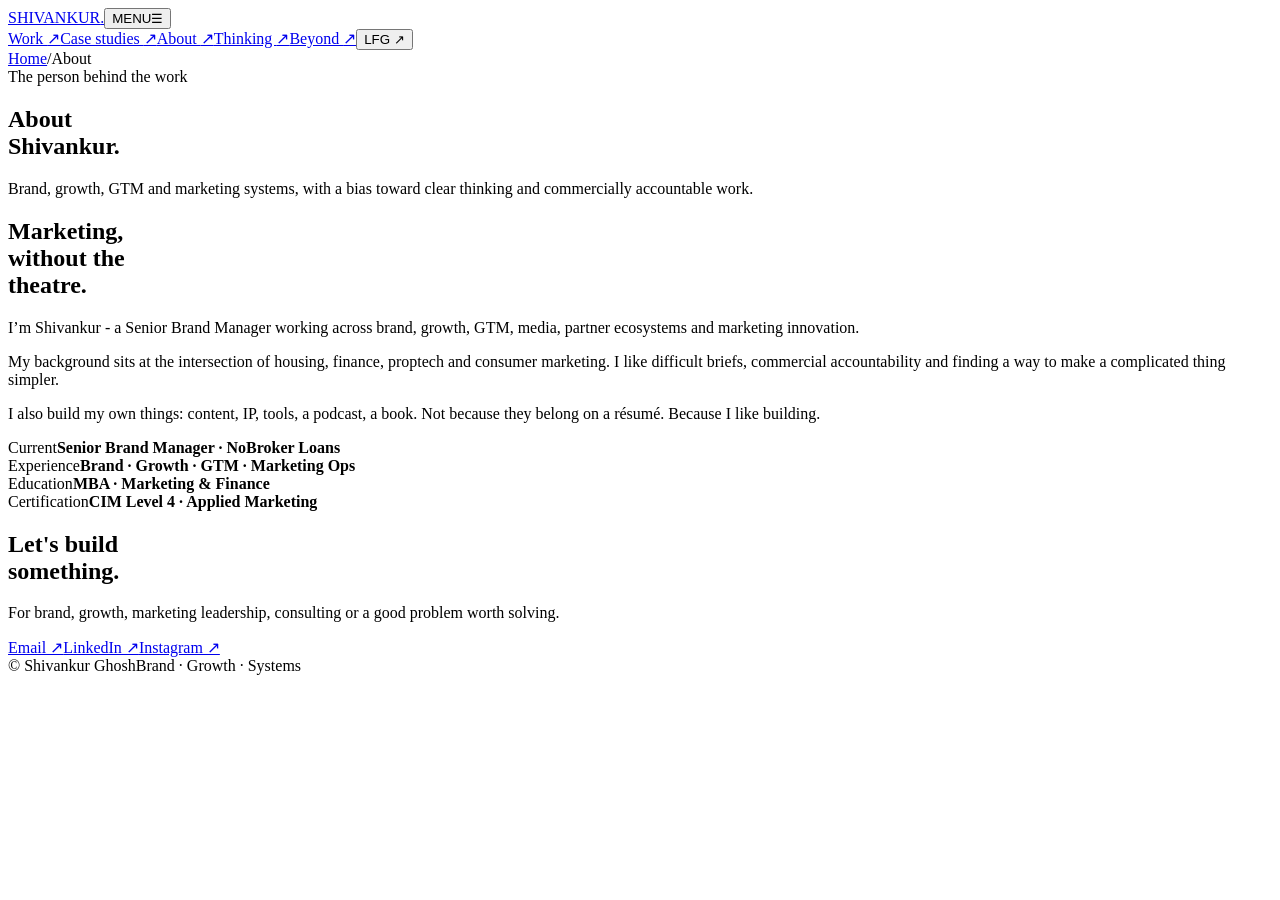
==== about/index.html @ 40798069 "Create index.html" ====
<!doctype html><html lang="en"><head><meta charset="utf-8"><meta name="viewport" content="width=device-width, initial-scale=1"><meta name="description" content="The professional context, background and principles behind the work."><meta name="theme-color" content="#f3f1eb"><link rel="icon" type="image/png" href="/assets/favicon.png"><link rel="apple-touch-icon" href="/assets/favicon.png"><link rel="stylesheet" href="/styles.css"><title>About | Shivankur Ghosh</title></head><body><nav aria-label="Main navigation"><div class="wrap nav"><a class="logo" href="/work" aria-label="Shivankur, home">SHIVANKUR<span>.</span></a><button class="menu-toggle" id="menuToggle" type="button" aria-expanded="false" aria-controls="siteLinks"><span id="menuToggleLabel">MENU</span><span aria-hidden="true">☰</span></button><div class="links" id="siteLinks"><a href="/work" data-route="work">Work <span aria-hidden="true">↗</span></a><a href="/case-studies" data-route="case-studies">Case studies <span aria-hidden="true">↗</span></a><a href="/about" data-route="about">About <span aria-hidden="true">↗</span></a><a href="/thinking" data-route="thinking">Thinking <span aria-hidden="true">↗</span></a><a href="/beyond" data-route="beyond">Beyond <span aria-hidden="true">↗</span></a><button class="print" id="lfgButton" type="button">LFG ↗</button></div></div></nav><div class="wrap breadcrumbs"><a href="/work">Home</a><span class="sep">/</span><span aria-current="page">About</span></div><main class="page-main"><section class="wrap page-intro"><div class="kicker">The person behind the work</div><h1>About<br><span class="outline">Shivankur.</span></h1><p>Brand, growth, GTM and marketing systems, with a bias toward clear thinking and commercially accountable work.</p></section>
<section id="about" class="wrap" data-tour="about">
  <div class="about"><div><h2>Marketing,<br>without the<br>theatre.</h2></div><div class="about-copy"><p>I’m Shivankur - a Senior Brand Manager working across brand, growth, GTM, media, partner ecosystems and marketing innovation.</p><p>My background sits at the intersection of housing, finance, proptech and consumer marketing. I like difficult briefs, commercial accountability and finding a way to make a complicated thing simpler.</p><p>I also build my own things: content, IP, tools, a podcast, a book. Not because they belong on a résumé. Because I like building.</p><div class="facts"><div class="fact"><span>Current</span><strong>Senior Brand Manager · NoBroker Loans</strong></div><div class="fact"><span>Experience</span><strong>Brand · Growth · GTM · Marketing Ops</strong></div><div class="fact"><span>Education</span><strong>MBA · Marketing & Finance</strong></div><div class="fact"><span>Certification</span><strong>CIM Level 4 · Applied Marketing</strong></div></div></div></div>
</section><section id="contact" class="contact" data-tour="contact"><div class="wrap"><h2>Let's build<br>something.</h2><div class="contact-row"><p>For brand, growth, marketing leadership, consulting or a good problem worth solving.</p><div class="contact-links"><a href="mailto:hello@shivankurghosh.com">Email ↗</a><a href="https://www.linkedin.com/in/shivankurghosh/" target="_blank" rel="noopener">LinkedIn ↗</a><a href="https://instagram.com/lifeofshivankur" target="_blank" rel="noopener">Instagram ↗</a></div></div></div></section>
<footer class="wrap"><span>© Shivankur Ghosh</span><span>Brand · Growth · Systems</span></footer></main><div class="print-chooser" id="printChooser" hidden role="dialog" aria-modal="true" aria-labelledby="printChooserTitle"><div class="print-chooser-card"><button class="chooser-close" id="closePrintChooser" type="button" aria-label="Close">×</button><p class="kicker">LFG / YOUR CALL</p><h2 id="printChooserTitle">Take the CV.</h2><p>Download a ready-to-share PDF or the editable Word version. Or print this page as it appears on screen.</p><a class="chooser-option" href="/Shivankur_Ghosh_CV_Updated.pdf" download><span><strong>Download CV · PDF</strong><small>Best for sharing with recruiters and opening on mobile.</small></span><b>↓</b></a><a class="chooser-option" href="/Shivankur_Ghosh_CV_Updated.docx" download><span><strong>Download CV · Word</strong><small>Editable document for tailoring applications.</small></span><b>↓</b></a><button class="chooser-option chooser-print" id="printWebsite" type="button"><span><strong>Print this page</strong><small>Open your browser’s print dialog.</small></span><b>↗</b></button></div></div><div class="print-celebration" id="printCelebration" hidden aria-live="polite"><div class="gang-card"><span>JOB DONE.</span><strong>GANG<br>GANG!</strong><i>✳ ✦ ✳</i><button id="dismissCelebration" type="button">BACK TO IT ↗</button></div></div><script>(()=>{const toggle=document.getElementById('menuToggle'),links=document.getElementById('siteLinks'),label=document.getElementById('menuToggleLabel');function closeMenu(){links.classList.remove('menu-open');toggle.setAttribute('aria-expanded','false');label.textContent='MENU'}toggle.addEventListener('click',()=>{const open=toggle.getAttribute('aria-expanded')!=='true';toggle.setAttribute('aria-expanded',String(open));links.classList.toggle('menu-open',open);label.textContent=open?'CLOSE':'MENU'});links.querySelectorAll('a').forEach(a=>a.addEventListener('click',closeMenu));window.addEventListener('resize',()=>{if(innerWidth>850)closeMenu()});document.addEventListener('keydown',e=>{if(e.key==='Escape'){closeMenu();if(!chooser.hidden)closeChooser();if(!celebration.hidden)celebration.hidden=true}});const chooser=document.getElementById('printChooser'),lfg=document.getElementById('lfgButton'),close=document.getElementById('closePrintChooser'),print=document.getElementById('printWebsite'),celebration=document.getElementById('printCelebration'),dismiss=document.getElementById('dismissCelebration');let printing=false;function closeChooser(){chooser.hidden=true;lfg.focus()}function showGang(){celebration.hidden=false}lfg.addEventListener('click',()=>{chooser.hidden=false;close.focus()});close.addEventListener('click',closeChooser);chooser.addEventListener('click',e=>{if(e.target===chooser)closeChooser()});document.querySelectorAll('a[download]').forEach(a=>a.addEventListener('click',()=>setTimeout(showGang,450)));print.addEventListener('click',()=>{printing=true;chooser.hidden=true;window.print()});window.addEventListener('afterprint',()=>{if(printing){printing=false;showGang()}});dismiss.addEventListener('click',()=>celebration.hidden=true);const replay=document.getElementById('replayIntro'),video=document.getElementById('introVideo');if(replay&&video)replay.addEventListener('click',()=>{video.currentTime=0;video.muted=false;video.play().catch(()=>{})});const path=location.pathname.split('/').filter(Boolean)[0]||'work';document.querySelectorAll('[data-route]').forEach(a=>{if(a.dataset.route===path)a.setAttribute('aria-current','page')});})();</script></body></html>
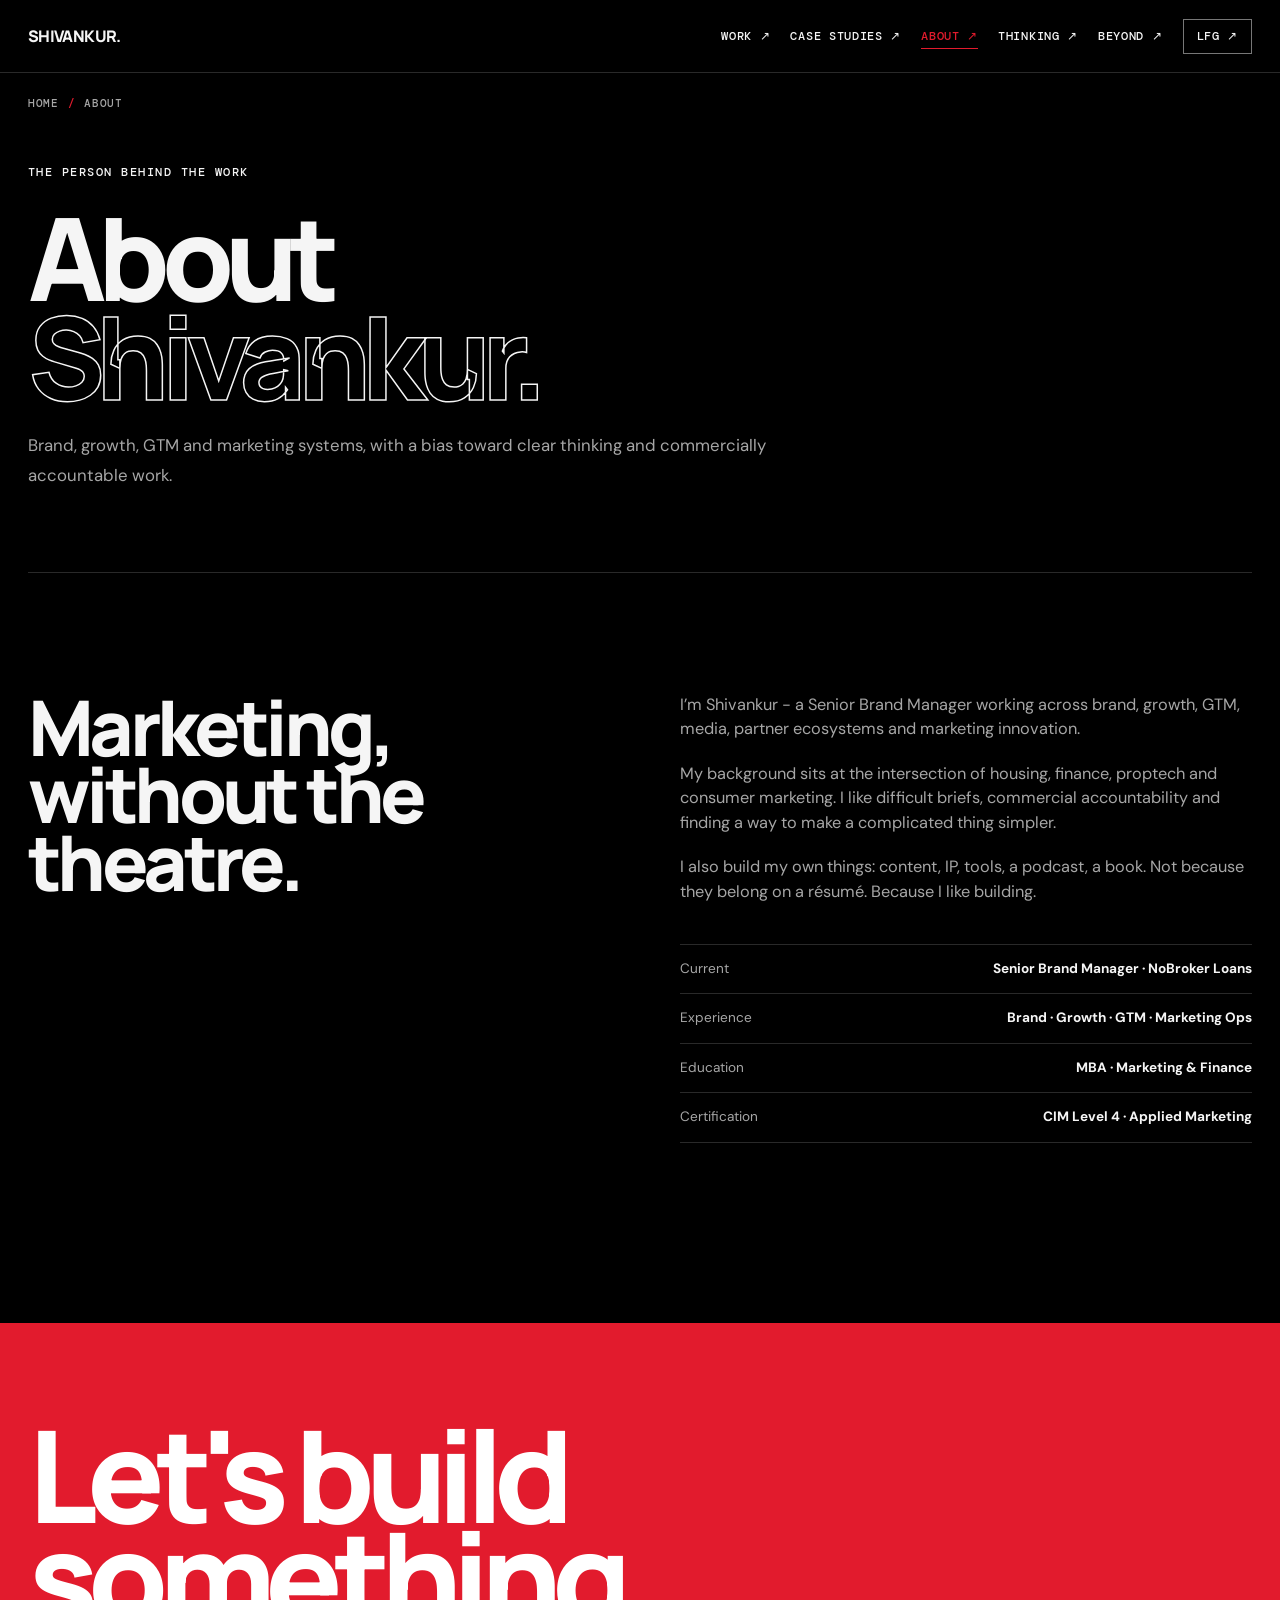
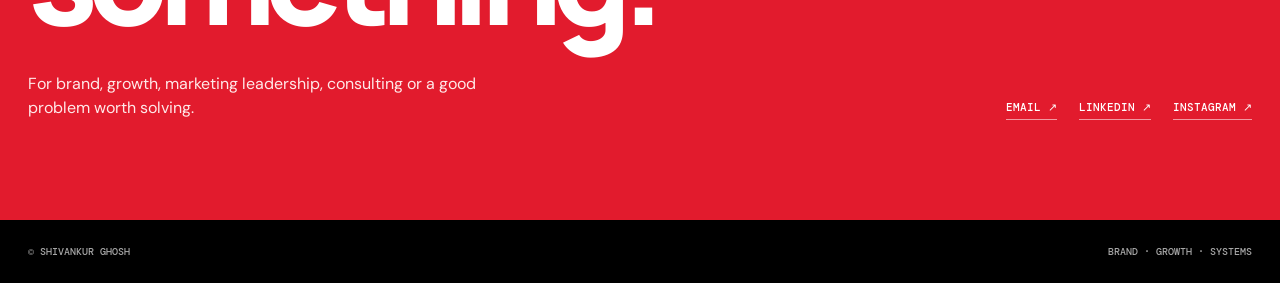
==== commit 6ffa1b8e: "Add files via upload" ====
--- a/about/index.html
+++ b/about/index.html
@@ -2,4 +2,4 @@
 <section id="about" class="wrap" data-tour="about">
   <div class="about"><div><h2>Marketing,<br>without the<br>theatre.</h2></div><div class="about-copy"><p>I’m Shivankur - a Senior Brand Manager working across brand, growth, GTM, media, partner ecosystems and marketing innovation.</p><p>My background sits at the intersection of housing, finance, proptech and consumer marketing. I like difficult briefs, commercial accountability and finding a way to make a complicated thing simpler.</p><p>I also build my own things: content, IP, tools, a podcast, a book. Not because they belong on a résumé. Because I like building.</p><div class="facts"><div class="fact"><span>Current</span><strong>Senior Brand Manager · NoBroker Loans</strong></div><div class="fact"><span>Experience</span><strong>Brand · Growth · GTM · Marketing Ops</strong></div><div class="fact"><span>Education</span><strong>MBA · Marketing & Finance</strong></div><div class="fact"><span>Certification</span><strong>CIM Level 4 · Applied Marketing</strong></div></div></div></div>
 </section><section id="contact" class="contact" data-tour="contact"><div class="wrap"><h2>Let's build<br>something.</h2><div class="contact-row"><p>For brand, growth, marketing leadership, consulting or a good problem worth solving.</p><div class="contact-links"><a href="mailto:hello@shivankurghosh.com">Email ↗</a><a href="https://www.linkedin.com/in/shivankurghosh/" target="_blank" rel="noopener">LinkedIn ↗</a><a href="https://instagram.com/lifeofshivankur" target="_blank" rel="noopener">Instagram ↗</a></div></div></div></section>
-<footer class="wrap"><span>© Shivankur Ghosh</span><span>Brand · Growth · Systems</span></footer></main><div class="print-chooser" id="printChooser" hidden role="dialog" aria-modal="true" aria-labelledby="printChooserTitle"><div class="print-chooser-card"><button class="chooser-close" id="closePrintChooser" type="button" aria-label="Close">×</button><p class="kicker">LFG / YOUR CALL</p><h2 id="printChooserTitle">Take the CV.</h2><p>Download a ready-to-share PDF or the editable Word version. Or print this page as it appears on screen.</p><a class="chooser-option" href="/Shivankur_Ghosh_CV_Updated.pdf" download><span><strong>Download CV · PDF</strong><small>Best for sharing with recruiters and opening on mobile.</small></span><b>↓</b></a><a class="chooser-option" href="/Shivankur_Ghosh_CV_Updated.docx" download><span><strong>Download CV · Word</strong><small>Editable document for tailoring applications.</small></span><b>↓</b></a><button class="chooser-option chooser-print" id="printWebsite" type="button"><span><strong>Print this page</strong><small>Open your browser’s print dialog.</small></span><b>↗</b></button></div></div><div class="print-celebration" id="printCelebration" hidden aria-live="polite"><div class="gang-card"><span>JOB DONE.</span><strong>GANG<br>GANG!</strong><i>✳ ✦ ✳</i><button id="dismissCelebration" type="button">BACK TO IT ↗</button></div></div><script>(()=>{const toggle=document.getElementById('menuToggle'),links=document.getElementById('siteLinks'),label=document.getElementById('menuToggleLabel');function closeMenu(){links.classList.remove('menu-open');toggle.setAttribute('aria-expanded','false');label.textContent='MENU'}toggle.addEventListener('click',()=>{const open=toggle.getAttribute('aria-expanded')!=='true';toggle.setAttribute('aria-expanded',String(open));links.classList.toggle('menu-open',open);label.textContent=open?'CLOSE':'MENU'});links.querySelectorAll('a').forEach(a=>a.addEventListener('click',closeMenu));window.addEventListener('resize',()=>{if(innerWidth>850)closeMenu()});document.addEventListener('keydown',e=>{if(e.key==='Escape'){closeMenu();if(!chooser.hidden)closeChooser();if(!celebration.hidden)celebration.hidden=true}});const chooser=document.getElementById('printChooser'),lfg=document.getElementById('lfgButton'),close=document.getElementById('closePrintChooser'),print=document.getElementById('printWebsite'),celebration=document.getElementById('printCelebration'),dismiss=document.getElementById('dismissCelebration');let printing=false;function closeChooser(){chooser.hidden=true;lfg.focus()}function showGang(){celebration.hidden=false}lfg.addEventListener('click',()=>{chooser.hidden=false;close.focus()});close.addEventListener('click',closeChooser);chooser.addEventListener('click',e=>{if(e.target===chooser)closeChooser()});document.querySelectorAll('a[download]').forEach(a=>a.addEventListener('click',()=>setTimeout(showGang,450)));print.addEventListener('click',()=>{printing=true;chooser.hidden=true;window.print()});window.addEventListener('afterprint',()=>{if(printing){printing=false;showGang()}});dismiss.addEventListener('click',()=>celebration.hidden=true);const replay=document.getElementById('replayIntro'),video=document.getElementById('introVideo');if(replay&&video)replay.addEventListener('click',()=>{video.currentTime=0;video.muted=false;video.play().catch(()=>{})});const path=location.pathname.split('/').filter(Boolean)[0]||'work';document.querySelectorAll('[data-route]').forEach(a=>{if(a.dataset.route===path)a.setAttribute('aria-current','page')});})();</script></body></html>
+<footer class="wrap"><span>© Shivankur Ghosh</span><span>Brand · Growth · Systems</span></footer></main><div class="print-chooser" id="printChooser" hidden role="dialog" aria-modal="true" aria-labelledby="printChooserTitle"><div class="print-chooser-card"><button class="chooser-close" id="closePrintChooser" type="button" aria-label="Close">×</button><p class="kicker">LFG / YOUR CALL</p><h2 id="printChooserTitle">Take the CV.</h2><p>Download a ready-to-share PDF or the editable Word version. Or print this page as it appears on screen.</p><a class="chooser-option" href="/Shivankur_Ghosh_CV_Updated.pdf" download><span><strong>Download CV · PDF</strong><small>Best for sharing with recruiters and opening on mobile.</small></span><b>↓</b></a><a class="chooser-option" href="/Shivankur_Ghosh_CV_Updated.docx" download><span><strong>Download CV · Word</strong><small>Editable document for tailoring applications.</small></span><b>↓</b></a><button class="chooser-option chooser-print" id="printWebsite" type="button"><span><strong>Print this page</strong><small>Open your browser’s print dialog.</small></span><b>↗</b></button></div></div><div class="print-celebration" id="printCelebration" hidden aria-live="polite"><div class="gang-card"><span>JOB DONE.</span><strong>GANG<br>GANG!</strong><i>✳ ✦ ✳</i><button id="dismissCelebration" type="button">BACK TO IT ↗</button></div></div><script>(()=>{const toggle=document.getElementById('menuToggle'),links=document.getElementById('siteLinks'),label=document.getElementById('menuToggleLabel');function closeMenu(){links.classList.remove('menu-open');toggle.setAttribute('aria-expanded','false');label.textContent='MENU'}toggle.addEventListener('click',()=>{const open=toggle.getAttribute('aria-expanded')!=='true';toggle.setAttribute('aria-expanded',String(open));links.classList.toggle('menu-open',open);label.textContent=open?'CLOSE':'MENU'});links.querySelectorAll('a').forEach(a=>a.addEventListener('click',closeMenu));window.addEventListener('resize',()=>{if(innerWidth>850)closeMenu()});document.addEventListener('keydown',e=>{if(e.key==='Escape'){closeMenu();if(!chooser.hidden)closeChooser();if(!celebration.hidden)celebration.hidden=true}});const chooser=document.getElementById('printChooser'),lfg=document.getElementById('lfgButton'),close=document.getElementById('closePrintChooser'),print=document.getElementById('printWebsite'),celebration=document.getElementById('printCelebration'),dismiss=document.getElementById('dismissCelebration');let printing=false;function closeChooser(){chooser.hidden=true;lfg.focus()}function showGang(){celebration.hidden=false}lfg.addEventListener('click',()=>{chooser.hidden=false;close.focus()});close.addEventListener('click',closeChooser);chooser.addEventListener('click',e=>{if(e.target===chooser)closeChooser()});document.querySelectorAll('a[download]').forEach(a=>a.addEventListener('click',()=>setTimeout(showGang,450)));print.addEventListener('click',()=>{printing=true;chooser.hidden=true;window.print()});window.addEventListener('afterprint',()=>{if(printing){printing=false;showGang()}});dismiss.addEventListener('click',()=>celebration.hidden=true);const replay=document.getElementById('replayIntro'),video=document.getElementById('introVideo');if(replay&&video)replay.addEventListener('click',()=>{video.currentTime=0;video.muted=false;video.play().catch(()=>{})});const path=location.pathname.split('/').filter(Boolean)[0]||'work';document.querySelectorAll('[data-route]').forEach(a=>{if(a.dataset.route===path)a.setAttribute('aria-current','page')});})();</script></body></html>
--- a/styles.css
+++ b/styles.css
@@ -0,0 +1,171 @@
+
+@import url('https://fonts.googleapis.com/css2?family=DM+Mono:wght@400;500&family=DM+Sans:wght@400;500;700&family=Manrope:wght@400;600;700;800&display=swap');
+:root{
+  --paper:#f3f1eb; --ink:#111; --muted:#686762; --line:#cfcac0;
+  --red:#d71920; --dark:#171717; --max:1320px;
+  --sans:'DM Sans',Arial,sans-serif; --display:'Manrope',Arial,sans-serif; --mono:'DM Mono',monospace;
+}
+*{box-sizing:border-box} html{scroll-behavior:smooth} body{margin:0;background:var(--paper);color:var(--ink);font-family:var(--sans);line-height:1.5} a{color:inherit;text-decoration:none} button{font:inherit} ::selection{background:var(--red);color:#fff}
+.wrap{width:min(calc(100% - 56px),var(--max));margin:auto}
+nav{position:fixed;top:0;left:0;right:0;z-index:20;background:rgba(243,241,235,.9);backdrop-filter:blur(14px);border-bottom:1px solid var(--line)}
+.nav{height:72px;display:flex;align-items:center;justify-content:space-between}.logo{font:800 1rem var(--display);letter-spacing:-.04em}.logo b{color:var(--red)}
+.links{display:flex;gap:25px;align-items:center;font:500 .72rem var(--mono);text-transform:uppercase;letter-spacing:.06em}.links a:hover{color:var(--red)}
+.print{border:1px solid var(--ink);background:transparent;padding:9px 13px;cursor:pointer}.print:hover{background:var(--ink);color:#fff}
+.hero{padding:145px 0 105px;min-height:94vh;display:grid;grid-template-columns:1.55fr .45fr;gap:70px;align-items:end;border-bottom:1px solid var(--line)}
+.kicker{font:500 .72rem var(--mono);text-transform:uppercase;letter-spacing:.13em;margin-bottom:28px}.kicker span{color:var(--red)}
+h1{font:800 clamp(4.2rem,10vw,10rem) var(--display);line-height:.82;letter-spacing:-.075em;margin:0;max-width:1050px}h1 .outline{-webkit-text-stroke:1.5px var(--ink);color:transparent}
+.hero-intro{max-width:700px;margin:38px 0 0;font-size:1.16rem;line-height:1.7}.hero-intro strong{font-weight:700}.hero-side{border-top:1px solid var(--ink);padding-top:15px;font-size:.88rem;color:var(--muted)}.hero-side strong{display:block;color:var(--ink);font-size:.98rem;margin-bottom:8px}.arrow{font-size:1.2rem;color:var(--red);display:inline-block;margin-top:30px}
+.hero-media{max-width:290px;margin-left:auto;width:100%}.hero-video-frame{position:relative;background:#111;border:1px solid var(--ink);overflow:hidden}.hero-video{display:block;width:100%;aspect-ratio:9/16;object-fit:cover;background:#111}.video-replay{display:block;width:100%;border:1px solid var(--ink);border-top:0;background:var(--paper);color:var(--ink);padding:11px 14px;text-align:left;font:500 .68rem var(--mono);text-transform:uppercase;letter-spacing:.06em;cursor:pointer;transition:background .2s,color .2s}.video-replay:hover{background:var(--ink);color:var(--paper)}.video-replay:focus-visible{outline:2px solid var(--red);outline-offset:3px}.hero-video-label{display:flex;justify-content:space-between;gap:12px;padding:10px 0;font:500 .65rem var(--mono);text-transform:uppercase;letter-spacing:.06em;color:var(--muted)}.hero-video-label strong{color:var(--red);font-weight:500}.hero-side{margin-top:20px}
+
+.statement{padding:30px 0;border-bottom:1px solid var(--line);display:flex;justify-content:space-between;gap:30px;font:500 .73rem var(--mono);text-transform:uppercase;letter-spacing:.07em}.statement b{font-weight:500;color:var(--red)}
+section{padding:120px 0}.section-top{display:grid;grid-template-columns:180px 1fr;gap:50px;margin-bottom:65px}.num{font:500 .72rem var(--mono);color:var(--red);padding-top:9px}.num:before{content:'0';}.section-title{font:800 clamp(3rem,7vw,7rem) var(--display);line-height:.88;letter-spacing:-.065em;margin:0}.lead{max-width:760px;font-size:1.05rem;color:var(--muted);margin-top:25px;line-height:1.75}
+.work{border-top:1px solid var(--ink)}.work-item{display:grid;grid-template-columns:120px 1fr 300px;gap:40px;padding:35px 0;border-bottom:1px solid var(--line);align-items:start;transition:.25s}.work-item:hover{padding-left:10px}.work-no{font:500 .72rem var(--mono);color:var(--red)}.work h3{font:700 clamp(1.8rem,3vw,3.2rem) var(--display);letter-spacing:-.045em;margin:0 0 9px}.work p{margin:0;color:var(--muted);max-width:680px}.work-meta{font:500 .68rem var(--mono);text-transform:uppercase;letter-spacing:.06em;color:var(--muted);text-align:right}.work-meta span{display:block;color:var(--ink);margin-bottom:8px}
+.case{background:var(--dark);color:#f4f2ed;padding:70px}.case-grid{display:grid;grid-template-columns:1fr 1fr;gap:70px}.case .eyebrow{font:500 .7rem var(--mono);color:#e55;text-transform:uppercase;letter-spacing:.12em}.case h3{font:800 clamp(2.7rem,5vw,5.5rem) var(--display);line-height:.88;letter-spacing:-.06em;margin:20px 0}.case p{color:#b5b2aa;max-width:620px}.case-stats{display:grid;grid-template-columns:repeat(2,1fr);border-top:1px solid #444;margin-top:45px}.stat{padding:22px 15px 0 0;border-bottom:1px solid #444;min-height:130px}.stat strong{display:block;font:800 2.5rem var(--display);letter-spacing:-.05em}.stat small{color:#999;font:500 .66rem var(--mono);text-transform:uppercase}.case-list{border-top:1px solid #444}.case-list div{padding:18px 0;border-bottom:1px solid #444;font-size:.9rem}.case-list b{color:#fff}
+.experiments{display:grid;grid-template-columns:repeat(3,1fr);gap:0;border-top:1px solid var(--ink);border-left:1px solid var(--line)}.experiment{min-height:290px;padding:28px;border-right:1px solid var(--line);border-bottom:1px solid var(--line);display:flex;flex-direction:column;justify-content:space-between}.experiment .tag{font:500 .65rem var(--mono);text-transform:uppercase;color:var(--red)}.experiment h3{font:700 2rem var(--display);letter-spacing:-.04em;margin:20px 0 10px}.experiment p{color:var(--muted);font-size:.92rem;margin:0}.experiment .go{font:500 .7rem var(--mono);text-transform:uppercase;margin-top:25px}.experiment:hover{background:#e9e6de}
+.principles{display:grid;grid-template-columns:repeat(3,1fr);gap:0;border-top:1px solid var(--ink)}.principle{padding:30px 30px 30px 0;border-bottom:1px solid var(--line)}.principle:not(:last-child){border-right:1px solid var(--line);padding-right:35px;margin-right:35px}.principle h3{font:700 1.5rem var(--display);margin:0 0 12px}.principle p{color:var(--muted);margin:0}
+.about{display:grid;grid-template-columns:1fr 1fr;gap:80px}.about h2{font:800 clamp(3.2rem,6vw,6rem) var(--display);line-height:.88;letter-spacing:-.06em;margin:0}.about-copy p{font-size:1.02rem;color:var(--muted);margin:0 0 20px}.facts{margin-top:40px;border-top:1px solid var(--line)}.fact{display:flex;justify-content:space-between;gap:20px;padding:14px 0;border-bottom:1px solid var(--line);font-size:.85rem}.fact span:first-child{color:var(--muted)}
+.contact{background:var(--red);color:#fff;padding:100px 0}.contact h2{font:800 clamp(4rem,10vw,10rem) var(--display);line-height:.8;letter-spacing:-.075em;margin:0 0 45px}.contact-row{display:flex;justify-content:space-between;align-items:end;gap:30px}.contact-row p{max-width:480px;margin:0;color:#ffe9e9}.contact-links{display:flex;gap:22px;font:500 .7rem var(--mono);text-transform:uppercase}.contact-links a{border-bottom:1px solid rgba(255,255,255,.55);padding-bottom:5px}.contact-links a:hover{border-color:#fff}
+footer{padding:25px 0;display:flex;justify-content:space-between;font:500 .65rem var(--mono);text-transform:uppercase;color:var(--muted)}
+
+.tour-trigger{border:1px solid var(--ink);background:var(--ink);color:#fff;padding:9px 13px;cursor:pointer;font:500 .68rem var(--mono);text-transform:uppercase;letter-spacing:.04em;white-space:nowrap}.tour-trigger:hover{background:var(--red);border-color:var(--red)}
+.case-cta{display:inline-flex;margin-top:28px;padding:12px 15px;border:1px solid #777;color:#fff;font:500 .7rem var(--mono);text-transform:uppercase;letter-spacing:.04em}.case-cta:hover{background:#f4f2ed;color:#111;border-color:#f4f2ed}
+.tour-scrim{position:fixed;inset:0;z-index:1000;background:rgba(10,10,10,.72);display:none}.tour-scrim.active{display:block}.tour-focus{position:relative!important;z-index:1002!important;outline:2px solid var(--red)!important;outline-offset:6px!important;box-shadow:0 0 0 9999px rgba(10,10,10,.72)!important;border-radius:2px}.tour-card{position:fixed;z-index:1004;left:50%;bottom:28px;transform:translateX(-50%);width:min(520px,calc(100vw - 32px));padding:24px;background:var(--paper);color:var(--ink);border-top:4px solid var(--red);box-shadow:0 16px 60px rgba(0,0,0,.3)}.tour-card-top{display:flex;justify-content:space-between;align-items:center;gap:16px;font:500 .65rem var(--mono);text-transform:uppercase;color:var(--muted)}.tour-card h3{font:800 1.7rem var(--display);letter-spacing:-.04em;line-height:1.05;margin:14px 0 8px}.tour-card p{font-size:.92rem;color:#555;margin:0;max-width:60ch}.tour-actions{display:flex;align-items:center;justify-content:space-between;gap:10px;margin-top:22px}.tour-actions button{padding:10px 13px;border:1px solid var(--ink);background:transparent;cursor:pointer;font:500 .68rem var(--mono);text-transform:uppercase}.tour-actions .tour-next{background:var(--ink);color:#fff}.tour-actions .tour-next:hover{background:var(--red);border-color:var(--red)}.tour-actions button:disabled{opacity:.35;cursor:default}.tour-progress{height:3px;background:#d7d2c8;margin-top:18px}.tour-progress span{display:block;height:100%;background:var(--red);width:0;transition:width .2s}.tour-close{border:0!important;padding:4px!important;text-decoration:underline;color:var(--muted)}
+@media(max-width:850px){.links .tour-trigger{display:inline-block;padding:8px;font-size:.58rem}.tour-card{bottom:12px;padding:19px}.tour-card h3{font-size:1.45rem}}
+@media print{.tour-trigger,.tour-scrim,.tour-card{display:none!important}}
+
+@media(max-width:850px){.wrap{width:min(calc(100% - 32px),var(--max))}.links a:not(.keep),.links .print{display:none}.hero{grid-template-columns:1fr;gap:55px;padding-top:125px}.hero-side{max-width:350px}.section-top{grid-template-columns:70px 1fr;gap:15px}.work-item{grid-template-columns:55px 1fr;gap:18px}.work-meta{grid-column:2;text-align:left}.case{padding:40px 25px}.case-grid,.about{grid-template-columns:1fr;gap:50px}.experiments,.principles{grid-template-columns:1fr}.principle:not(:last-child){border-right:0;margin-right:0;padding-right:0}.contact-row{align-items:start;flex-direction:column}.contact-links{flex-wrap:wrap}.statement{display:block}.statement b{display:block;margin-bottom:8px}}
+
+/* Mobile navigation: accessible, thumb-friendly dropdown */
+.menu-toggle{display:none;border:1px solid var(--ink);background:transparent;color:var(--ink);padding:9px 12px;font:500 .68rem var(--mono);text-transform:uppercase;letter-spacing:.04em;cursor:pointer;white-space:nowrap}
+.menu-toggle:hover,.menu-toggle[aria-expanded="true"]{background:var(--ink);color:var(--paper)}
+.cv-menu-link{border-bottom:1px solid var(--line);padding-bottom:3px}
+@media(max-width:850px){
+  .nav{height:66px;position:relative}
+  .menu-toggle{display:inline-flex;align-items:center;gap:9px}
+  .links{display:none;position:absolute;top:65px;left:0;right:0;padding:16px;background:var(--paper);border:1px solid var(--line);border-top:0;box-shadow:0 14px 28px rgba(0,0,0,.12);align-items:stretch;gap:0;flex-direction:column;font-size:.75rem;max-height:calc(100vh - 82px);overflow:auto}
+  .links.menu-open{display:flex}
+  .links>a,.links>button{display:flex!important;align-items:center;justify-content:space-between;text-align:left;width:100%;padding:14px 4px;border:0;border-bottom:1px solid var(--line);background:transparent;color:var(--ink);font:500 .72rem var(--mono);text-transform:uppercase;letter-spacing:.06em}
+  .links>a:last-of-type{border-bottom:1px solid var(--line)}
+  .links .tour-trigger{background:var(--ink);color:#fff;border:1px solid var(--ink);padding:13px 12px;margin-top:10px}
+  .links .print{border:1px solid var(--red);background:var(--red);color:#fff;padding:13px 12px;margin-top:10px}
+  .links .cv-menu-link{color:var(--red)}
+}
+
+@media print{nav,.print,.links,.arrow,.tour-trigger,.video-replay{display:none!important}body{background:#fff;color:#000}.hero{padding-top:40px;min-height:auto}.wrap{width:90%}section{padding:45px 0}.case{color:#000;background:#eee}.case p,.work p,.lead,.experiment p,.about-copy p{color:#333}.case-list{border-color:#aaa}.case-list div,.stat{border-color:#aaa}a{text-decoration:none}}
+
+.social-proof-links{display:flex;flex-direction:column;gap:8px;margin-top:8px}
+.social-proof-links .case-cta{display:inline-flex;align-self:flex-start}
+
+
+.print-chooser[hidden],.print-celebration[hidden]{display:none!important}.print-chooser{position:fixed;inset:0;z-index:1100;background:rgba(17,17,17,.78);display:grid;place-items:center;padding:20px}.print-chooser-card{position:relative;width:min(560px,100%);background:var(--paper);border:1px solid var(--ink);padding:clamp(24px,5vw,42px);box-shadow:12px 12px 0 var(--red)}.print-chooser-card .kicker{margin:0 0 15px}.print-chooser-card h2{font:800 clamp(2.2rem,7vw,4rem)/.9 var(--display);letter-spacing:-.06em;margin:0 0 18px}.print-chooser-card>p:not(.kicker){color:var(--muted);margin:0 0 25px}.chooser-close{position:absolute;right:16px;top:12px;border:0;background:transparent;font-size:2rem;cursor:pointer}.chooser-option{display:flex;width:100%;align-items:center;justify-content:space-between;gap:20px;text-align:left;border:1px solid var(--ink);padding:17px 18px;margin-top:10px;background:transparent;color:var(--ink);cursor:pointer}.chooser-option:hover{background:var(--ink);color:var(--paper)}.chooser-option strong,.chooser-option small{display:block}.chooser-option strong{font:700 1.05rem var(--display)}.chooser-option small{font-size:.8rem;opacity:.75;margin-top:5px;line-height:1.4}.chooser-option>b{font:500 1.3rem var(--mono)}.print-celebration{position:fixed;inset:0;z-index:1200;background:#d71920;display:grid;place-items:center;padding:20px;overflow:hidden}.gang-card{text-align:center;color:#fff;transform:rotate(-3deg);border:4px solid #111;padding:clamp(28px,6vw,65px);background:#f3f1eb;box-shadow:15px 15px 0 #111;animation:gang-pop .45s cubic-bezier(.2,1.6,.4,1) both}.gang-card span{font:500 .8rem var(--mono);letter-spacing:.2em;color:#111}.gang-card strong{display:block;font:900 clamp(4rem,15vw,9rem)/.76 var(--display);letter-spacing:-.09em;color:#d71920;text-shadow:3px 3px 0 #111;margin:25px 0}.gang-card i{font-style:normal;color:#111;font-size:2rem;letter-spacing:.5em}.gang-card button{display:block;margin:28px auto 0;background:#111;color:white;border:0;padding:12px 18px;font:500 .72rem var(--mono);cursor:pointer}@keyframes gang-pop{from{transform:scale(.45) rotate(8deg);opacity:0}to{transform:rotate(-3deg);opacity:1}}
+@media print{.print-chooser,.print-celebration{display:none!important}}
+
+
+/* Multi-page portfolio */
+.breadcrumbs{padding-top:96px;padding-bottom:0;font:500 .67rem var(--mono);letter-spacing:.06em;text-transform:uppercase;color:var(--muted)}.breadcrumbs a:hover{color:var(--red)}.breadcrumbs .sep{padding:0 9px;color:var(--red)}.page-intro{padding-top:55px;padding-bottom:65px;border-bottom:1px solid var(--line)}.page-intro h1{font-size:clamp(3.6rem,9vw,8rem);line-height:.86}.page-intro p{max-width:740px;color:var(--muted);font-size:1.05rem;line-height:1.75;margin-top:25px}.nav .links{gap:20px}.nav .links a[aria-current="page"]{color:var(--red)}.nav .links .print{font:500 .72rem var(--mono);text-transform:uppercase;letter-spacing:.06em}.page-main{padding-top:0}.case-page-section{padding:55px 0}.case-page-section + .case-page-section{padding-top:30px}.case-page-section .case{scroll-margin-top:100px}.contact{margin-top:60px}.print-chooser[hidden],.print-celebration[hidden]{display:none!important}
+
+
+/* Creator-led Travel protected-style page viewer */
+.travel-case-study{padding-top:52px;padding-bottom:40px}
+.travel-case-head{display:grid;grid-template-columns:minmax(0,1fr) auto;gap:32px;align-items:end;padding:0 0 32px;border-bottom:1px solid var(--line)}
+.travel-case-head h2{font:800 clamp(2.8rem,6.4vw,6.5rem)/.9 var(--display);letter-spacing:-.065em;margin:0;max-width:1000px}
+.travel-case-head h2 .outline{-webkit-text-stroke:1.2px var(--ink);color:transparent}
+.travel-case-summary{max-width:780px;color:var(--muted);font-size:1.02rem;line-height:1.7;margin:24px 0 10px}
+.travel-disclaimer{font:500 .68rem var(--mono);letter-spacing:.03em;text-transform:uppercase;color:var(--red);margin:0}
+.travel-contact{display:inline-flex;align-items:center;justify-content:space-between;gap:24px;white-space:nowrap;background:var(--red);color:#fff;padding:15px 18px;font:500 .7rem var(--mono);letter-spacing:.04em;text-transform:uppercase;border:1px solid var(--red)}
+.travel-contact:hover{background:var(--ink);border-color:var(--ink)}
+.travel-viewer{margin-top:30px;background:#0c121c;color:#f5f4f0;padding:clamp(12px,2.4vw,28px);border:1px solid #222c39;user-select:none;-webkit-user-select:none}
+.travel-viewer-top,.travel-viewer-controls{display:flex;align-items:center;justify-content:space-between;gap:14px;font:500 .68rem var(--mono);letter-spacing:.06em;text-transform:uppercase}
+.travel-viewer-top{color:#a9b0bd;padding:0 0 15px}
+.travel-page-stage{width:100%;display:grid;place-items:center;background:#080d14;overflow:hidden;min-height:220px}
+.travel-page-stage img{display:block;width:100%;height:auto;max-height:78vh;object-fit:contain;pointer-events:none;-webkit-user-drag:none}
+.travel-viewer-controls{padding-top:15px}
+.travel-viewer-controls button{border:1px solid #657082;background:transparent;color:#fff;padding:12px 15px;font:500 .68rem var(--mono);text-transform:uppercase;cursor:pointer;min-width:125px}
+.travel-viewer-controls button:hover:not(:disabled){background:#fff;color:#111}
+.travel-viewer-controls button:disabled{opacity:.3;cursor:default}
+.travel-page-hint{color:#9aa3b1;text-align:center}
+.travel-viewer-note{font-size:.76rem;color:#9aa3b1;margin:14px 0 0;text-align:center}
+.travel-discuss{display:grid;grid-template-columns:1fr 1fr;gap:35px;padding:50px 0 20px;border-bottom:1px solid var(--line)}
+.travel-discuss h3{font:800 clamp(2.4rem,5vw,5rem)/.9 var(--display);letter-spacing:-.06em;margin:0}
+.travel-discuss p{color:var(--muted);max-width:500px;margin:0 0 22px}
+.travel-contact-dark{background:var(--ink);border-color:var(--ink)}
+@media(max-width:850px){.travel-case-head{grid-template-columns:1fr;gap:22px}.travel-case-head h2{font-size:clamp(2.7rem,12vw,5rem)}.travel-contact{justify-self:start}.travel-viewer{margin-top:22px;padding:10px}.travel-viewer-top{font-size:.58rem}.travel-page-stage{min-height:150px}.travel-page-stage img{max-height:68vh}.travel-viewer-controls button{min-width:0;padding:11px 10px}.travel-page-hint{font-size:.56rem}.travel-discuss{grid-template-columns:1fr;gap:20px;padding-top:35px}}
+@media print{.travel-viewer,.travel-case-head,.travel-discuss{display:none!important}}
+
+/* Partner acquisition case study */
+.partner-case{border-top:1px solid var(--line);padding-top:65px!important;padding-bottom:70px!important}.partner-case .lead{max-width:780px}.partner-metrics{display:grid;grid-template-columns:repeat(3,minmax(0,1fr));gap:16px;margin:34px 0 20px}.partner-metrics>div{border:1px solid var(--line);padding:24px;display:flex;flex-direction:column;gap:10px;min-height:130px}.partner-metrics strong{font-size:clamp(2rem,4vw,3.5rem);letter-spacing:-.06em;line-height:1}.partner-metrics span,.partner-attribution{color:var(--muted);line-height:1.6}.partner-actions{display:flex;flex-wrap:wrap;gap:12px;margin-top:22px}.partner-actions .case-cta{display:inline-flex;align-items:center;gap:10px}.work-item .work-meta span{max-width:260px}@media(max-width:650px){.partner-metrics{grid-template-columns:1fr;gap:10px}.partner-metrics>div{min-height:auto;padding:18px}.partner-actions{flex-direction:column;align-items:flex-start}}
+
+/* BLACK EDITION + MOTION SYSTEM (October 2026) */
+:root{
+  --paper:#000000;
+  --ink:#f5f5f5;
+  --muted:#a6a6a6;
+  --line:#292929;
+  --dark:#050505;
+  --red:#e21b2d;
+}
+html{background:#000;scroll-padding-top:88px}
+body{background:#000;color:#f5f5f5}
+nav{background:rgba(0,0,0,.88);border-bottom-color:#292929}
+.print,.menu-toggle{border-color:#777;color:#f5f5f5}
+.print:hover,.menu-toggle:hover,.menu-toggle[aria-expanded="true"]{background:#f5f5f5;color:#000}
+.hero,.work{border-color:#292929}
+.hero h1 .outline,.travel-case-head h2 .outline{ -webkit-text-stroke-color:#f5f5f5 }
+.hero-side strong,.work-meta span{color:#f5f5f5}
+.work-item{border-bottom-color:#292929}
+.work-item:hover{background:linear-gradient(90deg,rgba(226,27,45,.08),transparent 75%)}
+.case{background:#090909;color:#f5f5f5;border:1px solid #252525}
+.experiments{border-top-color:#292929;border-left-color:#292929}
+.experiment{border-color:#292929}
+.experiment:hover{background:#101010}
+.principles{border-top-color:#292929}
+.principle,.facts,.fact{border-color:#292929}
+.contact{background:#e21b2d;color:#fff}
+.breadcrumbs{color:#a6a6a6}
+.page-intro,.travel-case-head,.partner-case{border-color:#292929}
+.travel-viewer{background:#080808;border-color:#282828}
+.travel-page-stage{background:#000}
+.travel-contact-dark{background:#f5f5f5;color:#000;border-color:#f5f5f5}
+.travel-contact-dark:hover{background:#e21b2d;color:#fff;border-color:#e21b2d}
+.partner-metrics>div{border-color:#292929;background:#080808}
+.tour-card,.print-chooser-card{background:#080808;color:#f5f5f5;border-color:#333;box-shadow:12px 12px 0 #e21b2d}
+.tour-card p,.print-chooser-card>p:not(.kicker){color:#b5b5b5}
+.tour-actions button,.chooser-option{border-color:#777;color:#f5f5f5}
+.tour-actions .tour-next,.chooser-option:hover{background:#f5f5f5;color:#000}
+.tour-progress{background:#292929}
+.links{color:#f5f5f5}
+@media(max-width:850px){
+ .links{background:#050505;border-color:#292929;box-shadow:0 14px 28px rgba(0,0,0,.55)}
+ .links>a,.links>button{color:#f5f5f5;border-bottom-color:#292929}
+ .links .tour-trigger{background:#f5f5f5;color:#000;border-color:#f5f5f5}
+ .links .print{background:#e21b2d;color:#fff;border-color:#e21b2d}
+}
+
+/* Motion: page entry, content reveals, tactile hover and navigation feedback */
+@keyframes page-enter{from{opacity:0;transform:translateY(16px)}to{opacity:1;transform:translateY(0)}}
+@keyframes soft-rise{from{opacity:0;transform:translateY(18px)}to{opacity:1;transform:translateY(0)}}
+@keyframes line-grow{from{transform:scaleX(0);transform-origin:left}to{transform:scaleX(1);transform-origin:left}}
+body{animation:page-enter .55s ease-out both}
+.hero .kicker,.page-intro .kicker{animation:soft-rise .6s .05s both}
+.hero h1,.page-intro h1{animation:soft-rise .72s .12s both}
+.hero-intro,.page-intro>p,.hero-media{animation:soft-rise .72s .22s both}
+.breadcrumbs{animation:soft-rise .4s ease-out both}
+.section-top,.work-item,.experiment,.principle,.fact,.partner-metrics>div,.case-grid>*,.travel-discuss>*{animation:soft-rise .65s ease-out both}
+.work-item:nth-child(2),.experiment:nth-child(2),.principle:nth-child(2),.partner-metrics>div:nth-child(2){animation-delay:.07s}
+.work-item:nth-child(3),.experiment:nth-child(3),.principle:nth-child(3),.partner-metrics>div:nth-child(3){animation-delay:.14s}
+.work-item:nth-child(4),.experiment:nth-child(4){animation-delay:.21s}
+.work-item,.experiment,.principle,.partner-metrics>div,.case-cta,.travel-contact,.print,.tour-trigger,.menu-toggle,.chooser-option,.contact-links a{transition:transform .25s ease,background-color .25s ease,color .25s ease,border-color .25s ease,box-shadow .25s ease}
+.work-item:hover,.experiment:hover,.partner-metrics>div:hover{transform:translateY(-3px)}
+.case-cta:hover,.travel-contact:hover,.print:hover,.tour-trigger:hover,.chooser-option:hover{transform:translateY(-2px)}
+.links a{position:relative}
+.links a:not(.cv-menu-link)::after{content:"";position:absolute;left:0;right:0;bottom:-5px;height:1px;background:var(--red);transform:scaleX(0);transform-origin:left;transition:transform .22s ease}
+.links a:hover::after,.links a[aria-current="page"]::after{transform:scaleX(1)}
+.contact-links a:hover{transform:translateY(-2px);color:#fff}
+.travel-page-stage img{animation:soft-rise .3s ease-out both}
+.travel-viewer-controls button{transition:background-color .2s ease,color .2s ease,transform .2s ease}
+.travel-viewer-controls button:hover:not(:disabled){transform:translateY(-2px)}
+:focus-visible{outline:2px solid var(--red);outline-offset:4px}
+@media(prefers-reduced-motion:reduce){
+ *,*::before,*::after{scroll-behavior:auto!important;animation-duration:.01ms!important;animation-iteration-count:1!important;transition-duration:.01ms!important}
+}
+@media print{body{animation:none!important}}
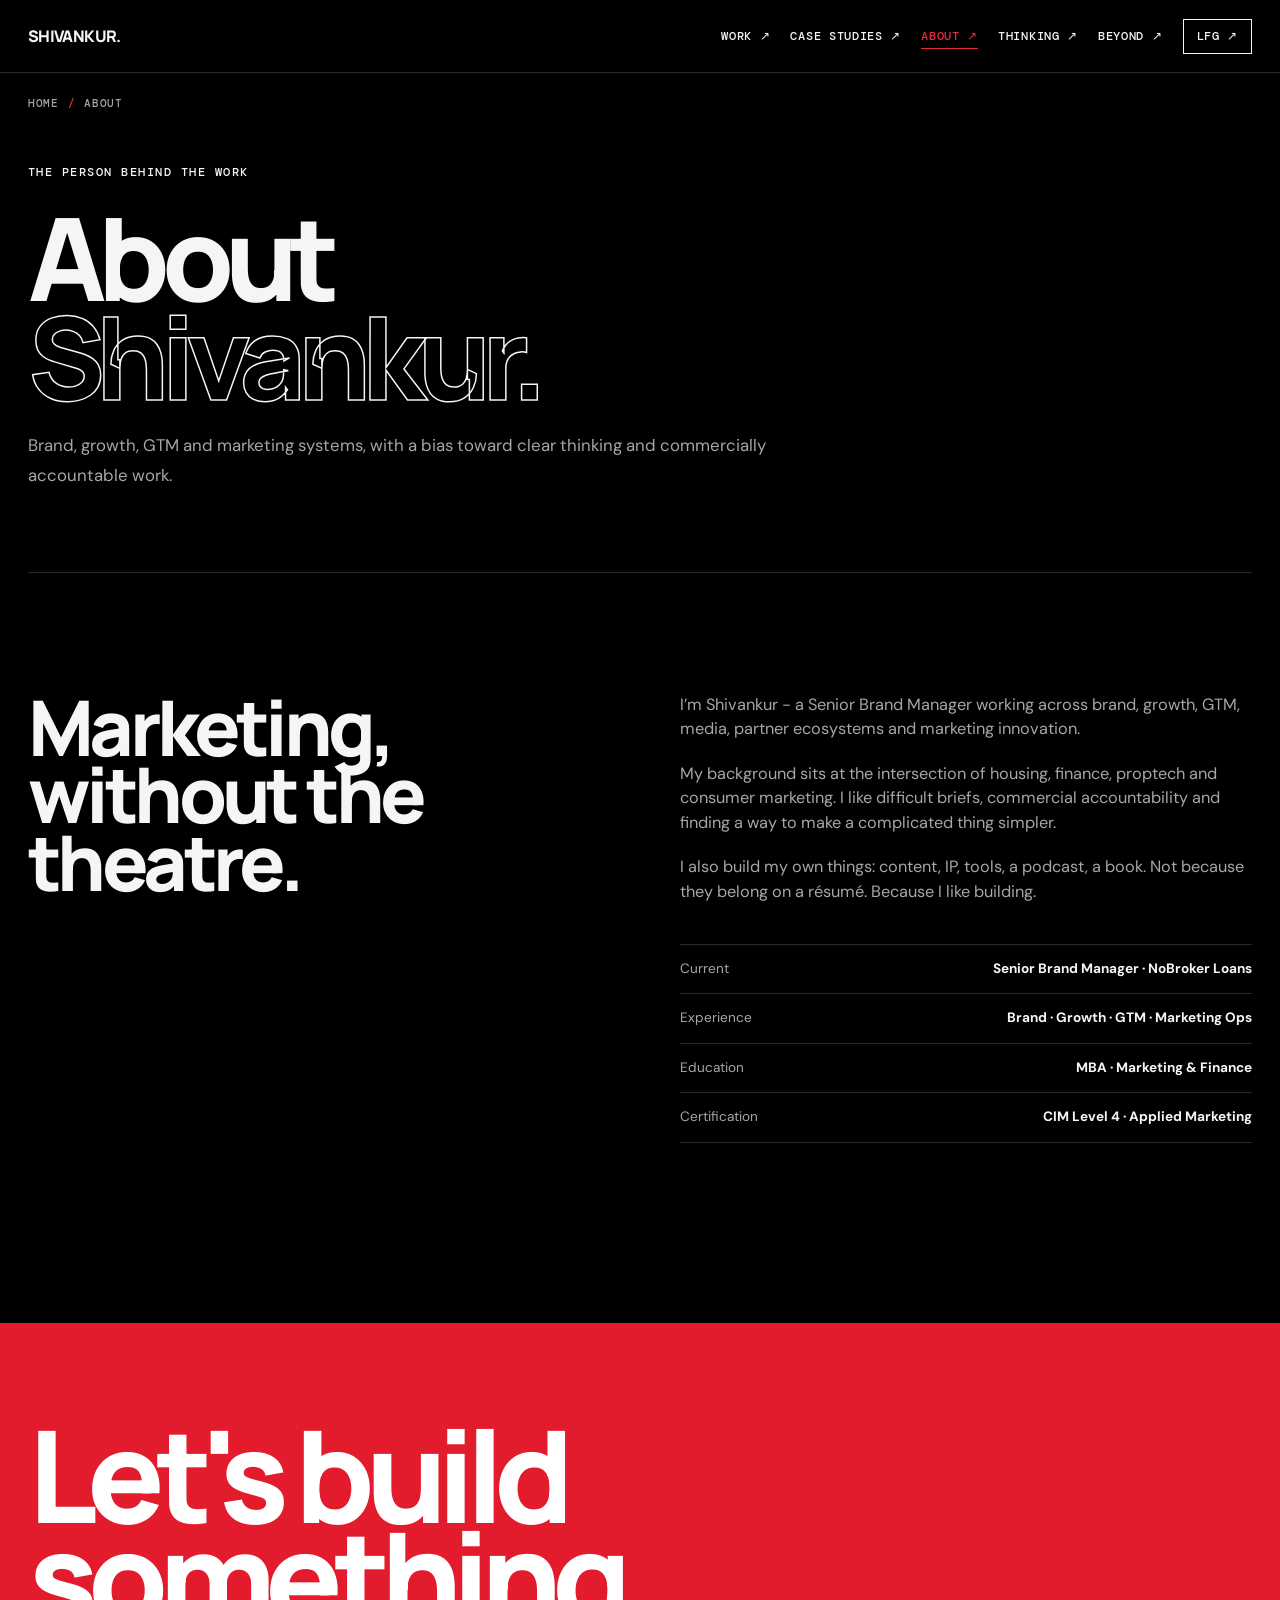
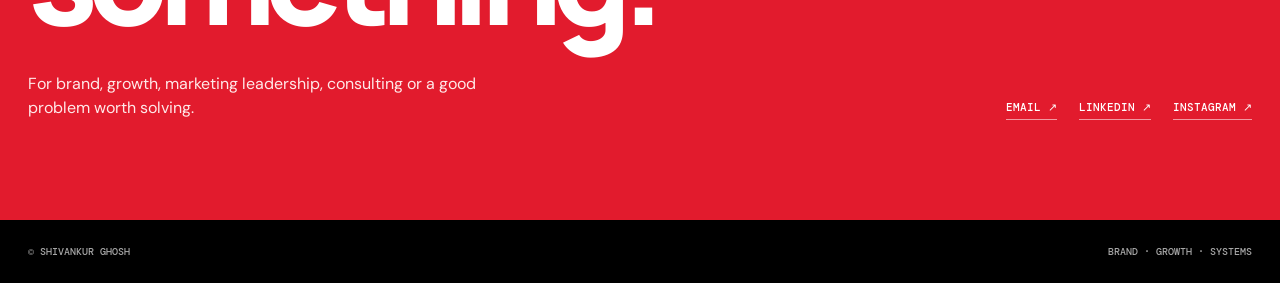
==== commit 3a8c9b0e: "Update index.html" ====
--- a/about/index.html
+++ b/about/index.html
@@ -2,4 +2,4 @@
 <section id="about" class="wrap" data-tour="about">
   <div class="about"><div><h2>Marketing,<br>without the<br>theatre.</h2></div><div class="about-copy"><p>I’m Shivankur - a Senior Brand Manager working across brand, growth, GTM, media, partner ecosystems and marketing innovation.</p><p>My background sits at the intersection of housing, finance, proptech and consumer marketing. I like difficult briefs, commercial accountability and finding a way to make a complicated thing simpler.</p><p>I also build my own things: content, IP, tools, a podcast, a book. Not because they belong on a résumé. Because I like building.</p><div class="facts"><div class="fact"><span>Current</span><strong>Senior Brand Manager · NoBroker Loans</strong></div><div class="fact"><span>Experience</span><strong>Brand · Growth · GTM · Marketing Ops</strong></div><div class="fact"><span>Education</span><strong>MBA · Marketing & Finance</strong></div><div class="fact"><span>Certification</span><strong>CIM Level 4 · Applied Marketing</strong></div></div></div></div>
 </section><section id="contact" class="contact" data-tour="contact"><div class="wrap"><h2>Let's build<br>something.</h2><div class="contact-row"><p>For brand, growth, marketing leadership, consulting or a good problem worth solving.</p><div class="contact-links"><a href="mailto:hello@shivankurghosh.com">Email ↗</a><a href="https://www.linkedin.com/in/shivankurghosh/" target="_blank" rel="noopener">LinkedIn ↗</a><a href="https://instagram.com/lifeofshivankur" target="_blank" rel="noopener">Instagram ↗</a></div></div></div></section>
-<footer class="wrap"><span>© Shivankur Ghosh</span><span>Brand · Growth · Systems</span></footer></main><div class="print-chooser" id="printChooser" hidden role="dialog" aria-modal="true" aria-labelledby="printChooserTitle"><div class="print-chooser-card"><button class="chooser-close" id="closePrintChooser" type="button" aria-label="Close">×</button><p class="kicker">LFG / YOUR CALL</p><h2 id="printChooserTitle">Take the CV.</h2><p>Download a ready-to-share PDF or the editable Word version. Or print this page as it appears on screen.</p><a class="chooser-option" href="/Shivankur_Ghosh_CV_Updated.pdf" download><span><strong>Download CV · PDF</strong><small>Best for sharing with recruiters and opening on mobile.</small></span><b>↓</b></a><a class="chooser-option" href="/Shivankur_Ghosh_CV_Updated.docx" download><span><strong>Download CV · Word</strong><small>Editable document for tailoring applications.</small></span><b>↓</b></a><button class="chooser-option chooser-print" id="printWebsite" type="button"><span><strong>Print this page</strong><small>Open your browser’s print dialog.</small></span><b>↗</b></button></div></div><div class="print-celebration" id="printCelebration" hidden aria-live="polite"><div class="gang-card"><span>JOB DONE.</span><strong>GANG<br>GANG!</strong><i>✳ ✦ ✳</i><button id="dismissCelebration" type="button">BACK TO IT ↗</button></div></div><script>(()=>{const toggle=document.getElementById('menuToggle'),links=document.getElementById('siteLinks'),label=document.getElementById('menuToggleLabel');function closeMenu(){links.classList.remove('menu-open');toggle.setAttribute('aria-expanded','false');label.textContent='MENU'}toggle.addEventListener('click',()=>{const open=toggle.getAttribute('aria-expanded')!=='true';toggle.setAttribute('aria-expanded',String(open));links.classList.toggle('menu-open',open);label.textContent=open?'CLOSE':'MENU'});links.querySelectorAll('a').forEach(a=>a.addEventListener('click',closeMenu));window.addEventListener('resize',()=>{if(innerWidth>850)closeMenu()});document.addEventListener('keydown',e=>{if(e.key==='Escape'){closeMenu();if(!chooser.hidden)closeChooser();if(!celebration.hidden)celebration.hidden=true}});const chooser=document.getElementById('printChooser'),lfg=document.getElementById('lfgButton'),close=document.getElementById('closePrintChooser'),print=document.getElementById('printWebsite'),celebration=document.getElementById('printCelebration'),dismiss=document.getElementById('dismissCelebration');let printing=false;function closeChooser(){chooser.hidden=true;lfg.focus()}function showGang(){celebration.hidden=false}lfg.addEventListener('click',()=>{chooser.hidden=false;close.focus()});close.addEventListener('click',closeChooser);chooser.addEventListener('click',e=>{if(e.target===chooser)closeChooser()});document.querySelectorAll('a[download]').forEach(a=>a.addEventListener('click',()=>setTimeout(showGang,450)));print.addEventListener('click',()=>{printing=true;chooser.hidden=true;window.print()});window.addEventListener('afterprint',()=>{if(printing){printing=false;showGang()}});dismiss.addEventListener('click',()=>celebration.hidden=true);const replay=document.getElementById('replayIntro'),video=document.getElementById('introVideo');if(replay&&video)replay.addEventListener('click',()=>{video.currentTime=0;video.muted=false;video.play().catch(()=>{})});const path=location.pathname.split('/').filter(Boolean)[0]||'work';document.querySelectorAll('[data-route]').forEach(a=>{if(a.dataset.route===path)a.setAttribute('aria-current','page')});})();</script></body></html>+<footer class="wrap"><span>© Shivankur Ghosh</span><span>Brand · Growth · Systems</span></footer></main><div class="print-chooser" id="printChooser" hidden role="dialog" aria-modal="true" aria-labelledby="printChooserTitle"><div class="print-chooser-card"><button class="chooser-close" id="closePrintChooser" type="button" aria-label="Close">×</button><p class="kicker">LFG / YOUR CALL</p><h2 id="printChooserTitle">Take the CV.</h2><p>Download a ready-to-share PDF or print this page as it appears on screen.</p><a class="chooser-option" href="/Shivankur_Ghosh_CV_Updated.pdf" download><span><strong>Download CV · PDF</strong><small>Best for sharing with recruiters and opening on mobile.</small></span><b>↓</b></a><button class="chooser-option chooser-print" id="printWebsite" type="button"><span><strong>Print this page</strong><small>Open your browser’s print dialog.</small></span><b>↗</b></button></div></div><div class="print-celebration" id="printCelebration" hidden aria-live="polite"><div class="gang-card"><span>JOB DONE.</span><strong>GANG<br>GANG!</strong><i>✳ ✦ ✳</i><button id="dismissCelebration" type="button">BACK TO IT ↗</button></div></div><script>(()=>{const toggle=document.getElementById('menuToggle'),links=document.getElementById('siteLinks'),label=document.getElementById('menuToggleLabel');function closeMenu(){links.classList.remove('menu-open');toggle.setAttribute('aria-expanded','false');label.textContent='MENU'}toggle.addEventListener('click',()=>{const open=toggle.getAttribute('aria-expanded')!=='true';toggle.setAttribute('aria-expanded',String(open));links.classList.toggle('menu-open',open);label.textContent=open?'CLOSE':'MENU'});links.querySelectorAll('a').forEach(a=>a.addEventListener('click',closeMenu));window.addEventListener('resize',()=>{if(innerWidth>850)closeMenu()});document.addEventListener('keydown',e=>{if(e.key==='Escape'){closeMenu();if(!chooser.hidden)closeChooser();if(!celebration.hidden)celebration.hidden=true}});const chooser=document.getElementById('printChooser'),lfg=document.getElementById('lfgButton'),close=document.getElementById('closePrintChooser'),print=document.getElementById('printWebsite'),celebration=document.getElementById('printCelebration'),dismiss=document.getElementById('dismissCelebration');let printing=false;function closeChooser(){chooser.hidden=true;lfg.focus()}function showGang(){celebration.hidden=false}lfg.addEventListener('click',()=>{chooser.hidden=false;close.focus();setTimeout(showGang,180)});close.addEventListener('click',closeChooser);chooser.addEventListener('click',e=>{if(e.target===chooser)closeChooser()});document.querySelectorAll('a[download]').forEach(a=>a.addEventListener('click',()=>setTimeout(showGang,450)));print.addEventListener('click',()=>{printing=true;chooser.hidden=true;window.print()});window.addEventListener('afterprint',()=>{if(printing){printing=false;showGang()}});dismiss.addEventListener('click',()=>celebration.hidden=true);const replay=document.getElementById('replayIntro'),video=document.getElementById('introVideo');if(replay&&video)replay.addEventListener('click',()=>{video.currentTime=0;video.muted=false;video.play().catch(()=>{})});const path=location.pathname.split('/').filter(Boolean)[0]||'work';document.querySelectorAll('[data-route]').forEach(a=>{if(a.dataset.route===path)a.setAttribute('aria-current','page')});})();</script></body></html>
--- a/styles.css
+++ b/styles.css
@@ -169,3 +169,52 @@
  *,*::before,*::after{scroll-behavior:auto!important;animation-duration:.01ms!important;animation-iteration-count:1!important;transition-duration:.01ms!important}
 }
 @media print{body{animation:none!important}}
+
+/* Embedded PDF viewer: black portfolio theme, no fullscreen/download UI authored by the site */
+.travel-pdf-viewer{background:#080808;border-color:#282828}
+.travel-pdf-stage{width:100%;height:min(78vh,1050px);min-height:520px;overflow:hidden;background:#000;border:1px solid #242424}
+.travel-pdf-stage iframe{display:block;width:100%;height:100%;border:0;background:#000}
+@media(max-width:850px){.travel-pdf-stage{height:72vh;min-height:420px}}
+@media(max-width:480px){.travel-pdf-stage{height:68vh;min-height:360px}}
+@media print{.travel-pdf-viewer{display:none!important}}
+
+/* Case-study playlist + drag-to-viewer experience */
+.case-player-layout{display:grid;grid-template-columns:minmax(230px,300px) minmax(0,1fr);gap:18px;align-items:start;margin-top:30px}
+.case-playlist{background:#080808;border:1px solid var(--line);padding:18px;min-width:0}
+.case-playlist-head{display:flex;justify-content:space-between;align-items:center;gap:10px}.playlist-count{font:500 .58rem var(--mono);color:var(--muted);letter-spacing:.05em}.playlist-help{font-size:.78rem;color:var(--muted);line-height:1.5;margin:12px 0 18px}
+.case-playlist-item{width:100%;display:grid;grid-template-columns:72px minmax(0,1fr) 18px;gap:12px;align-items:center;text-align:left;padding:10px;border:1px solid #292929;background:#0b0b0b;color:var(--ink);cursor:grab;transition:border-color .2s ease,background .2s ease,transform .2s ease;}
+.case-playlist-item:hover,.case-playlist-item.is-active{border-color:var(--red);background:#141010}.case-playlist-item:active{cursor:grabbing}.case-playlist-item.is-dragging{opacity:.55;transform:scale(.98)}.playlist-thumb{height:76px;background:#101b2b;border-left:3px solid #52d6b8;display:flex;flex-direction:column;justify-content:space-between;padding:8px;color:#f5f5f5;font:500 .55rem var(--mono)}.playlist-thumb b{font-size:.64rem;line-height:1.3}.playlist-item-copy{display:flex;flex-direction:column;gap:6px;min-width:0}.playlist-item-copy strong{font-size:.85rem;line-height:1.2}.playlist-item-copy small,.playlist-status{font-size:.64rem;color:var(--muted);line-height:1.4}.playlist-status{color:#52d6b8;font-family:var(--mono);letter-spacing:.04em}.playlist-play{font-size:.75rem;color:var(--red)}.playlist-coming{display:flex;gap:10px;align-items:center;padding:16px 4px 2px;color:var(--muted)}.playlist-coming>span{font-size:1.2rem}.playlist-coming div{display:flex;flex-direction:column;gap:4px}.playlist-coming strong{font-size:.75rem;color:#ddd}.playlist-coming small{font-size:.65rem;line-height:1.4}.case-player-drop{min-width:0;position:relative;outline:none;border:1px dashed transparent;transition:border-color .2s ease,background .2s ease}.case-player-drop:focus-visible{border-color:var(--red)}.case-player-drop.is-dragover{border-color:var(--red);background:#13090a}.case-player-drop.is-playing .travel-viewer{border-color:var(--red)}.travel-pdf-stage{width:100%;height:min(78vh,850px);min-height:420px;background:#080808;overflow:hidden}.travel-pdf-stage iframe{display:block;width:100%;height:100%;border:0;background:#080808}.drop-hint{font:500 .62rem var(--mono);letter-spacing:.05em;text-transform:uppercase;color:var(--muted);text-align:center;margin:10px 0 0}.drop-hint span{color:var(--red);font-size:1rem;padding-right:7px}.case-recommendation{margin:28px 0 0;padding:20px 22px;border-left:2px solid var(--red);background:#080808;color:var(--muted);line-height:1.65}.case-recommendation strong{color:var(--ink)}
+@media(max-width:850px){.case-player-layout{grid-template-columns:1fr;gap:14px}.case-playlist{padding:14px}.travel-pdf-stage{height:68vh;min-height:340px}.case-playlist-item{grid-template-columns:64px minmax(0,1fr) 18px}.playlist-thumb{height:68px}}
+@media(prefers-reduced-motion:reduce){.case-playlist-item,.case-player-drop{transition:none!important}}
+
+/* Multi-case PDF library */
+.case-library{padding-top:40px}.case-library .case-player-layout{margin-top:0}.case-playlist{display:flex;flex-direction:column;gap:10px}.case-playlist .playlist-help{margin:0 0 6px}.case-playlist-item{min-height:98px}.playlist-footnote{font-size:.68rem;line-height:1.55;color:var(--muted);margin:6px 0 0}.travel-thumb{border-left-color:#52d6b8}.tgls-thumb{border-left-color:#e21b2d;background:#171010}.mall-thumb{border-left-color:#d8b25c;background:#19160e}.case-detail{display:grid;grid-template-columns:minmax(0,1fr) minmax(220px,340px);gap:28px;align-items:center;padding:30px 0;border-bottom:1px solid var(--line)}.case-detail h2{font:800 clamp(1.8rem,4vw,3.4rem)/.98 var(--display);letter-spacing:-.045em;margin:10px 0 14px}.case-detail p{color:var(--muted);line-height:1.7;max-width:800px;margin:0}.case-detail-actions{display:flex;flex-wrap:wrap;gap:9px;justify-content:flex-end}.case-detail-actions .case-cta{display:inline-flex;align-items:center;justify-content:center;text-align:center}.case-recommendation{margin-top:24px}.case-library .travel-discuss{margin-top:20px}@media(max-width:850px){.case-detail{grid-template-columns:1fr;gap:18px}.case-detail-actions{justify-content:flex-start}.case-playlist-item{min-height:84px}}
+
+
+/* Case study library: black base, responsive tile grid and recommendation engine */
+:root{--paper:#000;--ink:#f5f5f5;--muted:#a6a6a6;--line:#292929;--red:#ed2939;--dark:#090909}
+body{background:#000;color:#f5f5f5}nav{background:rgba(0,0,0,.88);border-bottom-color:#292929}.hero,.statement,.work,.section-top,.principles,.facts{border-color:#292929}.breadcrumbs{color:#a6a6a6}.links a[aria-current="page"]{color:#ed2939}.print{border-color:#f5f5f5;color:#f5f5f5}.print:hover{background:#f5f5f5;color:#000}.page-intro.case-grid-intro{padding-top:110px;padding-bottom:42px}.case-grid-intro h1{margin-bottom:25px}.case-grid-intro>p{color:#aaa;max-width:690px;font-size:1.05rem}.case-grid-controls{margin-top:38px;max-width:800px}.case-search-label{display:block;font:500 .68rem var(--mono);text-transform:uppercase;letter-spacing:.1em;color:#ed2939;margin-bottom:10px}.case-grid-controls input{width:100%;background:#0a0a0a;border:1px solid #333;color:#f5f5f5;padding:14px 16px;border-radius:4px;font:inherit;outline:none}.case-grid-controls input:focus{border-color:#ed2939;box-shadow:0 0 0 2px #ed293933}.case-filter-row{display:flex;flex-wrap:wrap;gap:8px;margin-top:14px}.case-filter{border:1px solid #333;background:#090909;color:#aaa;border-radius:999px;padding:8px 12px;font:500 .64rem var(--mono);text-transform:uppercase;cursor:pointer;transition:.2s}.case-filter:hover,.case-filter.is-active{border-color:#ed2939;background:#1b080a;color:#fff}.case-results-count{font:500 .65rem var(--mono);color:#888;text-transform:uppercase;margin-top:12px}.case-grid-section{padding-top:20px;padding-bottom:55px}.case-grid-tiles{display:grid;grid-template-columns:repeat(4,minmax(0,1fr));gap:18px;align-items:stretch}.case-grid-tile{display:flex;flex-direction:column;text-align:left;min-width:0;padding:14px;background:#080808;border:1px solid #292929;color:#f5f5f5;cursor:pointer;transition:transform .22s,border-color .22s,background .22s;animation:tile-in .45s both}.case-grid-tile:hover{transform:translateY(-4px);border-color:#ed2939;background:#0d0d0d}.case-grid-tile:focus-visible{outline:2px solid #ed2939;outline-offset:3px}.case-grid-tile.is-selected{border-color:#ed2939;box-shadow:inset 0 0 0 1px #ed2939}.tile-topline{display:flex;justify-content:space-between;gap:8px;color:#888;font:500 .59rem var(--mono);letter-spacing:.06em;margin-bottom:12px}.tile-art{height:155px;display:flex;flex-direction:column;justify-content:space-between;position:relative;overflow:hidden;padding:16px;background:radial-gradient(ellipse at 80% 10%,#381015 0,transparent 50%),linear-gradient(135deg,#171717,#050505);border:1px solid #252525}.tile-art:after{content:'';position:absolute;width:150px;height:150px;border:1px solid #ed293955;border-radius:50%;right:-38px;bottom:-60px;box-shadow:0 0 0 16px #ed293910,0 0 0 34px #ed293908}.tile-art-2,.tile-art-5{background:radial-gradient(ellipse at 10% 100%,#2a1a08 0,transparent 55%),#080808}.tile-art-3,.tile-art-0{background:radial-gradient(ellipse at 80% 0,#1c1c1c 0,transparent 50%),#080808}.tile-art-mark{color:#ed2939;font:500 .7rem var(--mono)}.tile-art-title{font:800 clamp(1.05rem,2vw,1.55rem) var(--display);letter-spacing:-.05em;line-height:.98;max-width:85%;position:relative;z-index:1}.tile-art-category{font:500 .56rem var(--mono);text-transform:uppercase;color:#aaa;position:relative;z-index:1}.tile-copy{display:flex;flex-direction:column;gap:7px;padding:16px 2px 12px;flex:1}.tile-copy strong{font:700 1.2rem var(--display);letter-spacing:-.035em}.tile-copy small{font:500 .62rem var(--mono);text-transform:uppercase;color:#ed2939}.tile-copy>span{font-size:.82rem;color:#aaa;line-height:1.6}.tile-open{border-top:1px solid #292929;padding-top:12px;margin-top:8px;color:#f5f5f5;font:500 .62rem var(--mono);letter-spacing:.06em}.is-selected .tile-open{color:#ff6672}.case-recommendation-grid{padding:20px 0 0;color:#999;font-size:.9rem}.case-recommendation-grid strong{color:#f5f5f5}.case-viewer-section{padding-top:55px;padding-bottom:100px;border-top:1px solid #292929;scroll-margin-top:90px}.case-viewer-heading{display:grid;grid-template-columns:minmax(0,1fr) auto;gap:28px;align-items:end;margin-bottom:24px}.case-viewer-heading h2{font:800 clamp(2.6rem,6vw,5rem) var(--display);line-height:.9;letter-spacing:-.065em;margin:10px 0 16px}.case-viewer-heading p{color:#aaa;max-width:760px;line-height:1.7;margin:0}.case-viewer-heading .kicker{color:#ed2939}.viewer-note{font-size:.78rem;margin-top:8px!important;color:#777!important}.viewer-actions{display:flex;flex-wrap:wrap;gap:8px;justify-content:flex-end}.case-cta{display:inline-flex;align-items:center;justify-content:center;margin-top:0;padding:11px 13px;border:1px solid #444;color:#f5f5f5;background:#080808;font:500 .63rem var(--mono);text-transform:uppercase;letter-spacing:.035em}.case-cta:hover{background:#ed2939;color:#fff;border-color:#ed2939}.case-pdf-frame-wrap{position:relative;border:1px solid #333;background:#080808;min-height:400px;scroll-margin-top:82px}.case-pdf-frame-wrap.is-dragover{outline:2px solid #ed2939;outline-offset:3px}.case-pdf-frame-top{display:flex;justify-content:space-between;gap:12px;padding:12px 15px;border-bottom:1px solid #292929;color:#aaa;font:500 .63rem var(--mono);text-transform:uppercase}.case-pdf-frame-wrap iframe{display:block;width:100%;height:min(82vh,980px);min-height:600px;border:0;background:#111}.case-drop-hint{position:absolute;right:14px;bottom:14px;background:#000c;border:1px solid #444;color:#aaa;padding:8px 10px;font:500 .58rem var(--mono);pointer-events:none}.recommendation-engine{padding-top:54px}.recommendation-heading{display:flex;justify-content:space-between;gap:24px;align-items:end;margin-bottom:18px}.recommendation-heading h3{font:800 clamp(1.8rem,4vw,3rem) var(--display);letter-spacing:-.05em;margin:8px 0 0}.recommendation-heading p{color:#888;max-width:340px;font-size:.82rem}.recommendation-tiles{display:grid;grid-template-columns:repeat(3,minmax(0,1fr));gap:14px}.case-grid-tile.is-recommended .tile-art{height:110px}.case-grid-tile.is-recommended .tile-copy>span{display:none}.case-contact-strip{display:flex;justify-content:space-between;align-items:center;gap:20px;margin-top:55px;padding:28px;border:1px solid #333;background:#080808}.case-contact-strip h3{font:800 clamp(1.6rem,3vw,2.8rem) var(--display);letter-spacing:-.05em;margin:8px 0 0}.case-contact-button{background:#ed2939;color:#fff;padding:13px 16px;font:500 .65rem var(--mono);text-transform:uppercase;white-space:nowrap}.case-contact-button:hover{background:#fff;color:#000}.case-grid-tiles:empty:after{content:'No case studies match this search. Try another keyword or clear the filters.';color:#aaa;padding:30px;border:1px solid #292929;grid-column:1/-1}.case-grid-tile.is-dragging{opacity:.45}@keyframes tile-in{from{opacity:0;transform:translateY(10px)}to{opacity:1;transform:translateY(0)}}@media(max-width:1100px){.case-grid-tiles{grid-template-columns:repeat(3,minmax(0,1fr))}}@media(max-width:900px){.case-grid-tiles{grid-template-columns:repeat(2,minmax(0,1fr))}.case-viewer-heading{grid-template-columns:1fr}.viewer-actions{justify-content:flex-start}.case-pdf-frame-wrap iframe{height:70vh;min-height:500px}}@media(max-width:600px){.page-intro.case-grid-intro{padding-top:90px}.case-grid-tiles,.recommendation-tiles{grid-template-columns:repeat(2,minmax(0,1fr))}.tile-art{height:135px}.case-viewer-heading h2{font-size:2.7rem}.case-pdf-frame-wrap iframe{height:68vh;min-height:420px}.case-drop-hint{position:static;border-width:1px 0 0;text-align:center}.recommendation-heading,.case-contact-strip{align-items:flex-start;flex-direction:column}.case-contact-strip{padding:20px}.case-contact-button{white-space:normal}.case-filter-row{gap:6px}.case-filter{font-size:.57rem;padding:7px 9px}}@media(prefers-reduced-motion:reduce){.case-grid-tile,.case-filter{animation:none;transition:none;scroll-behavior:auto}}
+
+/* Uniform case study grid: equal-height cards with consistent internal alignment */
+.case-grid-tiles{grid-auto-rows:1fr;align-items:stretch}
+.case-grid-tile{height:100%;min-height:100%;box-sizing:border-box}
+.case-grid-tile .tile-copy{min-height:150px}
+.case-grid-tile .tile-copy>span{flex:1}
+@media(max-width:600px){.case-grid-tile .tile-copy{min-height:0}}
+
+/* Guided tours: animated spotlight, kinetic card and clear skip controls */
+.hero-ctas{display:flex;align-items:center;flex-wrap:wrap;gap:12px;margin-top:28px}.hero-case-cta,.hero-secondary-cta{display:inline-flex;align-items:center;gap:18px;padding:14px 17px;font:500 .68rem var(--mono);letter-spacing:.045em;text-transform:uppercase;transition:transform .25s,background .25s,color .25s,border-color .25s}.hero-case-cta{background:#ed2939;border:1px solid #ed2939;color:#fff}.hero-case-cta:hover{background:#fff;border-color:#fff;color:#000;transform:translateY(-3px)}.hero-secondary-cta{border:1px solid #444;color:#ddd}.hero-secondary-cta:hover{border-color:#ed2939;color:#fff;transform:translateY(-3px)}
+.site-tour[hidden]{display:none!important}.site-tour{position:fixed;inset:0;z-index:10000;pointer-events:none}.tour-scrim{position:absolute;inset:0;background:rgba(0,0,0,.76);backdrop-filter:blur(2px);animation:tour-scrim-in .35s ease both}.tour-spotlight{position:fixed;left:0;top:0;width:0;height:0;opacity:0;border:1px solid #ff4c5b;background:rgba(237,41,57,.055);box-shadow:0 0 0 9999px rgba(0,0,0,.68),0 0 0 5px rgba(237,41,57,.15),0 0 34px rgba(237,41,57,.42);z-index:2;pointer-events:none;transition:top .45s cubic-bezier(.2,.8,.2,1),left .45s cubic-bezier(.2,.8,.2,1),width .45s cubic-bezier(.2,.8,.2,1),height .45s cubic-bezier(.2,.8,.2,1),opacity .2s;animation:spotlight-pulse 2.2s ease-in-out infinite}.tour-card{position:fixed;z-index:3;pointer-events:auto;width:min(350px,calc(100vw - 36px));padding:23px 23px 20px;border:1px solid #464646;background:linear-gradient(145deg,#151515,#050505 72%);color:#f5f5f5;box-shadow:0 28px 90px #000b;overflow:hidden;animation:tour-card-in .48s cubic-bezier(.16,1,.3,1) both}.tour-card:before{content:'';position:absolute;top:0;left:0;width:100%;height:2px;background:linear-gradient(90deg,transparent,#ed2939,#ff8790,transparent);transform-origin:left;animation:tour-line-in .7s ease both}.tour-card-top,.tour-actions{display:flex;align-items:center;justify-content:space-between;gap:12px}.tour-eyebrow,.tour-hint{font:500 .59rem var(--mono);letter-spacing:.1em;color:#ed2939}.tour-close{border:0;background:transparent;color:#888;font:500 .57rem var(--mono);letter-spacing:.06em;cursor:pointer;padding:5px}.tour-close span{font-size:1rem;margin-left:5px}.tour-orbit{position:absolute;right:-24px;top:36px;width:100px;height:100px;border:1px solid #ed293933;border-radius:50%;animation:tour-spin 18s linear infinite}.tour-orbit:before,.tour-orbit:after{content:'';position:absolute;inset:12px;border:1px solid #ed293922;border-radius:50%}.tour-orbit:after{inset:26px;border-style:dashed}.tour-orbit i{position:absolute;left:50%;top:-4px;width:7px;height:7px;background:#ed2939;border-radius:50%;box-shadow:0 0 14px #ed2939}.tour-orbit i:nth-child(2){left:10%;top:70%;width:4px;height:4px}.tour-orbit i:nth-child(3){left:76%;top:78%;width:5px;height:5px}.tour-card h2{position:relative;margin:28px 0 10px;font:800 clamp(1.75rem,5vw,2.2rem)/.95 var(--display);letter-spacing:-.06em;max-width:270px;animation:tour-text-in .4s .06s both}.tour-card p{position:relative;min-height:60px;margin:0 0 22px;color:#bcbcbc;font-size:.88rem;line-height:1.65;animation:tour-text-in .4s .12s both}.tour-progress{display:flex;gap:5px;margin-bottom:19px}.tour-progress i{display:block;height:3px;flex:1;background:#333;transition:background .3s,transform .3s}.tour-progress i.is-current{background:#ed2939;transform:scaleY(1.8)}.tour-progress i.is-done{background:#8d2931}.tour-next{display:inline-flex;align-items:center;gap:18px;padding:12px 14px;background:#ed2939;border:1px solid #ed2939;color:#fff;font:500 .65rem var(--mono);letter-spacing:.06em;cursor:pointer;transition:transform .2s,background .2s}.tour-next:hover{background:#fff;border-color:#fff;color:#000;transform:translateY(-2px)}.tour-next span{font-size:.9rem}.tour-active nav,.tour-active .hero-ctas,.tour-active .case-grid-tiles,.tour-active .case-viewer-section{position:relative;z-index:1}.tour-active .nav{z-index:1}.tour-active .tour-card{isolation:isolate}
+@keyframes tour-scrim-in{from{opacity:0}to{opacity:1}}@keyframes tour-card-in{from{opacity:0;transform:translateY(14px) scale(.97)}to{opacity:1}}@keyframes tour-text-in{from{opacity:0;transform:translateY(7px)}to{opacity:1;transform:translateY(0)}}@keyframes tour-line-in{from{transform:scaleX(0)}to{transform:scaleX(1)}}@keyframes tour-spin{to{transform:rotate(360deg)}}@keyframes spotlight-pulse{0%,100%{box-shadow:0 0 0 9999px rgba(0,0,0,.68),0 0 0 4px rgba(237,41,57,.12),0 0 22px rgba(237,41,57,.25)}50%{box-shadow:0 0 0 9999px rgba(0,0,0,.68),0 0 0 7px rgba(237,41,57,.18),0 0 38px rgba(237,41,57,.5)}}
+@media(max-width:600px){.tour-card{width:calc(100vw - 28px);left:14px!important;top:auto!important;bottom:14px;padding:20px 19px 17px}.tour-card h2{margin-top:22px}.tour-card p{min-height:0;margin-bottom:18px}.tour-orbit{width:76px;height:76px;right:-18px;top:40px}.hero-ctas{align-items:stretch}.hero-case-cta,.hero-secondary-cta{justify-content:space-between;flex:1 1 100%}}
+@media(prefers-reduced-motion:reduce){.tour-scrim,.tour-card,.tour-card:before,.tour-card h2,.tour-card p,.tour-orbit,.tour-spotlight{animation:none!important;transition:none!important}.hero-case-cta,.hero-secondary-cta{transition:none}}
+
+/* Ambient motion across the portfolio */
+.motion-ready .motion-reveal{opacity:0;transform:translateY(22px);transition:opacity .7s cubic-bezier(.2,.8,.2,1) var(--reveal-delay,0ms),transform .7s cubic-bezier(.2,.8,.2,1) var(--reveal-delay,0ms)}.motion-ready .motion-reveal.is-in-view{opacity:1;transform:translateY(0)}.hero h1{animation:hero-title-arrive .85s cubic-bezier(.16,1,.3,1) both}.hero .hero-intro{animation:tour-text-in .7s .12s both}.hero-media{animation:hero-media-arrive .9s .12s cubic-bezier(.16,1,.3,1) both}.links a:not([aria-current="page"]):hover{transform:translateY(-2px)}.links a{transition:color .22s,transform .22s}.work-item{transition:padding .25s,border-color .25s,background .25s}.work-item:hover{padding-left:12px;padding-right:12px;background:linear-gradient(90deg,#ed29390a,transparent)}.hero-video-frame{transition:transform .4s cubic-bezier(.2,.8,.2,1),border-color .3s}.hero-video-frame:hover{transform:translateY(-4px);border-color:#ed2939}
+@keyframes hero-title-arrive{from{opacity:0;transform:translateY(18px);clip-path:inset(0 0 100% 0)}to{opacity:1;transform:translateY(0);clip-path:inset(0 0 0 0)}}@keyframes hero-media-arrive{from{opacity:0;transform:translateY(18px) scale(.985)}to{opacity:1;transform:translateY(0) scale(1)}}
+@media(prefers-reduced-motion:reduce){.motion-ready .motion-reveal,.hero h1,.hero .hero-intro,.hero-media{opacity:1!important;transform:none!important;animation:none!important;transition:none!important}.links a,.work-item,.hero-video-frame{transition:none!important}}
+
+/* Keep tutorial and LFG overlays anchored to the website shell, not the current scroll position. */
+.site-tour .tour-card{left:50%!important;top:94px!important;bottom:auto!important;transform:translateX(-50%)!important;width:min(430px,calc(100vw - 32px));}
+.print-chooser{place-items:start center;padding-top:94px;}
+@media(max-width:600px){.site-tour .tour-card{left:14px!important;top:82px!important;bottom:auto!important;width:calc(100vw - 28px);transform:none!important;padding:20px 19px 17px}.print-chooser{padding:82px 14px 20px;}}
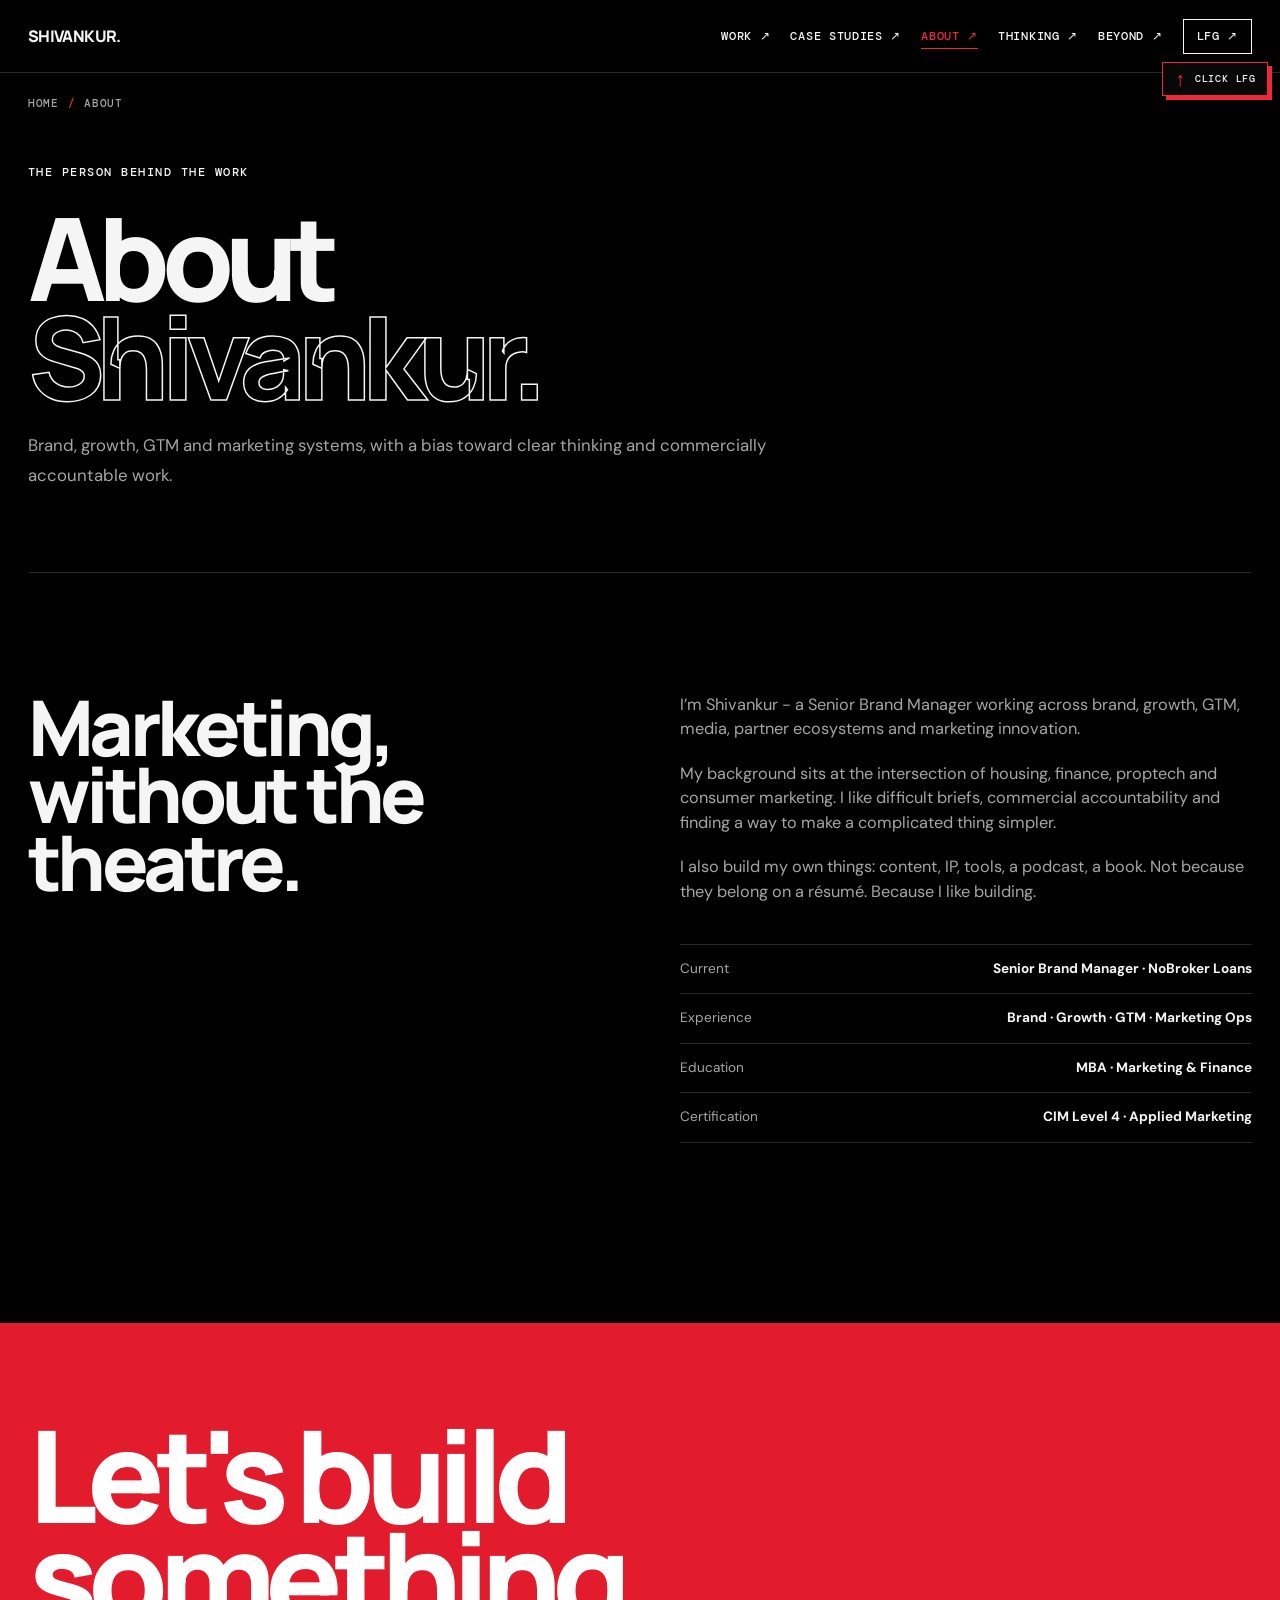
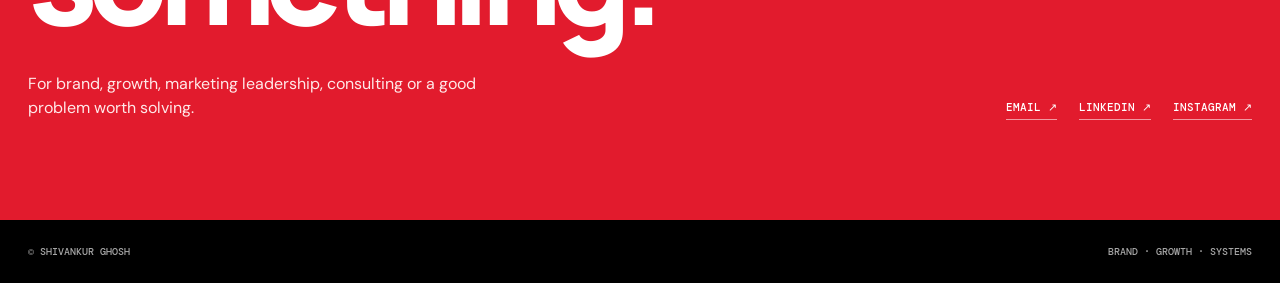
==== commit 45079caa: "Add files via upload" ====
--- a/about/index.html
+++ b/about/index.html
@@ -1,5 +1,5 @@
 <!doctype html><html lang="en"><head><meta charset="utf-8"><meta name="viewport" content="width=device-width, initial-scale=1"><meta name="description" content="The professional context, background and principles behind the work."><meta name="theme-color" content="#f3f1eb"><link rel="icon" type="image/png" href="/assets/favicon.png"><link rel="apple-touch-icon" href="/assets/favicon.png"><link rel="stylesheet" href="/styles.css"><title>About | Shivankur Ghosh</title></head><body><nav aria-label="Main navigation"><div class="wrap nav"><a class="logo" href="/work" aria-label="Shivankur, home">SHIVANKUR<span>.</span></a><button class="menu-toggle" id="menuToggle" type="button" aria-expanded="false" aria-controls="siteLinks"><span id="menuToggleLabel">MENU</span><span aria-hidden="true">☰</span></button><div class="links" id="siteLinks"><a href="/work" data-route="work">Work <span aria-hidden="true">↗</span></a><a href="/case-studies" data-route="case-studies">Case studies <span aria-hidden="true">↗</span></a><a href="/about" data-route="about">About <span aria-hidden="true">↗</span></a><a href="/thinking" data-route="thinking">Thinking <span aria-hidden="true">↗</span></a><a href="/beyond" data-route="beyond">Beyond <span aria-hidden="true">↗</span></a><button class="print" id="lfgButton" type="button">LFG ↗</button></div></div></nav><div class="wrap breadcrumbs"><a href="/work">Home</a><span class="sep">/</span><span aria-current="page">About</span></div><main class="page-main"><section class="wrap page-intro"><div class="kicker">The person behind the work</div><h1>About<br><span class="outline">Shivankur.</span></h1><p>Brand, growth, GTM and marketing systems, with a bias toward clear thinking and commercially accountable work.</p></section>
-<section id="about" class="wrap" data-tour="about">
+<section id="about" class="wrap">
   <div class="about"><div><h2>Marketing,<br>without the<br>theatre.</h2></div><div class="about-copy"><p>I’m Shivankur - a Senior Brand Manager working across brand, growth, GTM, media, partner ecosystems and marketing innovation.</p><p>My background sits at the intersection of housing, finance, proptech and consumer marketing. I like difficult briefs, commercial accountability and finding a way to make a complicated thing simpler.</p><p>I also build my own things: content, IP, tools, a podcast, a book. Not because they belong on a résumé. Because I like building.</p><div class="facts"><div class="fact"><span>Current</span><strong>Senior Brand Manager · NoBroker Loans</strong></div><div class="fact"><span>Experience</span><strong>Brand · Growth · GTM · Marketing Ops</strong></div><div class="fact"><span>Education</span><strong>MBA · Marketing & Finance</strong></div><div class="fact"><span>Certification</span><strong>CIM Level 4 · Applied Marketing</strong></div></div></div></div>
-</section><section id="contact" class="contact" data-tour="contact"><div class="wrap"><h2>Let's build<br>something.</h2><div class="contact-row"><p>For brand, growth, marketing leadership, consulting or a good problem worth solving.</p><div class="contact-links"><a href="mailto:hello@shivankurghosh.com">Email ↗</a><a href="https://www.linkedin.com/in/shivankurghosh/" target="_blank" rel="noopener">LinkedIn ↗</a><a href="https://instagram.com/lifeofshivankur" target="_blank" rel="noopener">Instagram ↗</a></div></div></div></section>
-<footer class="wrap"><span>© Shivankur Ghosh</span><span>Brand · Growth · Systems</span></footer></main><div class="print-chooser" id="printChooser" hidden role="dialog" aria-modal="true" aria-labelledby="printChooserTitle"><div class="print-chooser-card"><button class="chooser-close" id="closePrintChooser" type="button" aria-label="Close">×</button><p class="kicker">LFG / YOUR CALL</p><h2 id="printChooserTitle">Take the CV.</h2><p>Download a ready-to-share PDF or print this page as it appears on screen.</p><a class="chooser-option" href="/Shivankur_Ghosh_CV_Updated.pdf" download><span><strong>Download CV · PDF</strong><small>Best for sharing with recruiters and opening on mobile.</small></span><b>↓</b></a><button class="chooser-option chooser-print" id="printWebsite" type="button"><span><strong>Print this page</strong><small>Open your browser’s print dialog.</small></span><b>↗</b></button></div></div><div class="print-celebration" id="printCelebration" hidden aria-live="polite"><div class="gang-card"><span>JOB DONE.</span><strong>GANG<br>GANG!</strong><i>✳ ✦ ✳</i><button id="dismissCelebration" type="button">BACK TO IT ↗</button></div></div><script>(()=>{const toggle=document.getElementById('menuToggle'),links=document.getElementById('siteLinks'),label=document.getElementById('menuToggleLabel');function closeMenu(){links.classList.remove('menu-open');toggle.setAttribute('aria-expanded','false');label.textContent='MENU'}toggle.addEventListener('click',()=>{const open=toggle.getAttribute('aria-expanded')!=='true';toggle.setAttribute('aria-expanded',String(open));links.classList.toggle('menu-open',open);label.textContent=open?'CLOSE':'MENU'});links.querySelectorAll('a').forEach(a=>a.addEventListener('click',closeMenu));window.addEventListener('resize',()=>{if(innerWidth>850)closeMenu()});document.addEventListener('keydown',e=>{if(e.key==='Escape'){closeMenu();if(!chooser.hidden)closeChooser();if(!celebration.hidden)celebration.hidden=true}});const chooser=document.getElementById('printChooser'),lfg=document.getElementById('lfgButton'),close=document.getElementById('closePrintChooser'),print=document.getElementById('printWebsite'),celebration=document.getElementById('printCelebration'),dismiss=document.getElementById('dismissCelebration');let printing=false;function closeChooser(){chooser.hidden=true;lfg.focus()}function showGang(){celebration.hidden=false}lfg.addEventListener('click',()=>{chooser.hidden=false;close.focus();setTimeout(showGang,180)});close.addEventListener('click',closeChooser);chooser.addEventListener('click',e=>{if(e.target===chooser)closeChooser()});document.querySelectorAll('a[download]').forEach(a=>a.addEventListener('click',()=>setTimeout(showGang,450)));print.addEventListener('click',()=>{printing=true;chooser.hidden=true;window.print()});window.addEventListener('afterprint',()=>{if(printing){printing=false;showGang()}});dismiss.addEventListener('click',()=>celebration.hidden=true);const replay=document.getElementById('replayIntro'),video=document.getElementById('introVideo');if(replay&&video)replay.addEventListener('click',()=>{video.currentTime=0;video.muted=false;video.play().catch(()=>{})});const path=location.pathname.split('/').filter(Boolean)[0]||'work';document.querySelectorAll('[data-route]').forEach(a=>{if(a.dataset.route===path)a.setAttribute('aria-current','page')});})();</script></body></html>
+</section><section id="contact" class="contact"><div class="wrap"><h2>Let's build<br>something.</h2><div class="contact-row"><p>For brand, growth, marketing leadership, consulting or a good problem worth solving.</p><div class="contact-links"><a href="mailto:hello@shivankurghosh.com">Email ↗</a><a href="https://www.linkedin.com/in/shivankurghosh/" target="_blank" rel="noopener">LinkedIn ↗</a><a href="https://instagram.com/lifeofshivankur" target="_blank" rel="noopener">Instagram ↗</a></div></div></div></section>
+<footer class="wrap"><span>© Shivankur Ghosh</span><span>Brand · Growth · Systems</span></footer></main><div class="print-chooser" id="printChooser" hidden role="dialog" aria-modal="true" aria-labelledby="printChooserTitle"><div class="print-chooser-card"><button class="chooser-close" id="closePrintChooser" type="button" aria-label="Close">×</button><p class="kicker">LFG / YOUR CALL</p><h2 id="printChooserTitle">Take the CV.</h2><p>Download a ready-to-share PDF or the editable Word version. Or print this page as it appears on screen.</p><a class="chooser-option" href="/Shivankur_Ghosh_CV_Updated.pdf" download><span><strong>Download CV · PDF</strong><small>Best for sharing with recruiters and opening on mobile.</small></span><b>↓</b></a><a class="chooser-option" href="/Shivankur_Ghosh_CV_Updated.docx" download><span><strong>Download CV · Word</strong><small>Editable document for tailoring applications.</small></span><b>↓</b></a><button class="chooser-option chooser-print" id="printWebsite" type="button"><span><strong>Print this page</strong><small>Open your browser’s print dialog.</small></span><b>↗</b></button></div></div><div class="print-celebration" id="printCelebration" hidden aria-live="polite"><div class="gang-card"><span>JOB DONE.</span><strong>GANG<br>GANG!</strong><i>✳ ✦ ✳</i><button id="dismissCelebration" type="button">BACK TO IT ↗</button></div></div><script>(()=>{const toggle=document.getElementById('menuToggle'),links=document.getElementById('siteLinks'),label=document.getElementById('menuToggleLabel');function closeMenu(){links.classList.remove('menu-open');toggle.setAttribute('aria-expanded','false');label.textContent='MENU'}toggle.addEventListener('click',()=>{const open=toggle.getAttribute('aria-expanded')!=='true';toggle.setAttribute('aria-expanded',String(open));links.classList.toggle('menu-open',open);label.textContent=open?'CLOSE':'MENU'});links.querySelectorAll('a').forEach(a=>a.addEventListener('click',closeMenu));window.addEventListener('resize',()=>{if(innerWidth>850)closeMenu()});document.addEventListener('keydown',e=>{if(e.key==='Escape'){closeMenu();if(!chooser.hidden)closeChooser();if(!celebration.hidden)celebration.hidden=true}});const chooser=document.getElementById('printChooser'),lfg=document.getElementById('lfgButton'),close=document.getElementById('closePrintChooser'),print=document.getElementById('printWebsite'),celebration=document.getElementById('printCelebration'),dismiss=document.getElementById('dismissCelebration');let printing=false;function closeChooser(){chooser.hidden=true;lfg.focus()}function showGang(){celebration.hidden=false}lfg.addEventListener('click',()=>{chooser.hidden=false;close.focus()});close.addEventListener('click',closeChooser);chooser.addEventListener('click',e=>{if(e.target===chooser)closeChooser()});document.querySelectorAll('a[download]').forEach(a=>a.addEventListener('click',()=>setTimeout(showGang,450)));print.addEventListener('click',()=>{printing=true;chooser.hidden=true;window.print()});window.addEventListener('afterprint',()=>{if(printing){printing=false;showGang()}});dismiss.addEventListener('click',()=>celebration.hidden=true);const replay=document.getElementById('replayIntro'),video=document.getElementById('introVideo');if(replay&&video)replay.addEventListener('click',()=>{video.currentTime=0;video.muted=false;video.play().catch(()=>{})});const path=location.pathname.split('/').filter(Boolean)[0]||'work';document.querySelectorAll('[data-route]').forEach(a=>{if(a.dataset.route===path)a.setAttribute('aria-current','page')});})();</script><script src="/lfg-pointer.js" defer></script></body></html>
--- a/styles.css
+++ b/styles.css
@@ -1,101 +1,24 @@
-
 @import url('https://fonts.googleapis.com/css2?family=DM+Mono:wght@400;500&family=DM+Sans:wght@400;500;700&family=Manrope:wght@400;600;700;800&display=swap');
 :root{
   --paper:#f3f1eb; --ink:#111; --muted:#686762; --line:#cfcac0;
   --red:#d71920; --dark:#171717; --max:1320px;
   --sans:'DM Sans',Arial,sans-serif; --display:'Manrope',Arial,sans-serif; --mono:'DM Mono',monospace;
-}
-*{box-sizing:border-box} html{scroll-behavior:smooth} body{margin:0;background:var(--paper);color:var(--ink);font-family:var(--sans);line-height:1.5} a{color:inherit;text-decoration:none} button{font:inherit} ::selection{background:var(--red);color:#fff}
-.wrap{width:min(calc(100% - 56px),var(--max));margin:auto}
-nav{position:fixed;top:0;left:0;right:0;z-index:20;background:rgba(243,241,235,.9);backdrop-filter:blur(14px);border-bottom:1px solid var(--line)}
-.nav{height:72px;display:flex;align-items:center;justify-content:space-between}.logo{font:800 1rem var(--display);letter-spacing:-.04em}.logo b{color:var(--red)}
-.links{display:flex;gap:25px;align-items:center;font:500 .72rem var(--mono);text-transform:uppercase;letter-spacing:.06em}.links a:hover{color:var(--red)}
-.print{border:1px solid var(--ink);background:transparent;padding:9px 13px;cursor:pointer}.print:hover{background:var(--ink);color:#fff}
-.hero{padding:145px 0 105px;min-height:94vh;display:grid;grid-template-columns:1.55fr .45fr;gap:70px;align-items:end;border-bottom:1px solid var(--line)}
-.kicker{font:500 .72rem var(--mono);text-transform:uppercase;letter-spacing:.13em;margin-bottom:28px}.kicker span{color:var(--red)}
-h1{font:800 clamp(4.2rem,10vw,10rem) var(--display);line-height:.82;letter-spacing:-.075em;margin:0;max-width:1050px}h1 .outline{-webkit-text-stroke:1.5px var(--ink);color:transparent}
-.hero-intro{max-width:700px;margin:38px 0 0;font-size:1.16rem;line-height:1.7}.hero-intro strong{font-weight:700}.hero-side{border-top:1px solid var(--ink);padding-top:15px;font-size:.88rem;color:var(--muted)}.hero-side strong{display:block;color:var(--ink);font-size:.98rem;margin-bottom:8px}.arrow{font-size:1.2rem;color:var(--red);display:inline-block;margin-top:30px}
-.hero-media{max-width:290px;margin-left:auto;width:100%}.hero-video-frame{position:relative;background:#111;border:1px solid var(--ink);overflow:hidden}.hero-video{display:block;width:100%;aspect-ratio:9/16;object-fit:cover;background:#111}.video-replay{display:block;width:100%;border:1px solid var(--ink);border-top:0;background:var(--paper);color:var(--ink);padding:11px 14px;text-align:left;font:500 .68rem var(--mono);text-transform:uppercase;letter-spacing:.06em;cursor:pointer;transition:background .2s,color .2s}.video-replay:hover{background:var(--ink);color:var(--paper)}.video-replay:focus-visible{outline:2px solid var(--red);outline-offset:3px}.hero-video-label{display:flex;justify-content:space-between;gap:12px;padding:10px 0;font:500 .65rem var(--mono);text-transform:uppercase;letter-spacing:.06em;color:var(--muted)}.hero-video-label strong{color:var(--red);font-weight:500}.hero-side{margin-top:20px}
+}*{box-sizing:border-box}html{scroll-behavior:smooth}body{margin:0;background:var(--paper);color:var(--ink);font-family:var(--sans);line-height:1.5}a{color:inherit;text-decoration:none}button{font:inherit}::selection{background:var(--red);color:#fff}.wrap{width:min(calc(100% - 56px),var(--max));margin:auto}nav{position:fixed;top:0;left:0;right:0;z-index:20;background:rgba(243,241,235,.9);backdrop-filter:blur(14px);border-bottom:1px solid var(--line)}.nav{height:72px;display:flex;align-items:center;justify-content:space-between}.logo{font:800 1rem var(--display);letter-spacing:-.04em}.logo b{color:var(--red)}.links{display:flex;gap:25px;align-items:center;font:500 .72rem var(--mono);text-transform:uppercase;letter-spacing:.06em}.links a:hover{color:var(--red)}.print{border:1px solid var(--ink);background:transparent;padding:9px 13px;cursor:pointer}.print:hover{background:var(--ink);color:#fff}.hero{padding:145px 0 105px;min-height:94vh;display:grid;grid-template-columns:1.55fr .45fr;gap:70px;align-items:end;border-bottom:1px solid var(--line)}.kicker{font:500 .72rem var(--mono);text-transform:uppercase;letter-spacing:.13em;margin-bottom:28px}.kicker span{color:var(--red)}h1{font:800 clamp(4.2rem,10vw,10rem) var(--display);line-height:.82;letter-spacing:-.075em;margin:0;max-width:1050px}h1 .outline{-webkit-text-stroke:1.5px var(--ink);color:transparent}.hero-intro{max-width:700px;margin:38px 0 0;font-size:1.16rem;line-height:1.7}.hero-intro strong{font-weight:700}.hero-side{border-top:1px solid var(--ink);padding-top:15px;font-size:.88rem;color:var(--muted)}.hero-side strong{display:block;color:var(--ink);font-size:.98rem;margin-bottom:8px}.arrow{font-size:1.2rem;color:var(--red);display:inline-block;margin-top:30px}.hero-media{max-width:290px;margin-left:auto;width:100%}.hero-video-frame{position:relative;background:#111;border:1px solid var(--ink);overflow:hidden}.hero-video{display:block;width:100%;aspect-ratio:9/16;object-fit:cover;background:#111}.video-replay{display:block;width:100%;border:1px solid var(--ink);border-top:0;background:var(--paper);color:var(--ink);padding:11px 14px;text-align:left;font:500 .68rem var(--mono);text-transform:uppercase;letter-spacing:.06em;cursor:pointer;transition:background .2s,color .2s}.video-replay:hover{background:var(--ink);color:var(--paper)}.video-replay:focus-visible{outline:2px solid var(--red);outline-offset:3px}.hero-video-label{display:flex;justify-content:space-between;gap:12px;padding:10px 0;font:500 .65rem var(--mono);text-transform:uppercase;letter-spacing:.06em;color:var(--muted)}.hero-video-label strong{color:var(--red);font-weight:500}.hero-side{margin-top:20px}.statement{padding:30px 0;border-bottom:1px solid var(--line);display:flex;justify-content:space-between;gap:30px;font:500 .73rem var(--mono);text-transform:uppercase;letter-spacing:.07em}.statement b{font-weight:500;color:var(--red)}section{padding:120px 0}.section-top{display:grid;grid-template-columns:180px 1fr;gap:50px;margin-bottom:65px}.num{font:500 .72rem var(--mono);color:var(--red);padding-top:9px}.num:before{content:'0';}.section-title{font:800 clamp(3rem,7vw,7rem) var(--display);line-height:.88;letter-spacing:-.065em;margin:0}.lead{max-width:760px;font-size:1.05rem;color:var(--muted);margin-top:25px;line-height:1.75}.work{border-top:1px solid var(--ink)}.work-item{display:grid;grid-template-columns:120px 1fr 300px;gap:40px;padding:35px 0;border-bottom:1px solid var(--line);align-items:start;transition:.25s}.work-item:hover{padding-left:10px}.work-no{font:500 .72rem var(--mono);color:var(--red)}.work h3{font:700 clamp(1.8rem,3vw,3.2rem) var(--display);letter-spacing:-.045em;margin:0 0 9px}.work p{margin:0;color:var(--muted);max-width:680px}.work-meta{font:500 .68rem var(--mono);text-transform:uppercase;letter-spacing:.06em;color:var(--muted);text-align:right}.work-meta span{display:block;color:var(--ink);margin-bottom:8px}.case{background:var(--dark);color:#f4f2ed;padding:70px}.case-grid{display:grid;grid-template-columns:1fr 1fr;gap:70px}.case .eyebrow{font:500 .7rem var(--mono);color:#e55;text-transform:uppercase;letter-spacing:.12em}.case h3{font:800 clamp(2.7rem,5vw,5.5rem) var(--display);line-height:.88;letter-spacing:-.06em;margin:20px 0}.case p{color:#b5b2aa;max-width:620px}.case-stats{display:grid;grid-template-columns:repeat(2,1fr);border-top:1px solid #444;margin-top:45px}.stat{padding:22px 15px 0 0;border-bottom:1px solid #444;min-height:130px}.stat strong{display:block;font:800 2.5rem var(--display);letter-spacing:-.05em}.stat small{color:#999;font:500 .66rem var(--mono);text-transform:uppercase}.case-list{border-top:1px solid #444}.case-list div{padding:18px 0;border-bottom:1px solid #444;font-size:.9rem}.case-list b{color:#fff}.experiments{display:grid;grid-template-columns:repeat(3,1fr);gap:0;border-top:1px solid var(--ink);border-left:1px solid var(--line)}.experiment{min-height:290px;padding:28px;border-right:1px solid var(--line);border-bottom:1px solid var(--line);display:flex;flex-direction:column;justify-content:space-between}.experiment .tag{font:500 .65rem var(--mono);text-transform:uppercase;color:var(--red)}.experiment h3{font:700 2rem var(--display);letter-spacing:-.04em;margin:20px 0 10px}.experiment p{color:var(--muted);font-size:.92rem;margin:0}.experiment .go{font:500 .7rem var(--mono);text-transform:uppercase;margin-top:25px}.experiment:hover{background:#e9e6de}.principles{display:grid;grid-template-columns:repeat(3,1fr);gap:0;border-top:1px solid var(--ink)}.principle{padding:30px 30px 30px 0;border-bottom:1px solid var(--line)}.principle:not(:last-child){border-right:1px solid var(--line);padding-right:35px;margin-right:35px}.principle h3{font:700 1.5rem var(--display);margin:0 0 12px}.principle p{color:var(--muted);margin:0}.about{display:grid;grid-template-columns:1fr 1fr;gap:80px}.about h2{font:800 clamp(3.2rem,6vw,6rem) var(--display);line-height:.88;letter-spacing:-.06em;margin:0}.about-copy p{font-size:1.02rem;color:var(--muted);margin:0 0 20px}.facts{margin-top:40px;border-top:1px solid var(--line)}.fact{display:flex;justify-content:space-between;gap:20px;padding:14px 0;border-bottom:1px solid var(--line);font-size:.85rem}.fact span:first-child{color:var(--muted)}.contact{background:var(--red);color:#fff;padding:100px 0}.contact h2{font:800 clamp(4rem,10vw,10rem) var(--display);line-height:.8;letter-spacing:-.075em;margin:0 0 45px}.contact-row{display:flex;justify-content:space-between;align-items:end;gap:30px}.contact-row p{max-width:480px;margin:0;color:#ffe9e9}.contact-links{display:flex;gap:22px;font:500 .7rem var(--mono);text-transform:uppercase}.contact-links a{border-bottom:1px solid rgba(255,255,255,.55);padding-bottom:5px}.contact-links a:hover{border-color:#fff}footer{padding:25px 0;display:flex;justify-content:space-between;font:500 .65rem var(--mono);text-transform:uppercase;color:var(--muted)}.case-cta{display:inline-flex;margin-top:28px;padding:12px 15px;border:1px solid #777;color:#fff;font:500 .7rem var(--mono);text-transform:uppercase;letter-spacing:.04em}.case-cta:hover{background:#f4f2ed;color:#111;border-color:#f4f2ed}
 
-.statement{padding:30px 0;border-bottom:1px solid var(--line);display:flex;justify-content:space-between;gap:30px;font:500 .73rem var(--mono);text-transform:uppercase;letter-spacing:.07em}.statement b{font-weight:500;color:var(--red)}
-section{padding:120px 0}.section-top{display:grid;grid-template-columns:180px 1fr;gap:50px;margin-bottom:65px}.num{font:500 .72rem var(--mono);color:var(--red);padding-top:9px}.num:before{content:'0';}.section-title{font:800 clamp(3rem,7vw,7rem) var(--display);line-height:.88;letter-spacing:-.065em;margin:0}.lead{max-width:760px;font-size:1.05rem;color:var(--muted);margin-top:25px;line-height:1.75}
-.work{border-top:1px solid var(--ink)}.work-item{display:grid;grid-template-columns:120px 1fr 300px;gap:40px;padding:35px 0;border-bottom:1px solid var(--line);align-items:start;transition:.25s}.work-item:hover{padding-left:10px}.work-no{font:500 .72rem var(--mono);color:var(--red)}.work h3{font:700 clamp(1.8rem,3vw,3.2rem) var(--display);letter-spacing:-.045em;margin:0 0 9px}.work p{margin:0;color:var(--muted);max-width:680px}.work-meta{font:500 .68rem var(--mono);text-transform:uppercase;letter-spacing:.06em;color:var(--muted);text-align:right}.work-meta span{display:block;color:var(--ink);margin-bottom:8px}
-.case{background:var(--dark);color:#f4f2ed;padding:70px}.case-grid{display:grid;grid-template-columns:1fr 1fr;gap:70px}.case .eyebrow{font:500 .7rem var(--mono);color:#e55;text-transform:uppercase;letter-spacing:.12em}.case h3{font:800 clamp(2.7rem,5vw,5.5rem) var(--display);line-height:.88;letter-spacing:-.06em;margin:20px 0}.case p{color:#b5b2aa;max-width:620px}.case-stats{display:grid;grid-template-columns:repeat(2,1fr);border-top:1px solid #444;margin-top:45px}.stat{padding:22px 15px 0 0;border-bottom:1px solid #444;min-height:130px}.stat strong{display:block;font:800 2.5rem var(--display);letter-spacing:-.05em}.stat small{color:#999;font:500 .66rem var(--mono);text-transform:uppercase}.case-list{border-top:1px solid #444}.case-list div{padding:18px 0;border-bottom:1px solid #444;font-size:.9rem}.case-list b{color:#fff}
-.experiments{display:grid;grid-template-columns:repeat(3,1fr);gap:0;border-top:1px solid var(--ink);border-left:1px solid var(--line)}.experiment{min-height:290px;padding:28px;border-right:1px solid var(--line);border-bottom:1px solid var(--line);display:flex;flex-direction:column;justify-content:space-between}.experiment .tag{font:500 .65rem var(--mono);text-transform:uppercase;color:var(--red)}.experiment h3{font:700 2rem var(--display);letter-spacing:-.04em;margin:20px 0 10px}.experiment p{color:var(--muted);font-size:.92rem;margin:0}.experiment .go{font:500 .7rem var(--mono);text-transform:uppercase;margin-top:25px}.experiment:hover{background:#e9e6de}
-.principles{display:grid;grid-template-columns:repeat(3,1fr);gap:0;border-top:1px solid var(--ink)}.principle{padding:30px 30px 30px 0;border-bottom:1px solid var(--line)}.principle:not(:last-child){border-right:1px solid var(--line);padding-right:35px;margin-right:35px}.principle h3{font:700 1.5rem var(--display);margin:0 0 12px}.principle p{color:var(--muted);margin:0}
-.about{display:grid;grid-template-columns:1fr 1fr;gap:80px}.about h2{font:800 clamp(3.2rem,6vw,6rem) var(--display);line-height:.88;letter-spacing:-.06em;margin:0}.about-copy p{font-size:1.02rem;color:var(--muted);margin:0 0 20px}.facts{margin-top:40px;border-top:1px solid var(--line)}.fact{display:flex;justify-content:space-between;gap:20px;padding:14px 0;border-bottom:1px solid var(--line);font-size:.85rem}.fact span:first-child{color:var(--muted)}
-.contact{background:var(--red);color:#fff;padding:100px 0}.contact h2{font:800 clamp(4rem,10vw,10rem) var(--display);line-height:.8;letter-spacing:-.075em;margin:0 0 45px}.contact-row{display:flex;justify-content:space-between;align-items:end;gap:30px}.contact-row p{max-width:480px;margin:0;color:#ffe9e9}.contact-links{display:flex;gap:22px;font:500 .7rem var(--mono);text-transform:uppercase}.contact-links a{border-bottom:1px solid rgba(255,255,255,.55);padding-bottom:5px}.contact-links a:hover{border-color:#fff}
-footer{padding:25px 0;display:flex;justify-content:space-between;font:500 .65rem var(--mono);text-transform:uppercase;color:var(--muted)}
 
-.tour-trigger{border:1px solid var(--ink);background:var(--ink);color:#fff;padding:9px 13px;cursor:pointer;font:500 .68rem var(--mono);text-transform:uppercase;letter-spacing:.04em;white-space:nowrap}.tour-trigger:hover{background:var(--red);border-color:var(--red)}
-.case-cta{display:inline-flex;margin-top:28px;padding:12px 15px;border:1px solid #777;color:#fff;font:500 .7rem var(--mono);text-transform:uppercase;letter-spacing:.04em}.case-cta:hover{background:#f4f2ed;color:#111;border-color:#f4f2ed}
-.tour-scrim{position:fixed;inset:0;z-index:1000;background:rgba(10,10,10,.72);display:none}.tour-scrim.active{display:block}.tour-focus{position:relative!important;z-index:1002!important;outline:2px solid var(--red)!important;outline-offset:6px!important;box-shadow:0 0 0 9999px rgba(10,10,10,.72)!important;border-radius:2px}.tour-card{position:fixed;z-index:1004;left:50%;bottom:28px;transform:translateX(-50%);width:min(520px,calc(100vw - 32px));padding:24px;background:var(--paper);color:var(--ink);border-top:4px solid var(--red);box-shadow:0 16px 60px rgba(0,0,0,.3)}.tour-card-top{display:flex;justify-content:space-between;align-items:center;gap:16px;font:500 .65rem var(--mono);text-transform:uppercase;color:var(--muted)}.tour-card h3{font:800 1.7rem var(--display);letter-spacing:-.04em;line-height:1.05;margin:14px 0 8px}.tour-card p{font-size:.92rem;color:#555;margin:0;max-width:60ch}.tour-actions{display:flex;align-items:center;justify-content:space-between;gap:10px;margin-top:22px}.tour-actions button{padding:10px 13px;border:1px solid var(--ink);background:transparent;cursor:pointer;font:500 .68rem var(--mono);text-transform:uppercase}.tour-actions .tour-next{background:var(--ink);color:#fff}.tour-actions .tour-next:hover{background:var(--red);border-color:var(--red)}.tour-actions button:disabled{opacity:.35;cursor:default}.tour-progress{height:3px;background:#d7d2c8;margin-top:18px}.tour-progress span{display:block;height:100%;background:var(--red);width:0;transition:width .2s}.tour-close{border:0!important;padding:4px!important;text-decoration:underline;color:var(--muted)}
-@media(max-width:850px){.links .tour-trigger{display:inline-block;padding:8px;font-size:.58rem}.tour-card{bottom:12px;padding:19px}.tour-card h3{font-size:1.45rem}}
-@media print{.tour-trigger,.tour-scrim,.tour-card{display:none!important}}
 
-@media(max-width:850px){.wrap{width:min(calc(100% - 32px),var(--max))}.links a:not(.keep),.links .print{display:none}.hero{grid-template-columns:1fr;gap:55px;padding-top:125px}.hero-side{max-width:350px}.section-top{grid-template-columns:70px 1fr;gap:15px}.work-item{grid-template-columns:55px 1fr;gap:18px}.work-meta{grid-column:2;text-align:left}.case{padding:40px 25px}.case-grid,.about{grid-template-columns:1fr;gap:50px}.experiments,.principles{grid-template-columns:1fr}.principle:not(:last-child){border-right:0;margin-right:0;padding-right:0}.contact-row{align-items:start;flex-direction:column}.contact-links{flex-wrap:wrap}.statement{display:block}.statement b{display:block;margin-bottom:8px}}
-
-/* Mobile navigation: accessible, thumb-friendly dropdown */
-.menu-toggle{display:none;border:1px solid var(--ink);background:transparent;color:var(--ink);padding:9px 12px;font:500 .68rem var(--mono);text-transform:uppercase;letter-spacing:.04em;cursor:pointer;white-space:nowrap}
-.menu-toggle:hover,.menu-toggle[aria-expanded="true"]{background:var(--ink);color:var(--paper)}
-.cv-menu-link{border-bottom:1px solid var(--line);padding-bottom:3px}
-@media(max-width:850px){
-  .nav{height:66px;position:relative}
-  .menu-toggle{display:inline-flex;align-items:center;gap:9px}
-  .links{display:none;position:absolute;top:65px;left:0;right:0;padding:16px;background:var(--paper);border:1px solid var(--line);border-top:0;box-shadow:0 14px 28px rgba(0,0,0,.12);align-items:stretch;gap:0;flex-direction:column;font-size:.75rem;max-height:calc(100vh - 82px);overflow:auto}
-  .links.menu-open{display:flex}
-  .links>a,.links>button{display:flex!important;align-items:center;justify-content:space-between;text-align:left;width:100%;padding:14px 4px;border:0;border-bottom:1px solid var(--line);background:transparent;color:var(--ink);font:500 .72rem var(--mono);text-transform:uppercase;letter-spacing:.06em}
-  .links>a:last-of-type{border-bottom:1px solid var(--line)}
-  .links .tour-trigger{background:var(--ink);color:#fff;border:1px solid var(--ink);padding:13px 12px;margin-top:10px}
-  .links .print{border:1px solid var(--red);background:var(--red);color:#fff;padding:13px 12px;margin-top:10px}
-  .links .cv-menu-link{color:var(--red)}
+@media(max-width:850px){.wrap{width:min(calc(100% - 32px),var(--max))}.links a:not(.keep),.links .print{display:none}.hero{grid-template-columns:1fr;gap:55px;padding-top:125px}.hero-side{max-width:350px}.section-top{grid-template-columns:70px 1fr;gap:15px}.work-item{grid-template-columns:55px 1fr;gap:18px}.work-meta{grid-column:2;text-align:left}.case{padding:40px 25px}.case-grid,.about{grid-template-columns:1fr;gap:50px}.experiments,.principles{grid-template-columns:1fr}.principle:not(:last-child){border-right:0;margin-right:0;padding-right:0}.contact-row{align-items:start;flex-direction:column}.contact-links{flex-wrap:wrap}.statement{display:block}.statement b{display:block;margin-bottom:8px}}/* Mobile navigation: accessible,thumb-friendly dropdown */
+.menu-toggle{display:none;border:1px solid var(--ink);background:transparent;color:var(--ink);padding:9px 12px;font:500 .68rem var(--mono);text-transform:uppercase;letter-spacing:.04em;cursor:pointer;white-space:nowrap}.menu-toggle:hover,.menu-toggle[aria-expanded="true"]{background:var(--ink);color:var(--paper)}.cv-menu-link{border-bottom:1px solid var(--line);padding-bottom:3px}
+@media(max-width:850px){.nav{height:66px;position:relative}.menu-toggle{display:inline-flex;align-items:center;gap:9px}.links{display:none;position:absolute;top:65px;left:0;right:0;padding:16px;background:var(--paper);border:1px solid var(--line);border-top:0;box-shadow:0 14px 28px rgba(0,0,0,.12);align-items:stretch;gap:0;flex-direction:column;font-size:.75rem;max-height:calc(100vh - 82px);overflow:auto}.links.menu-open{display:flex}.links>a,.links>button{display:flex!important;align-items:center;justify-content:space-between;text-align:left;width:100%;padding:14px 4px;border:0;border-bottom:1px solid var(--line);background:transparent;color:var(--ink);font:500 .72rem var(--mono);text-transform:uppercase;letter-spacing:.06em}.links>a:last-of-type{border-bottom:1px solid var(--line)}.links .print{border:1px solid var(--red);background:var(--red);color:#fff;padding:13px 12px;margin-top:10px}.links .cv-menu-link{color:var(--red)}
 }
 
-@media print{nav,.print,.links,.arrow,.tour-trigger,.video-replay{display:none!important}body{background:#fff;color:#000}.hero{padding-top:40px;min-height:auto}.wrap{width:90%}section{padding:45px 0}.case{color:#000;background:#eee}.case p,.work p,.lead,.experiment p,.about-copy p{color:#333}.case-list{border-color:#aaa}.case-list div,.stat{border-color:#aaa}a{text-decoration:none}}
-
-.social-proof-links{display:flex;flex-direction:column;gap:8px;margin-top:8px}
-.social-proof-links .case-cta{display:inline-flex;align-self:flex-start}
-
-
-.print-chooser[hidden],.print-celebration[hidden]{display:none!important}.print-chooser{position:fixed;inset:0;z-index:1100;background:rgba(17,17,17,.78);display:grid;place-items:center;padding:20px}.print-chooser-card{position:relative;width:min(560px,100%);background:var(--paper);border:1px solid var(--ink);padding:clamp(24px,5vw,42px);box-shadow:12px 12px 0 var(--red)}.print-chooser-card .kicker{margin:0 0 15px}.print-chooser-card h2{font:800 clamp(2.2rem,7vw,4rem)/.9 var(--display);letter-spacing:-.06em;margin:0 0 18px}.print-chooser-card>p:not(.kicker){color:var(--muted);margin:0 0 25px}.chooser-close{position:absolute;right:16px;top:12px;border:0;background:transparent;font-size:2rem;cursor:pointer}.chooser-option{display:flex;width:100%;align-items:center;justify-content:space-between;gap:20px;text-align:left;border:1px solid var(--ink);padding:17px 18px;margin-top:10px;background:transparent;color:var(--ink);cursor:pointer}.chooser-option:hover{background:var(--ink);color:var(--paper)}.chooser-option strong,.chooser-option small{display:block}.chooser-option strong{font:700 1.05rem var(--display)}.chooser-option small{font-size:.8rem;opacity:.75;margin-top:5px;line-height:1.4}.chooser-option>b{font:500 1.3rem var(--mono)}.print-celebration{position:fixed;inset:0;z-index:1200;background:#d71920;display:grid;place-items:center;padding:20px;overflow:hidden}.gang-card{text-align:center;color:#fff;transform:rotate(-3deg);border:4px solid #111;padding:clamp(28px,6vw,65px);background:#f3f1eb;box-shadow:15px 15px 0 #111;animation:gang-pop .45s cubic-bezier(.2,1.6,.4,1) both}.gang-card span{font:500 .8rem var(--mono);letter-spacing:.2em;color:#111}.gang-card strong{display:block;font:900 clamp(4rem,15vw,9rem)/.76 var(--display);letter-spacing:-.09em;color:#d71920;text-shadow:3px 3px 0 #111;margin:25px 0}.gang-card i{font-style:normal;color:#111;font-size:2rem;letter-spacing:.5em}.gang-card button{display:block;margin:28px auto 0;background:#111;color:white;border:0;padding:12px 18px;font:500 .72rem var(--mono);cursor:pointer}@keyframes gang-pop{from{transform:scale(.45) rotate(8deg);opacity:0}to{transform:rotate(-3deg);opacity:1}}
-@media print{.print-chooser,.print-celebration{display:none!important}}
-
-
-/* Multi-page portfolio */
-.breadcrumbs{padding-top:96px;padding-bottom:0;font:500 .67rem var(--mono);letter-spacing:.06em;text-transform:uppercase;color:var(--muted)}.breadcrumbs a:hover{color:var(--red)}.breadcrumbs .sep{padding:0 9px;color:var(--red)}.page-intro{padding-top:55px;padding-bottom:65px;border-bottom:1px solid var(--line)}.page-intro h1{font-size:clamp(3.6rem,9vw,8rem);line-height:.86}.page-intro p{max-width:740px;color:var(--muted);font-size:1.05rem;line-height:1.75;margin-top:25px}.nav .links{gap:20px}.nav .links a[aria-current="page"]{color:var(--red)}.nav .links .print{font:500 .72rem var(--mono);text-transform:uppercase;letter-spacing:.06em}.page-main{padding-top:0}.case-page-section{padding:55px 0}.case-page-section + .case-page-section{padding-top:30px}.case-page-section .case{scroll-margin-top:100px}.contact{margin-top:60px}.print-chooser[hidden],.print-celebration[hidden]{display:none!important}
-
-
-/* Creator-led Travel protected-style page viewer */
-.travel-case-study{padding-top:52px;padding-bottom:40px}
-.travel-case-head{display:grid;grid-template-columns:minmax(0,1fr) auto;gap:32px;align-items:end;padding:0 0 32px;border-bottom:1px solid var(--line)}
-.travel-case-head h2{font:800 clamp(2.8rem,6.4vw,6.5rem)/.9 var(--display);letter-spacing:-.065em;margin:0;max-width:1000px}
-.travel-case-head h2 .outline{-webkit-text-stroke:1.2px var(--ink);color:transparent}
-.travel-case-summary{max-width:780px;color:var(--muted);font-size:1.02rem;line-height:1.7;margin:24px 0 10px}
-.travel-disclaimer{font:500 .68rem var(--mono);letter-spacing:.03em;text-transform:uppercase;color:var(--red);margin:0}
-.travel-contact{display:inline-flex;align-items:center;justify-content:space-between;gap:24px;white-space:nowrap;background:var(--red);color:#fff;padding:15px 18px;font:500 .7rem var(--mono);letter-spacing:.04em;text-transform:uppercase;border:1px solid var(--red)}
-.travel-contact:hover{background:var(--ink);border-color:var(--ink)}
-.travel-viewer{margin-top:30px;background:#0c121c;color:#f5f4f0;padding:clamp(12px,2.4vw,28px);border:1px solid #222c39;user-select:none;-webkit-user-select:none}
-.travel-viewer-top,.travel-viewer-controls{display:flex;align-items:center;justify-content:space-between;gap:14px;font:500 .68rem var(--mono);letter-spacing:.06em;text-transform:uppercase}
-.travel-viewer-top{color:#a9b0bd;padding:0 0 15px}
-.travel-page-stage{width:100%;display:grid;place-items:center;background:#080d14;overflow:hidden;min-height:220px}
-.travel-page-stage img{display:block;width:100%;height:auto;max-height:78vh;object-fit:contain;pointer-events:none;-webkit-user-drag:none}
-.travel-viewer-controls{padding-top:15px}
-.travel-viewer-controls button{border:1px solid #657082;background:transparent;color:#fff;padding:12px 15px;font:500 .68rem var(--mono);text-transform:uppercase;cursor:pointer;min-width:125px}
-.travel-viewer-controls button:hover:not(:disabled){background:#fff;color:#111}
-.travel-viewer-controls button:disabled{opacity:.3;cursor:default}
-.travel-page-hint{color:#9aa3b1;text-align:center}
-.travel-viewer-note{font-size:.76rem;color:#9aa3b1;margin:14px 0 0;text-align:center}
-.travel-discuss{display:grid;grid-template-columns:1fr 1fr;gap:35px;padding:50px 0 20px;border-bottom:1px solid var(--line)}
-.travel-discuss h3{font:800 clamp(2.4rem,5vw,5rem)/.9 var(--display);letter-spacing:-.06em;margin:0}
-.travel-discuss p{color:var(--muted);max-width:500px;margin:0 0 22px}
-.travel-contact-dark{background:var(--ink);border-color:var(--ink)}
+@media print{nav,.print,.links,.arrow,.video-replay{display:none!important}body{background:#fff;color:#000}.hero{padding-top:40px;min-height:auto}.wrap{width:90%}section{padding:45px 0}.case{color:#000;background:#eee}.case p,.work p,.lead,.experiment p,.about-copy p{color:#333}.case-list{border-color:#aaa}.case-list div,.stat{border-color:#aaa}a{text-decoration:none}}.social-proof-links{display:flex;flex-direction:column;gap:8px;margin-top:8px}.social-proof-links .case-cta{display:inline-flex;align-self:flex-start}.print-chooser[hidden],.print-celebration[hidden]{display:none!important}.print-chooser{position:fixed;inset:0;z-index:1100;background:rgba(17,17,17,.82);display:grid;place-items:start center;padding:clamp(14px,3vh,30px) 16px 20px;overflow:auto}.print-chooser-card{position:relative;width:min(560px,100%);max-height:calc(100vh - 40px);overflow:auto;background:var(--paper);border:1px solid var(--ink);padding:clamp(24px,5vw,42px);box-shadow:12px 12px 0 var(--red)}.print-chooser-card .kicker{margin:0 0 15px}.print-chooser-card h2{font:800 clamp(2.2rem,7vw,4rem)/.9 var(--display);letter-spacing:-.06em;margin:0 0 18px}.print-chooser-card>p:not(.kicker){color:var(--muted);margin:0 0 25px}.chooser-close{position:absolute;right:16px;top:12px;border:0;background:transparent;font-size:2rem;cursor:pointer}.chooser-option{display:flex;width:100%;align-items:center;justify-content:space-between;gap:20px;text-align:left;border:1px solid var(--ink);padding:17px 18px;margin-top:10px;background:transparent;color:var(--ink);cursor:pointer}.chooser-option:hover{background:var(--ink);color:var(--paper)}.chooser-option strong,.chooser-option small{display:block}.chooser-option strong{font:700 1.05rem var(--display)}.chooser-option small{font-size:.8rem;opacity:.75;margin-top:5px;line-height:1.4}.chooser-option>b{font:500 1.3rem var(--mono)}.print-celebration{position:fixed;inset:0;z-index:1200;background:#d71920;display:grid;place-items:start center;padding:clamp(14px,3vh,30px) 16px 20px;overflow:auto}.gang-card{max-width:min(760px,100%);text-align:center;color:#fff;transform:rotate(-3deg);border:4px solid #111;padding:clamp(28px,6vw,65px);background:#f3f1eb;box-shadow:15px 15px 0 #111;animation:gang-pop .45s cubic-bezier(.2,1.6,.4,1) both}.gang-card span{font:500 .8rem var(--mono);letter-spacing:.2em;color:#111}.gang-card strong{display:block;font:900 clamp(4rem,15vw,9rem)/.76 var(--display);letter-spacing:-.09em;color:#d71920;text-shadow:3px 3px 0 #111;margin:25px 0}.gang-card i{font-style:normal;color:#111;font-size:2rem;letter-spacing:.5em}.gang-card button{display:block;margin:28px auto 0;background:#111;color:white;border:0;padding:12px 18px;font:500 .72rem var(--mono);cursor:pointer}@keyframes gang-pop{from{transform:scale(.45) rotate(8deg);opacity:0}to{transform:rotate(-3deg);opacity:1}}
+@media print{.print-chooser,.print-celebration{display:none!important}}/* Multi-page portfolio */
+.breadcrumbs{padding-top:96px;padding-bottom:0;font:500 .67rem var(--mono);letter-spacing:.06em;text-transform:uppercase;color:var(--muted)}.breadcrumbs a:hover{color:var(--red)}.breadcrumbs .sep{padding:0 9px;color:var(--red)}.page-intro{padding-top:55px;padding-bottom:65px;border-bottom:1px solid var(--line)}.page-intro h1{font-size:clamp(3.6rem,9vw,8rem);line-height:.86}.page-intro p{max-width:740px;color:var(--muted);font-size:1.05rem;line-height:1.75;margin-top:25px}.nav .links{gap:20px}.nav .links a[aria-current="page"]{color:var(--red)}.nav .links .print{font:500 .72rem var(--mono);text-transform:uppercase;letter-spacing:.06em}.page-main{padding-top:0}.case-page-section{padding:55px 0}.case-page-section + .case-page-section{padding-top:30px}.case-page-section .case{scroll-margin-top:100px}.contact{margin-top:60px}.print-chooser[hidden],.print-celebration[hidden]{display:none!important}/* Creator-led Travel protected-style page viewer */
+.travel-case-study{padding-top:52px;padding-bottom:40px}.travel-case-head{display:grid;grid-template-columns:minmax(0,1fr) auto;gap:32px;align-items:end;padding:0 0 32px;border-bottom:1px solid var(--line)}.travel-case-head h2{font:800 clamp(2.8rem,6.4vw,6.5rem)/.9 var(--display);letter-spacing:-.065em;margin:0;max-width:1000px}.travel-case-head h2 .outline{-webkit-text-stroke:1.2px var(--ink);color:transparent}.travel-case-summary{max-width:780px;color:var(--muted);font-size:1.02rem;line-height:1.7;margin:24px 0 10px}.travel-disclaimer{font:500 .68rem var(--mono);letter-spacing:.03em;text-transform:uppercase;color:var(--red);margin:0}.travel-contact{display:inline-flex;align-items:center;justify-content:space-between;gap:24px;white-space:nowrap;background:var(--red);color:#fff;padding:15px 18px;font:500 .7rem var(--mono);letter-spacing:.04em;text-transform:uppercase;border:1px solid var(--red)}.travel-contact:hover{background:var(--ink);border-color:var(--ink)}.travel-viewer{margin-top:30px;background:#0c121c;color:#f5f4f0;padding:clamp(12px,2.4vw,28px);border:1px solid #222c39;user-select:none;-webkit-user-select:none}.travel-viewer-top,.travel-viewer-controls{display:flex;align-items:center;justify-content:space-between;gap:14px;font:500 .68rem var(--mono);letter-spacing:.06em;text-transform:uppercase}.travel-viewer-top{color:#a9b0bd;padding:0 0 15px}.travel-page-stage{width:100%;display:grid;place-items:center;background:#080d14;overflow:hidden;min-height:220px}.travel-page-stage img{display:block;width:100%;height:auto;max-height:78vh;object-fit:contain;pointer-events:none;-webkit-user-drag:none}.travel-viewer-controls{padding-top:15px}.travel-viewer-controls button{border:1px solid #657082;background:transparent;color:#fff;padding:12px 15px;font:500 .68rem var(--mono);text-transform:uppercase;cursor:pointer;min-width:125px}.travel-viewer-controls button:hover:not(:disabled){background:#fff;color:#111}.travel-viewer-controls button:disabled{opacity:.3;cursor:default}.travel-page-hint{color:#9aa3b1;text-align:center}.travel-viewer-note{font-size:.76rem;color:#9aa3b1;margin:14px 0 0;text-align:center}.travel-discuss{display:grid;grid-template-columns:1fr 1fr;gap:35px;padding:50px 0 20px;border-bottom:1px solid var(--line)}.travel-discuss h3{font:800 clamp(2.4rem,5vw,5rem)/.9 var(--display);letter-spacing:-.06em;margin:0}.travel-discuss p{color:var(--muted);max-width:500px;margin:0 0 22px}.travel-contact-dark{background:var(--ink);border-color:var(--ink)}
 @media(max-width:850px){.travel-case-head{grid-template-columns:1fr;gap:22px}.travel-case-head h2{font-size:clamp(2.7rem,12vw,5rem)}.travel-contact{justify-self:start}.travel-viewer{margin-top:22px;padding:10px}.travel-viewer-top{font-size:.58rem}.travel-page-stage{min-height:150px}.travel-page-stage img{max-height:68vh}.travel-viewer-controls button{min-width:0;padding:11px 10px}.travel-page-hint{font-size:.56rem}.travel-discuss{grid-template-columns:1fr;gap:20px;padding-top:35px}}
-@media print{.travel-viewer,.travel-case-head,.travel-discuss{display:none!important}}
-
-/* Partner acquisition case study */
-.partner-case{border-top:1px solid var(--line);padding-top:65px!important;padding-bottom:70px!important}.partner-case .lead{max-width:780px}.partner-metrics{display:grid;grid-template-columns:repeat(3,minmax(0,1fr));gap:16px;margin:34px 0 20px}.partner-metrics>div{border:1px solid var(--line);padding:24px;display:flex;flex-direction:column;gap:10px;min-height:130px}.partner-metrics strong{font-size:clamp(2rem,4vw,3.5rem);letter-spacing:-.06em;line-height:1}.partner-metrics span,.partner-attribution{color:var(--muted);line-height:1.6}.partner-actions{display:flex;flex-wrap:wrap;gap:12px;margin-top:22px}.partner-actions .case-cta{display:inline-flex;align-items:center;gap:10px}.work-item .work-meta span{max-width:260px}@media(max-width:650px){.partner-metrics{grid-template-columns:1fr;gap:10px}.partner-metrics>div{min-height:auto;padding:18px}.partner-actions{flex-direction:column;align-items:flex-start}}
-
-/* BLACK EDITION + MOTION SYSTEM (October 2026) */
+@media print{.travel-viewer,.travel-case-head,.travel-discuss{display:none!important}}/* Partner acquisition case study */
+.partner-case{border-top:1px solid var(--line);padding-top:65px!important;padding-bottom:70px!important}.partner-case .lead{max-width:780px}.partner-metrics{display:grid;grid-template-columns:repeat(3,minmax(0,1fr));gap:16px;margin:34px 0 20px}.partner-metrics>div{border:1px solid var(--line);padding:24px;display:flex;flex-direction:column;gap:10px;min-height:130px}.partner-metrics strong{font-size:clamp(2rem,4vw,3.5rem);letter-spacing:-.06em;line-height:1}.partner-metrics span,.partner-attribution{color:var(--muted);line-height:1.6}.partner-actions{display:flex;flex-wrap:wrap;gap:12px;margin-top:22px}.partner-actions .case-cta{display:inline-flex;align-items:center;gap:10px}.work-item .work-meta span{max-width:260px}@media(max-width:650px){.partner-metrics{grid-template-columns:1fr;gap:10px}.partner-metrics>div{min-height:auto;padding:18px}.partner-actions{flex-direction:column;align-items:flex-start}}/* BLACK EDITION + MOTION SYSTEM (October 2026) */
 :root{
   --paper:#000000;
   --ink:#f5f5f5;
@@ -103,118 +26,40 @@
   --line:#292929;
   --dark:#050505;
   --red:#e21b2d;
-}
-html{background:#000;scroll-padding-top:88px}
-body{background:#000;color:#f5f5f5}
-nav{background:rgba(0,0,0,.88);border-bottom-color:#292929}
-.print,.menu-toggle{border-color:#777;color:#f5f5f5}
-.print:hover,.menu-toggle:hover,.menu-toggle[aria-expanded="true"]{background:#f5f5f5;color:#000}
-.hero,.work{border-color:#292929}
-.hero h1 .outline,.travel-case-head h2 .outline{ -webkit-text-stroke-color:#f5f5f5 }
-.hero-side strong,.work-meta span{color:#f5f5f5}
-.work-item{border-bottom-color:#292929}
-.work-item:hover{background:linear-gradient(90deg,rgba(226,27,45,.08),transparent 75%)}
-.case{background:#090909;color:#f5f5f5;border:1px solid #252525}
-.experiments{border-top-color:#292929;border-left-color:#292929}
-.experiment{border-color:#292929}
-.experiment:hover{background:#101010}
-.principles{border-top-color:#292929}
-.principle,.facts,.fact{border-color:#292929}
-.contact{background:#e21b2d;color:#fff}
-.breadcrumbs{color:#a6a6a6}
-.page-intro,.travel-case-head,.partner-case{border-color:#292929}
-.travel-viewer{background:#080808;border-color:#282828}
-.travel-page-stage{background:#000}
-.travel-contact-dark{background:#f5f5f5;color:#000;border-color:#f5f5f5}
-.travel-contact-dark:hover{background:#e21b2d;color:#fff;border-color:#e21b2d}
-.partner-metrics>div{border-color:#292929;background:#080808}
-.tour-card,.print-chooser-card{background:#080808;color:#f5f5f5;border-color:#333;box-shadow:12px 12px 0 #e21b2d}
-.tour-card p,.print-chooser-card>p:not(.kicker){color:#b5b5b5}
-.tour-actions button,.chooser-option{border-color:#777;color:#f5f5f5}
-.tour-actions .tour-next,.chooser-option:hover{background:#f5f5f5;color:#000}
-.tour-progress{background:#292929}
-.links{color:#f5f5f5}
-@media(max-width:850px){
- .links{background:#050505;border-color:#292929;box-shadow:0 14px 28px rgba(0,0,0,.55)}
- .links>a,.links>button{color:#f5f5f5;border-bottom-color:#292929}
- .links .tour-trigger{background:#f5f5f5;color:#000;border-color:#f5f5f5}
- .links .print{background:#e21b2d;color:#fff;border-color:#e21b2d}
+}html{background:#000;scroll-padding-top:88px}body{background:#000;color:#f5f5f5}nav{background:rgba(0,0,0,.88);border-bottom-color:#292929}.print,.menu-toggle{border-color:#777;color:#f5f5f5}.print:hover,.menu-toggle:hover,.menu-toggle[aria-expanded="true"]{background:#f5f5f5;color:#000}.hero,.work{border-color:#292929}.hero h1 .outline,.travel-case-head h2 .outline{ -webkit-text-stroke-color:#f5f5f5 }.hero-side strong,.work-meta span{color:#f5f5f5}.work-item{border-bottom-color:#292929}.work-item:hover{background:linear-gradient(90deg,rgba(226,27,45,.08),transparent 75%)}.case{background:#090909;color:#f5f5f5;border:1px solid #252525}.experiments{border-top-color:#292929;border-left-color:#292929}.experiment{border-color:#292929}.experiment:hover{background:#101010}.principles{border-top-color:#292929}.principle,.facts,.fact{border-color:#292929}.contact{background:#e21b2d;color:#fff}.breadcrumbs{color:#a6a6a6}.page-intro,.travel-case-head,.partner-case{border-color:#292929}.travel-viewer{background:#080808;border-color:#282828}.travel-page-stage{background:#000}.travel-contact-dark{background:#f5f5f5;color:#000;border-color:#f5f5f5}.travel-contact-dark:hover{background:#e21b2d;color:#fff;border-color:#e21b2d}.partner-metrics>div{border-color:#292929;background:#080808}.print-chooser-card{background:#080808;color:#f5f5f5;border-color:#333;box-shadow:12px 12px 0 #e21b2d}.print-chooser-card>p:not(.kicker){color:#b5b5b5}.chooser-option{border-color:#777;color:#f5f5f5}.chooser-option:hover{background:#f5f5f5;color:#000}.links{color:#f5f5f5}
+@media(max-width:850px){.links{background:#050505;border-color:#292929;box-shadow:0 14px 28px rgba(0,0,0,.55)}.links>a,.links>button{color:#f5f5f5;border-bottom-color:#292929}.links .print{background:#e21b2d;color:#fff;border-color:#e21b2d}
 }
 
 /* Motion: page entry, content reveals, tactile hover and navigation feedback */
 @keyframes page-enter{from{opacity:0;transform:translateY(16px)}to{opacity:1;transform:translateY(0)}}
 @keyframes soft-rise{from{opacity:0;transform:translateY(18px)}to{opacity:1;transform:translateY(0)}}
-@keyframes line-grow{from{transform:scaleX(0);transform-origin:left}to{transform:scaleX(1);transform-origin:left}}
-body{animation:page-enter .55s ease-out both}
-.hero .kicker,.page-intro .kicker{animation:soft-rise .6s .05s both}
-.hero h1,.page-intro h1{animation:soft-rise .72s .12s both}
-.hero-intro,.page-intro>p,.hero-media{animation:soft-rise .72s .22s both}
-.breadcrumbs{animation:soft-rise .4s ease-out both}
-.section-top,.work-item,.experiment,.principle,.fact,.partner-metrics>div,.case-grid>*,.travel-discuss>*{animation:soft-rise .65s ease-out both}
-.work-item:nth-child(2),.experiment:nth-child(2),.principle:nth-child(2),.partner-metrics>div:nth-child(2){animation-delay:.07s}
-.work-item:nth-child(3),.experiment:nth-child(3),.principle:nth-child(3),.partner-metrics>div:nth-child(3){animation-delay:.14s}
-.work-item:nth-child(4),.experiment:nth-child(4){animation-delay:.21s}
-.work-item,.experiment,.principle,.partner-metrics>div,.case-cta,.travel-contact,.print,.tour-trigger,.menu-toggle,.chooser-option,.contact-links a{transition:transform .25s ease,background-color .25s ease,color .25s ease,border-color .25s ease,box-shadow .25s ease}
-.work-item:hover,.experiment:hover,.partner-metrics>div:hover{transform:translateY(-3px)}
-.case-cta:hover,.travel-contact:hover,.print:hover,.tour-trigger:hover,.chooser-option:hover{transform:translateY(-2px)}
-.links a{position:relative}
-.links a:not(.cv-menu-link)::after{content:"";position:absolute;left:0;right:0;bottom:-5px;height:1px;background:var(--red);transform:scaleX(0);transform-origin:left;transition:transform .22s ease}
-.links a:hover::after,.links a[aria-current="page"]::after{transform:scaleX(1)}
-.contact-links a:hover{transform:translateY(-2px);color:#fff}
-.travel-page-stage img{animation:soft-rise .3s ease-out both}
-.travel-viewer-controls button{transition:background-color .2s ease,color .2s ease,transform .2s ease}
-.travel-viewer-controls button:hover:not(:disabled){transform:translateY(-2px)}
-:focus-visible{outline:2px solid var(--red);outline-offset:4px}
-@media(prefers-reduced-motion:reduce){
- *,*::before,*::after{scroll-behavior:auto!important;animation-duration:.01ms!important;animation-iteration-count:1!important;transition-duration:.01ms!important}
+@keyframes line-grow{from{transform:scaleX(0);transform-origin:left}to{transform:scaleX(1);transform-origin:left}}body{animation:page-enter .55s ease-out both}.hero .kicker,.page-intro .kicker{animation:soft-rise .6s .05s both}.hero h1,.page-intro h1{animation:soft-rise .72s .12s both}.hero-intro,.page-intro>p,.hero-media{animation:soft-rise .72s .22s both}.breadcrumbs{animation:soft-rise .4s ease-out both}.section-top,.work-item,.experiment,.principle,.fact,.partner-metrics>div,.case-grid>*,.travel-discuss>*{animation:soft-rise .65s ease-out both}.work-item:nth-child(2),.experiment:nth-child(2),.principle:nth-child(2),.partner-metrics>div:nth-child(2){animation-delay:.07s}.work-item:nth-child(3),.experiment:nth-child(3),.principle:nth-child(3),.partner-metrics>div:nth-child(3){animation-delay:.14s}.work-item:nth-child(4),.experiment:nth-child(4){animation-delay:.21s}.work-item,.experiment,.principle,.partner-metrics>div,.case-cta,.travel-contact,.print,.menu-toggle,.chooser-option,.contact-links a{transition:transform .25s ease,background-color .25s ease,color .25s ease,border-color .25s ease,box-shadow .25s ease}.work-item:hover,.experiment:hover,.partner-metrics>div:hover{transform:translateY(-3px)}.case-cta:hover,.travel-contact:hover,.print:hover,.chooser-option:hover{transform:translateY(-2px)}.links a{position:relative}.links a:not(.cv-menu-link)::after{content:"";position:absolute;left:0;right:0;bottom:-5px;height:1px;background:var(--red);transform:scaleX(0);transform-origin:left;transition:transform .22s ease}.links a:hover::after,.links a[aria-current="page"]::after{transform:scaleX(1)}.contact-links a:hover{transform:translateY(-2px);color:#fff}.travel-page-stage img{animation:soft-rise .3s ease-out both}.travel-viewer-controls button{transition:background-color .2s ease,color .2s ease,transform .2s ease}.travel-viewer-controls button:hover:not(:disabled){transform:translateY(-2px)}:focus-visible{outline:2px solid var(--red);outline-offset:4px}
+@media(prefers-reduced-motion:reduce){*,*::before,*::after{scroll-behavior:auto!important;animation-duration:.01ms!important;animation-iteration-count:1!important;transition-duration:.01ms!important}
 }
-@media print{body{animation:none!important}}
-
-/* Embedded PDF viewer: black portfolio theme, no fullscreen/download UI authored by the site */
-.travel-pdf-viewer{background:#080808;border-color:#282828}
-.travel-pdf-stage{width:100%;height:min(78vh,1050px);min-height:520px;overflow:hidden;background:#000;border:1px solid #242424}
-.travel-pdf-stage iframe{display:block;width:100%;height:100%;border:0;background:#000}
+@media print{body{animation:none!important}}/* Embedded PDF viewer: black portfolio theme,no fullscreen/download UI authored by the site */
+.travel-pdf-viewer{background:#080808;border-color:#282828}.travel-pdf-stage{width:100%;height:min(78vh,1050px);min-height:520px;overflow:hidden;background:#000;border:1px solid #242424}.travel-pdf-stage iframe{display:block;width:100%;height:100%;border:0;background:#000}
 @media(max-width:850px){.travel-pdf-stage{height:72vh;min-height:420px}}
 @media(max-width:480px){.travel-pdf-stage{height:68vh;min-height:360px}}
-@media print{.travel-pdf-viewer{display:none!important}}
+@media print{.travel-pdf-viewer{display:none!important}}/* Case-study playlist + drag-to-viewer experience */
+.case-player-layout{display:grid;grid-template-columns:minmax(230px,300px) minmax(0,1fr);gap:18px;align-items:start;margin-top:30px}.case-playlist{background:#080808;border:1px solid var(--line);padding:18px;min-width:0}.case-playlist-head{display:flex;justify-content:space-between;align-items:center;gap:10px}.playlist-count{font:500 .58rem var(--mono);color:var(--muted);letter-spacing:.05em}.playlist-help{font-size:.78rem;color:var(--muted);line-height:1.5;margin:12px 0 18px}.case-playlist-item{width:100%;display:grid;grid-template-columns:72px minmax(0,1fr) 18px;gap:12px;align-items:center;text-align:left;padding:10px;border:1px solid #292929;background:#0b0b0b;color:var(--ink);cursor:grab;transition:border-color .2s ease,background .2s ease,transform .2s ease;}.case-playlist-item:hover,.case-playlist-item.is-active{border-color:var(--red);background:#141010}.case-playlist-item:active{cursor:grabbing}.case-playlist-item.is-dragging{opacity:.55;transform:scale(.98)}.playlist-thumb{height:76px;background:#101b2b;border-left:3px solid #52d6b8;display:flex;flex-direction:column;justify-content:space-between;padding:8px;color:#f5f5f5;font:500 .55rem var(--mono)}.playlist-thumb b{font-size:.64rem;line-height:1.3}.playlist-item-copy{display:flex;flex-direction:column;gap:6px;min-width:0}.playlist-item-copy strong{font-size:.85rem;line-height:1.2}.playlist-item-copy small,.playlist-status{font-size:.64rem;color:var(--muted);line-height:1.4}.playlist-status{color:#52d6b8;font-family:var(--mono);letter-spacing:.04em}.playlist-play{font-size:.75rem;color:var(--red)}.playlist-coming{display:flex;gap:10px;align-items:center;padding:16px 4px 2px;color:var(--muted)}.playlist-coming>span{font-size:1.2rem}.playlist-coming div{display:flex;flex-direction:column;gap:4px}.playlist-coming strong{font-size:.75rem;color:#ddd}.playlist-coming small{font-size:.65rem;line-height:1.4}.case-player-drop{min-width:0;position:relative;outline:none;border:1px dashed transparent;transition:border-color .2s ease,background .2s ease}.case-player-drop:focus-visible{border-color:var(--red)}.case-player-drop.is-dragover{border-color:var(--red);background:#13090a}.case-player-drop.is-playing .travel-viewer{border-color:var(--red)}.travel-pdf-stage{width:100%;height:min(78vh,850px);min-height:420px;background:#080808;overflow:hidden}.travel-pdf-stage iframe{display:block;width:100%;height:100%;border:0;background:#080808}.drop-hint{font:500 .62rem var(--mono);letter-spacing:.05em;text-transform:uppercase;color:var(--muted);text-align:center;margin:10px 0 0}.drop-hint span{color:var(--red);font-size:1rem;padding-right:7px}.case-recommendation{margin:28px 0 0;padding:20px 22px;border-left:2px solid var(--red);background:#080808;color:var(--muted);line-height:1.65}.case-recommendation strong{color:var(--ink)}
+@media(max-width:850px){.case-player-layout{grid-template-columns:1fr;gap:14px}.case-playlist{padding:14px}.travel-pdf-stage{height:68vh;min-height:340px}.case-playlist-item{grid-template-columns:64px minmax(0,1fr) 18px}.playlist-thumb{height:68px}}
+@media(prefers-reduced-motion:reduce){.case-playlist-item,.case-player-drop{transition:none!important}}/* Multi-case PDF library */
+.case-library{padding-top:40px}.case-library .case-player-layout{margin-top:0}.case-playlist{display:flex;flex-direction:column;gap:10px}.case-playlist .playlist-help{margin:0 0 6px}.case-playlist-item{min-height:98px}.playlist-footnote{font-size:.68rem;line-height:1.55;color:var(--muted);margin:6px 0 0}.travel-thumb{border-left-color:#52d6b8}.tgls-thumb{border-left-color:#e21b2d;background:#171010}.mall-thumb{border-left-color:#d8b25c;background:#19160e}.case-detail{display:grid;grid-template-columns:minmax(0,1fr) minmax(220px,340px);gap:28px;align-items:center;padding:30px 0;border-bottom:1px solid var(--line)}.case-detail h2{font:800 clamp(1.8rem,4vw,3.4rem)/.98 var(--display);letter-spacing:-.045em;margin:10px 0 14px}.case-detail p{color:var(--muted);line-height:1.7;max-width:800px;margin:0}.case-detail-actions{display:flex;flex-wrap:wrap;gap:9px;justify-content:flex-end}.case-detail-actions .case-cta{display:inline-flex;align-items:center;justify-content:center;text-align:center}.case-recommendation{margin-top:24px}.case-library .travel-discuss{margin-top:20px}@media(max-width:850px){.case-detail{grid-template-columns:1fr;gap:18px}.case-detail-actions{justify-content:flex-start}.case-playlist-item{min-height:84px}}/* Case study library: black base,responsive tile grid and recommendation engine */
+:root{--paper:#000;--ink:#f5f5f5;--muted:#a6a6a6;--line:#292929;--red:#ed2939;--dark:#090909}body{background:#000;color:#f5f5f5}nav{background:rgba(0,0,0,.88);border-bottom-color:#292929}.hero,.statement,.work,.section-top,.principles,.facts{border-color:#292929}.breadcrumbs{color:#a6a6a6}.links a[aria-current="page"]{color:#ed2939}.print{border-color:#f5f5f5;color:#f5f5f5}.print:hover{background:#f5f5f5;color:#000}.page-intro.case-grid-intro{padding-top:110px;padding-bottom:42px}.case-grid-intro h1{margin-bottom:25px}.case-grid-intro>p{color:#aaa;max-width:690px;font-size:1.05rem}.case-grid-controls{margin-top:38px;max-width:800px}.case-search-label{display:block;font:500 .68rem var(--mono);text-transform:uppercase;letter-spacing:.1em;color:#ed2939;margin-bottom:10px}.case-grid-controls input{width:100%;background:#0a0a0a;border:1px solid #333;color:#f5f5f5;padding:14px 16px;border-radius:4px;font:inherit;outline:none}.case-grid-controls input:focus{border-color:#ed2939;box-shadow:0 0 0 2px #ed293933}.case-filter-row{display:flex;flex-wrap:wrap;gap:8px;margin-top:14px}.case-filter{border:1px solid #333;background:#090909;color:#aaa;border-radius:999px;padding:8px 12px;font:500 .64rem var(--mono);text-transform:uppercase;cursor:pointer;transition:.2s}.case-filter:hover,.case-filter.is-active{border-color:#ed2939;background:#1b080a;color:#fff}.case-results-count{font:500 .65rem var(--mono);color:#888;text-transform:uppercase;margin-top:12px}.case-grid-section{padding-top:20px;padding-bottom:55px}.case-grid-tiles{display:grid;grid-template-columns:repeat(4,minmax(0,1fr));gap:18px;align-items:stretch}.case-grid-tile{display:flex;flex-direction:column;text-align:left;min-width:0;padding:14px;background:#080808;border:1px solid #292929;color:#f5f5f5;cursor:pointer;transition:transform .22s,border-color .22s,background .22s;animation:tile-in .45s both}.case-grid-tile:hover{transform:translateY(-4px);border-color:#ed2939;background:#0d0d0d}.case-grid-tile:focus-visible{outline:2px solid #ed2939;outline-offset:3px}.case-grid-tile.is-selected{border-color:#ed2939;box-shadow:inset 0 0 0 1px #ed2939}.tile-topline{display:flex;justify-content:space-between;gap:8px;color:#888;font:500 .59rem var(--mono);letter-spacing:.06em;margin-bottom:12px}.tile-art{height:155px;display:flex;flex-direction:column;justify-content:space-between;position:relative;overflow:hidden;padding:16px;background:radial-gradient(ellipse at 80% 10%,#381015 0,transparent 50%),linear-gradient(135deg,#171717,#050505);border:1px solid #252525}.tile-art:after{content:'';position:absolute;width:150px;height:150px;border:1px solid #ed293955;border-radius:50%;right:-38px;bottom:-60px;box-shadow:0 0 0 16px #ed293910,0 0 0 34px #ed293908}.tile-art-2,.tile-art-5{background:radial-gradient(ellipse at 10% 100%,#2a1a08 0,transparent 55%),#080808}.tile-art-3,.tile-art-0{background:radial-gradient(ellipse at 80% 0,#1c1c1c 0,transparent 50%),#080808}.tile-art-mark{color:#ed2939;font:500 .7rem var(--mono)}.tile-art-title{font:800 clamp(1.05rem,2vw,1.55rem) var(--display);letter-spacing:-.05em;line-height:.98;max-width:85%;position:relative;z-index:1}.tile-art-category{font:500 .56rem var(--mono);text-transform:uppercase;color:#aaa;position:relative;z-index:1}.tile-copy{display:flex;flex-direction:column;gap:7px;padding:16px 2px 12px;flex:1}.tile-copy strong{font:700 1.2rem var(--display);letter-spacing:-.035em}.tile-copy small{font:500 .62rem var(--mono);text-transform:uppercase;color:#ed2939}.tile-copy>span{font-size:.82rem;color:#aaa;line-height:1.6}.tile-open{border-top:1px solid #292929;padding-top:12px;margin-top:8px;color:#f5f5f5;font:500 .62rem var(--mono);letter-spacing:.06em}.is-selected .tile-open{color:#ff6672}.case-recommendation-grid{padding:20px 0 0;color:#999;font-size:.9rem}.case-recommendation-grid strong{color:#f5f5f5}.case-viewer-section{padding-top:55px;padding-bottom:100px;border-top:1px solid #292929;scroll-margin-top:90px}.case-viewer-heading{display:grid;grid-template-columns:minmax(0,1fr) auto;gap:28px;align-items:end;margin-bottom:24px}.case-viewer-heading h2{font:800 clamp(2.6rem,6vw,5rem) var(--display);line-height:.9;letter-spacing:-.065em;margin:10px 0 16px}.case-viewer-heading p{color:#aaa;max-width:760px;line-height:1.7;margin:0}.case-viewer-heading .kicker{color:#ed2939}.viewer-note{font-size:.78rem;margin-top:8px!important;color:#777!important}.viewer-actions{display:flex;flex-wrap:wrap;gap:8px;justify-content:flex-end}.case-cta{display:inline-flex;align-items:center;justify-content:center;margin-top:0;padding:11px 13px;border:1px solid #444;color:#f5f5f5;background:#080808;font:500 .63rem var(--mono);text-transform:uppercase;letter-spacing:.035em}.case-cta:hover{background:#ed2939;color:#fff;border-color:#ed2939}.case-pdf-frame-wrap{position:relative;border:1px solid #333;background:#080808;min-height:400px}.case-pdf-frame-wrap.is-dragover{outline:2px solid #ed2939;outline-offset:3px}.case-pdf-frame-top{display:flex;justify-content:space-between;gap:12px;padding:12px 15px;border-bottom:1px solid #292929;color:#aaa;font:500 .63rem var(--mono);text-transform:uppercase}.case-pdf-frame-wrap iframe{display:block;width:100%;height:min(82vh,980px);min-height:600px;border:0;background:#111}.case-drop-hint{position:absolute;right:14px;bottom:14px;background:#000c;border:1px solid #444;color:#aaa;padding:8px 10px;font:500 .58rem var(--mono);pointer-events:none}.recommendation-engine{padding-top:54px}.recommendation-heading{display:flex;justify-content:space-between;gap:24px;align-items:end;margin-bottom:18px}.recommendation-heading h3{font:800 clamp(1.8rem,4vw,3rem) var(--display);letter-spacing:-.05em;margin:8px 0 0}.recommendation-heading p{color:#888;max-width:340px;font-size:.82rem}.recommendation-tiles{display:grid;grid-template-columns:repeat(3,minmax(0,1fr));gap:14px}.case-grid-tile.is-recommended .tile-art{height:110px}.case-grid-tile.is-recommended .tile-copy>span{display:none}.case-contact-strip{display:flex;justify-content:space-between;align-items:center;gap:20px;margin-top:55px;padding:28px;border:1px solid #333;background:#080808}.case-contact-strip h3{font:800 clamp(1.6rem,3vw,2.8rem) var(--display);letter-spacing:-.05em;margin:8px 0 0}.case-contact-button{background:#ed2939;color:#fff;padding:13px 16px;font:500 .65rem var(--mono);text-transform:uppercase;white-space:nowrap}.case-contact-button:hover{background:#fff;color:#000}.case-grid-tiles:empty:after{content:'No case studies match this search. Try another keyword or clear the filters.';color:#aaa;padding:30px;border:1px solid #292929;grid-column:1/-1}.case-grid-tile.is-dragging{opacity:.45}@keyframes tile-in{from{opacity:0;transform:translateY(10px)}to{opacity:1;transform:translateY(0)}}@media(max-width:1100px){.case-grid-tiles{grid-template-columns:repeat(3,minmax(0,1fr))}}@media(max-width:900px){.case-grid-tiles{grid-template-columns:repeat(2,minmax(0,1fr))}.case-viewer-heading{grid-template-columns:1fr}.viewer-actions{justify-content:flex-start}.case-pdf-frame-wrap iframe{height:70vh;min-height:500px}}@media(max-width:600px){.page-intro.case-grid-intro{padding-top:90px}.case-grid-tiles,.recommendation-tiles{grid-template-columns:repeat(2,minmax(0,1fr))}.tile-art{height:135px}.case-viewer-heading h2{font-size:2.7rem}.case-pdf-frame-wrap iframe{height:68vh;min-height:420px}.case-drop-hint{position:static;border-width:1px 0 0;text-align:center}.recommendation-heading,.case-contact-strip{align-items:flex-start;flex-direction:column}.case-contact-strip{padding:20px}.case-contact-button{white-space:normal}.case-filter-row{gap:6px}.case-filter{font-size:.57rem;padding:7px 9px}}@media(prefers-reduced-motion:reduce){.case-grid-tile,.case-filter{animation:none;transition:none;scroll-behavior:auto}}/* Uniform case study grid: equal-height cards with consistent internal alignment */
+.case-grid-tiles{grid-auto-rows:1fr;align-items:stretch}.case-grid-tile{height:100%;min-height:100%;box-sizing:border-box}.case-grid-tile .tile-copy{min-height:150px}.case-grid-tile .tile-copy>span{flex:1}
+@media(max-width:600px){.case-grid-tile .tile-copy{min-height:0}}
+.hero-ctas{display:flex;align-items:center;flex-wrap:wrap;gap:12px;margin-top:28px}.hero-case-cta,.hero-secondary-cta{display:inline-flex;align-items:center;gap:18px;padding:14px 17px;font:500 .68rem var(--mono);letter-spacing:.045em;text-transform:uppercase;transition:transform .25s,background .25s,color .25s,border-color .25s}.hero-case-cta{background:#ed2939;border:1px solid #ed2939;color:#fff}.hero-case-cta:hover{background:#fff;border-color:#fff;color:#000;transform:translateY(-3px)}.hero-secondary-cta{border:1px solid #444;color:#ddd}.hero-secondary-cta:hover{border-color:#ed2939;color:#fff;transform:translateY(-3px)}
 
-/* Case-study playlist + drag-to-viewer experience */
-.case-player-layout{display:grid;grid-template-columns:minmax(230px,300px) minmax(0,1fr);gap:18px;align-items:start;margin-top:30px}
-.case-playlist{background:#080808;border:1px solid var(--line);padding:18px;min-width:0}
-.case-playlist-head{display:flex;justify-content:space-between;align-items:center;gap:10px}.playlist-count{font:500 .58rem var(--mono);color:var(--muted);letter-spacing:.05em}.playlist-help{font-size:.78rem;color:var(--muted);line-height:1.5;margin:12px 0 18px}
-.case-playlist-item{width:100%;display:grid;grid-template-columns:72px minmax(0,1fr) 18px;gap:12px;align-items:center;text-align:left;padding:10px;border:1px solid #292929;background:#0b0b0b;color:var(--ink);cursor:grab;transition:border-color .2s ease,background .2s ease,transform .2s ease;}
-.case-playlist-item:hover,.case-playlist-item.is-active{border-color:var(--red);background:#141010}.case-playlist-item:active{cursor:grabbing}.case-playlist-item.is-dragging{opacity:.55;transform:scale(.98)}.playlist-thumb{height:76px;background:#101b2b;border-left:3px solid #52d6b8;display:flex;flex-direction:column;justify-content:space-between;padding:8px;color:#f5f5f5;font:500 .55rem var(--mono)}.playlist-thumb b{font-size:.64rem;line-height:1.3}.playlist-item-copy{display:flex;flex-direction:column;gap:6px;min-width:0}.playlist-item-copy strong{font-size:.85rem;line-height:1.2}.playlist-item-copy small,.playlist-status{font-size:.64rem;color:var(--muted);line-height:1.4}.playlist-status{color:#52d6b8;font-family:var(--mono);letter-spacing:.04em}.playlist-play{font-size:.75rem;color:var(--red)}.playlist-coming{display:flex;gap:10px;align-items:center;padding:16px 4px 2px;color:var(--muted)}.playlist-coming>span{font-size:1.2rem}.playlist-coming div{display:flex;flex-direction:column;gap:4px}.playlist-coming strong{font-size:.75rem;color:#ddd}.playlist-coming small{font-size:.65rem;line-height:1.4}.case-player-drop{min-width:0;position:relative;outline:none;border:1px dashed transparent;transition:border-color .2s ease,background .2s ease}.case-player-drop:focus-visible{border-color:var(--red)}.case-player-drop.is-dragover{border-color:var(--red);background:#13090a}.case-player-drop.is-playing .travel-viewer{border-color:var(--red)}.travel-pdf-stage{width:100%;height:min(78vh,850px);min-height:420px;background:#080808;overflow:hidden}.travel-pdf-stage iframe{display:block;width:100%;height:100%;border:0;background:#080808}.drop-hint{font:500 .62rem var(--mono);letter-spacing:.05em;text-transform:uppercase;color:var(--muted);text-align:center;margin:10px 0 0}.drop-hint span{color:var(--red);font-size:1rem;padding-right:7px}.case-recommendation{margin:28px 0 0;padding:20px 22px;border-left:2px solid var(--red);background:#080808;color:var(--muted);line-height:1.65}.case-recommendation strong{color:var(--ink)}
-@media(max-width:850px){.case-player-layout{grid-template-columns:1fr;gap:14px}.case-playlist{padding:14px}.travel-pdf-stage{height:68vh;min-height:340px}.case-playlist-item{grid-template-columns:64px minmax(0,1fr) 18px}.playlist-thumb{height:68px}}
-@media(prefers-reduced-motion:reduce){.case-playlist-item,.case-player-drop{transition:none!important}}
-
-/* Multi-case PDF library */
-.case-library{padding-top:40px}.case-library .case-player-layout{margin-top:0}.case-playlist{display:flex;flex-direction:column;gap:10px}.case-playlist .playlist-help{margin:0 0 6px}.case-playlist-item{min-height:98px}.playlist-footnote{font-size:.68rem;line-height:1.55;color:var(--muted);margin:6px 0 0}.travel-thumb{border-left-color:#52d6b8}.tgls-thumb{border-left-color:#e21b2d;background:#171010}.mall-thumb{border-left-color:#d8b25c;background:#19160e}.case-detail{display:grid;grid-template-columns:minmax(0,1fr) minmax(220px,340px);gap:28px;align-items:center;padding:30px 0;border-bottom:1px solid var(--line)}.case-detail h2{font:800 clamp(1.8rem,4vw,3.4rem)/.98 var(--display);letter-spacing:-.045em;margin:10px 0 14px}.case-detail p{color:var(--muted);line-height:1.7;max-width:800px;margin:0}.case-detail-actions{display:flex;flex-wrap:wrap;gap:9px;justify-content:flex-end}.case-detail-actions .case-cta{display:inline-flex;align-items:center;justify-content:center;text-align:center}.case-recommendation{margin-top:24px}.case-library .travel-discuss{margin-top:20px}@media(max-width:850px){.case-detail{grid-template-columns:1fr;gap:18px}.case-detail-actions{justify-content:flex-start}.case-playlist-item{min-height:84px}}
-
-
-/* Case study library: black base, responsive tile grid and recommendation engine */
-:root{--paper:#000;--ink:#f5f5f5;--muted:#a6a6a6;--line:#292929;--red:#ed2939;--dark:#090909}
-body{background:#000;color:#f5f5f5}nav{background:rgba(0,0,0,.88);border-bottom-color:#292929}.hero,.statement,.work,.section-top,.principles,.facts{border-color:#292929}.breadcrumbs{color:#a6a6a6}.links a[aria-current="page"]{color:#ed2939}.print{border-color:#f5f5f5;color:#f5f5f5}.print:hover{background:#f5f5f5;color:#000}.page-intro.case-grid-intro{padding-top:110px;padding-bottom:42px}.case-grid-intro h1{margin-bottom:25px}.case-grid-intro>p{color:#aaa;max-width:690px;font-size:1.05rem}.case-grid-controls{margin-top:38px;max-width:800px}.case-search-label{display:block;font:500 .68rem var(--mono);text-transform:uppercase;letter-spacing:.1em;color:#ed2939;margin-bottom:10px}.case-grid-controls input{width:100%;background:#0a0a0a;border:1px solid #333;color:#f5f5f5;padding:14px 16px;border-radius:4px;font:inherit;outline:none}.case-grid-controls input:focus{border-color:#ed2939;box-shadow:0 0 0 2px #ed293933}.case-filter-row{display:flex;flex-wrap:wrap;gap:8px;margin-top:14px}.case-filter{border:1px solid #333;background:#090909;color:#aaa;border-radius:999px;padding:8px 12px;font:500 .64rem var(--mono);text-transform:uppercase;cursor:pointer;transition:.2s}.case-filter:hover,.case-filter.is-active{border-color:#ed2939;background:#1b080a;color:#fff}.case-results-count{font:500 .65rem var(--mono);color:#888;text-transform:uppercase;margin-top:12px}.case-grid-section{padding-top:20px;padding-bottom:55px}.case-grid-tiles{display:grid;grid-template-columns:repeat(4,minmax(0,1fr));gap:18px;align-items:stretch}.case-grid-tile{display:flex;flex-direction:column;text-align:left;min-width:0;padding:14px;background:#080808;border:1px solid #292929;color:#f5f5f5;cursor:pointer;transition:transform .22s,border-color .22s,background .22s;animation:tile-in .45s both}.case-grid-tile:hover{transform:translateY(-4px);border-color:#ed2939;background:#0d0d0d}.case-grid-tile:focus-visible{outline:2px solid #ed2939;outline-offset:3px}.case-grid-tile.is-selected{border-color:#ed2939;box-shadow:inset 0 0 0 1px #ed2939}.tile-topline{display:flex;justify-content:space-between;gap:8px;color:#888;font:500 .59rem var(--mono);letter-spacing:.06em;margin-bottom:12px}.tile-art{height:155px;display:flex;flex-direction:column;justify-content:space-between;position:relative;overflow:hidden;padding:16px;background:radial-gradient(ellipse at 80% 10%,#381015 0,transparent 50%),linear-gradient(135deg,#171717,#050505);border:1px solid #252525}.tile-art:after{content:'';position:absolute;width:150px;height:150px;border:1px solid #ed293955;border-radius:50%;right:-38px;bottom:-60px;box-shadow:0 0 0 16px #ed293910,0 0 0 34px #ed293908}.tile-art-2,.tile-art-5{background:radial-gradient(ellipse at 10% 100%,#2a1a08 0,transparent 55%),#080808}.tile-art-3,.tile-art-0{background:radial-gradient(ellipse at 80% 0,#1c1c1c 0,transparent 50%),#080808}.tile-art-mark{color:#ed2939;font:500 .7rem var(--mono)}.tile-art-title{font:800 clamp(1.05rem,2vw,1.55rem) var(--display);letter-spacing:-.05em;line-height:.98;max-width:85%;position:relative;z-index:1}.tile-art-category{font:500 .56rem var(--mono);text-transform:uppercase;color:#aaa;position:relative;z-index:1}.tile-copy{display:flex;flex-direction:column;gap:7px;padding:16px 2px 12px;flex:1}.tile-copy strong{font:700 1.2rem var(--display);letter-spacing:-.035em}.tile-copy small{font:500 .62rem var(--mono);text-transform:uppercase;color:#ed2939}.tile-copy>span{font-size:.82rem;color:#aaa;line-height:1.6}.tile-open{border-top:1px solid #292929;padding-top:12px;margin-top:8px;color:#f5f5f5;font:500 .62rem var(--mono);letter-spacing:.06em}.is-selected .tile-open{color:#ff6672}.case-recommendation-grid{padding:20px 0 0;color:#999;font-size:.9rem}.case-recommendation-grid strong{color:#f5f5f5}.case-viewer-section{padding-top:55px;padding-bottom:100px;border-top:1px solid #292929;scroll-margin-top:90px}.case-viewer-heading{display:grid;grid-template-columns:minmax(0,1fr) auto;gap:28px;align-items:end;margin-bottom:24px}.case-viewer-heading h2{font:800 clamp(2.6rem,6vw,5rem) var(--display);line-height:.9;letter-spacing:-.065em;margin:10px 0 16px}.case-viewer-heading p{color:#aaa;max-width:760px;line-height:1.7;margin:0}.case-viewer-heading .kicker{color:#ed2939}.viewer-note{font-size:.78rem;margin-top:8px!important;color:#777!important}.viewer-actions{display:flex;flex-wrap:wrap;gap:8px;justify-content:flex-end}.case-cta{display:inline-flex;align-items:center;justify-content:center;margin-top:0;padding:11px 13px;border:1px solid #444;color:#f5f5f5;background:#080808;font:500 .63rem var(--mono);text-transform:uppercase;letter-spacing:.035em}.case-cta:hover{background:#ed2939;color:#fff;border-color:#ed2939}.case-pdf-frame-wrap{position:relative;border:1px solid #333;background:#080808;min-height:400px;scroll-margin-top:82px}.case-pdf-frame-wrap.is-dragover{outline:2px solid #ed2939;outline-offset:3px}.case-pdf-frame-top{display:flex;justify-content:space-between;gap:12px;padding:12px 15px;border-bottom:1px solid #292929;color:#aaa;font:500 .63rem var(--mono);text-transform:uppercase}.case-pdf-frame-wrap iframe{display:block;width:100%;height:min(82vh,980px);min-height:600px;border:0;background:#111}.case-drop-hint{position:absolute;right:14px;bottom:14px;background:#000c;border:1px solid #444;color:#aaa;padding:8px 10px;font:500 .58rem var(--mono);pointer-events:none}.recommendation-engine{padding-top:54px}.recommendation-heading{display:flex;justify-content:space-between;gap:24px;align-items:end;margin-bottom:18px}.recommendation-heading h3{font:800 clamp(1.8rem,4vw,3rem) var(--display);letter-spacing:-.05em;margin:8px 0 0}.recommendation-heading p{color:#888;max-width:340px;font-size:.82rem}.recommendation-tiles{display:grid;grid-template-columns:repeat(3,minmax(0,1fr));gap:14px}.case-grid-tile.is-recommended .tile-art{height:110px}.case-grid-tile.is-recommended .tile-copy>span{display:none}.case-contact-strip{display:flex;justify-content:space-between;align-items:center;gap:20px;margin-top:55px;padding:28px;border:1px solid #333;background:#080808}.case-contact-strip h3{font:800 clamp(1.6rem,3vw,2.8rem) var(--display);letter-spacing:-.05em;margin:8px 0 0}.case-contact-button{background:#ed2939;color:#fff;padding:13px 16px;font:500 .65rem var(--mono);text-transform:uppercase;white-space:nowrap}.case-contact-button:hover{background:#fff;color:#000}.case-grid-tiles:empty:after{content:'No case studies match this search. Try another keyword or clear the filters.';color:#aaa;padding:30px;border:1px solid #292929;grid-column:1/-1}.case-grid-tile.is-dragging{opacity:.45}@keyframes tile-in{from{opacity:0;transform:translateY(10px)}to{opacity:1;transform:translateY(0)}}@media(max-width:1100px){.case-grid-tiles{grid-template-columns:repeat(3,minmax(0,1fr))}}@media(max-width:900px){.case-grid-tiles{grid-template-columns:repeat(2,minmax(0,1fr))}.case-viewer-heading{grid-template-columns:1fr}.viewer-actions{justify-content:flex-start}.case-pdf-frame-wrap iframe{height:70vh;min-height:500px}}@media(max-width:600px){.page-intro.case-grid-intro{padding-top:90px}.case-grid-tiles,.recommendation-tiles{grid-template-columns:repeat(2,minmax(0,1fr))}.tile-art{height:135px}.case-viewer-heading h2{font-size:2.7rem}.case-pdf-frame-wrap iframe{height:68vh;min-height:420px}.case-drop-hint{position:static;border-width:1px 0 0;text-align:center}.recommendation-heading,.case-contact-strip{align-items:flex-start;flex-direction:column}.case-contact-strip{padding:20px}.case-contact-button{white-space:normal}.case-filter-row{gap:6px}.case-filter{font-size:.57rem;padding:7px 9px}}@media(prefers-reduced-motion:reduce){.case-grid-tile,.case-filter{animation:none;transition:none;scroll-behavior:auto}}
-
-/* Uniform case study grid: equal-height cards with consistent internal alignment */
-.case-grid-tiles{grid-auto-rows:1fr;align-items:stretch}
-.case-grid-tile{height:100%;min-height:100%;box-sizing:border-box}
-.case-grid-tile .tile-copy{min-height:150px}
-.case-grid-tile .tile-copy>span{flex:1}
-@media(max-width:600px){.case-grid-tile .tile-copy{min-height:0}}
-
-/* Guided tours: animated spotlight, kinetic card and clear skip controls */
-.hero-ctas{display:flex;align-items:center;flex-wrap:wrap;gap:12px;margin-top:28px}.hero-case-cta,.hero-secondary-cta{display:inline-flex;align-items:center;gap:18px;padding:14px 17px;font:500 .68rem var(--mono);letter-spacing:.045em;text-transform:uppercase;transition:transform .25s,background .25s,color .25s,border-color .25s}.hero-case-cta{background:#ed2939;border:1px solid #ed2939;color:#fff}.hero-case-cta:hover{background:#fff;border-color:#fff;color:#000;transform:translateY(-3px)}.hero-secondary-cta{border:1px solid #444;color:#ddd}.hero-secondary-cta:hover{border-color:#ed2939;color:#fff;transform:translateY(-3px)}
-.site-tour[hidden]{display:none!important}.site-tour{position:fixed;inset:0;z-index:10000;pointer-events:none}.tour-scrim{position:absolute;inset:0;background:rgba(0,0,0,.76);backdrop-filter:blur(2px);animation:tour-scrim-in .35s ease both}.tour-spotlight{position:fixed;left:0;top:0;width:0;height:0;opacity:0;border:1px solid #ff4c5b;background:rgba(237,41,57,.055);box-shadow:0 0 0 9999px rgba(0,0,0,.68),0 0 0 5px rgba(237,41,57,.15),0 0 34px rgba(237,41,57,.42);z-index:2;pointer-events:none;transition:top .45s cubic-bezier(.2,.8,.2,1),left .45s cubic-bezier(.2,.8,.2,1),width .45s cubic-bezier(.2,.8,.2,1),height .45s cubic-bezier(.2,.8,.2,1),opacity .2s;animation:spotlight-pulse 2.2s ease-in-out infinite}.tour-card{position:fixed;z-index:3;pointer-events:auto;width:min(350px,calc(100vw - 36px));padding:23px 23px 20px;border:1px solid #464646;background:linear-gradient(145deg,#151515,#050505 72%);color:#f5f5f5;box-shadow:0 28px 90px #000b;overflow:hidden;animation:tour-card-in .48s cubic-bezier(.16,1,.3,1) both}.tour-card:before{content:'';position:absolute;top:0;left:0;width:100%;height:2px;background:linear-gradient(90deg,transparent,#ed2939,#ff8790,transparent);transform-origin:left;animation:tour-line-in .7s ease both}.tour-card-top,.tour-actions{display:flex;align-items:center;justify-content:space-between;gap:12px}.tour-eyebrow,.tour-hint{font:500 .59rem var(--mono);letter-spacing:.1em;color:#ed2939}.tour-close{border:0;background:transparent;color:#888;font:500 .57rem var(--mono);letter-spacing:.06em;cursor:pointer;padding:5px}.tour-close span{font-size:1rem;margin-left:5px}.tour-orbit{position:absolute;right:-24px;top:36px;width:100px;height:100px;border:1px solid #ed293933;border-radius:50%;animation:tour-spin 18s linear infinite}.tour-orbit:before,.tour-orbit:after{content:'';position:absolute;inset:12px;border:1px solid #ed293922;border-radius:50%}.tour-orbit:after{inset:26px;border-style:dashed}.tour-orbit i{position:absolute;left:50%;top:-4px;width:7px;height:7px;background:#ed2939;border-radius:50%;box-shadow:0 0 14px #ed2939}.tour-orbit i:nth-child(2){left:10%;top:70%;width:4px;height:4px}.tour-orbit i:nth-child(3){left:76%;top:78%;width:5px;height:5px}.tour-card h2{position:relative;margin:28px 0 10px;font:800 clamp(1.75rem,5vw,2.2rem)/.95 var(--display);letter-spacing:-.06em;max-width:270px;animation:tour-text-in .4s .06s both}.tour-card p{position:relative;min-height:60px;margin:0 0 22px;color:#bcbcbc;font-size:.88rem;line-height:1.65;animation:tour-text-in .4s .12s both}.tour-progress{display:flex;gap:5px;margin-bottom:19px}.tour-progress i{display:block;height:3px;flex:1;background:#333;transition:background .3s,transform .3s}.tour-progress i.is-current{background:#ed2939;transform:scaleY(1.8)}.tour-progress i.is-done{background:#8d2931}.tour-next{display:inline-flex;align-items:center;gap:18px;padding:12px 14px;background:#ed2939;border:1px solid #ed2939;color:#fff;font:500 .65rem var(--mono);letter-spacing:.06em;cursor:pointer;transition:transform .2s,background .2s}.tour-next:hover{background:#fff;border-color:#fff;color:#000;transform:translateY(-2px)}.tour-next span{font-size:.9rem}.tour-active nav,.tour-active .hero-ctas,.tour-active .case-grid-tiles,.tour-active .case-viewer-section{position:relative;z-index:1}.tour-active .nav{z-index:1}.tour-active .tour-card{isolation:isolate}
-@keyframes tour-scrim-in{from{opacity:0}to{opacity:1}}@keyframes tour-card-in{from{opacity:0;transform:translateY(14px) scale(.97)}to{opacity:1}}@keyframes tour-text-in{from{opacity:0;transform:translateY(7px)}to{opacity:1;transform:translateY(0)}}@keyframes tour-line-in{from{transform:scaleX(0)}to{transform:scaleX(1)}}@keyframes tour-spin{to{transform:rotate(360deg)}}@keyframes spotlight-pulse{0%,100%{box-shadow:0 0 0 9999px rgba(0,0,0,.68),0 0 0 4px rgba(237,41,57,.12),0 0 22px rgba(237,41,57,.25)}50%{box-shadow:0 0 0 9999px rgba(0,0,0,.68),0 0 0 7px rgba(237,41,57,.18),0 0 38px rgba(237,41,57,.5)}}
-@media(max-width:600px){.tour-card{width:calc(100vw - 28px);left:14px!important;top:auto!important;bottom:14px;padding:20px 19px 17px}.tour-card h2{margin-top:22px}.tour-card p{min-height:0;margin-bottom:18px}.tour-orbit{width:76px;height:76px;right:-18px;top:40px}.hero-ctas{align-items:stretch}.hero-case-cta,.hero-secondary-cta{justify-content:space-between;flex:1 1 100%}}
-@media(prefers-reduced-motion:reduce){.tour-scrim,.tour-card,.tour-card:before,.tour-card h2,.tour-card p,.tour-orbit,.tour-spotlight{animation:none!important;transition:none!important}.hero-case-cta,.hero-secondary-cta{transition:none}}
-
-/* Ambient motion across the portfolio */
-.motion-ready .motion-reveal{opacity:0;transform:translateY(22px);transition:opacity .7s cubic-bezier(.2,.8,.2,1) var(--reveal-delay,0ms),transform .7s cubic-bezier(.2,.8,.2,1) var(--reveal-delay,0ms)}.motion-ready .motion-reveal.is-in-view{opacity:1;transform:translateY(0)}.hero h1{animation:hero-title-arrive .85s cubic-bezier(.16,1,.3,1) both}.hero .hero-intro{animation:tour-text-in .7s .12s both}.hero-media{animation:hero-media-arrive .9s .12s cubic-bezier(.16,1,.3,1) both}.links a:not([aria-current="page"]):hover{transform:translateY(-2px)}.links a{transition:color .22s,transform .22s}.work-item{transition:padding .25s,border-color .25s,background .25s}.work-item:hover{padding-left:12px;padding-right:12px;background:linear-gradient(90deg,#ed29390a,transparent)}.hero-video-frame{transition:transform .4s cubic-bezier(.2,.8,.2,1),border-color .3s}.hero-video-frame:hover{transform:translateY(-4px);border-color:#ed2939}
+@media(max-width:600px){.hero-ctas{align-items:stretch}.hero-case-cta,.hero-secondary-cta{justify-content:space-between;flex:1 1 100%}}
+@media(prefers-reduced-motion:reduce){.hero-case-cta,.hero-secondary-cta{transition:none}}/* Ambient motion across the portfolio */
+.motion-ready .motion-reveal{opacity:0;transform:translateY(22px);transition:opacity .7s cubic-bezier(.2,.8,.2,1) var(--reveal-delay,0ms),transform .7s cubic-bezier(.2,.8,.2,1) var(--reveal-delay,0ms)}.motion-ready .motion-reveal.is-in-view{opacity:1;transform:translateY(0)}.hero h1{animation:hero-title-arrive .85s cubic-bezier(.16,1,.3,1) both}.hero .hero-intro{animation:hero-title-arrive .7s .12s both}.hero-media{animation:hero-media-arrive .9s .12s cubic-bezier(.16,1,.3,1) both}.links a:not([aria-current="page"]):hover{transform:translateY(-2px)}.links a{transition:color .22s,transform .22s}.work-item{transition:padding .25s,border-color .25s,background .25s}.work-item:hover{padding-left:12px;padding-right:12px;background:linear-gradient(90deg,#ed29390a,transparent)}.hero-video-frame{transition:transform .4s cubic-bezier(.2,.8,.2,1),border-color .3s}.hero-video-frame:hover{transform:translateY(-4px);border-color:#ed2939}
 @keyframes hero-title-arrive{from{opacity:0;transform:translateY(18px);clip-path:inset(0 0 100% 0)}to{opacity:1;transform:translateY(0);clip-path:inset(0 0 0 0)}}@keyframes hero-media-arrive{from{opacity:0;transform:translateY(18px) scale(.985)}to{opacity:1;transform:translateY(0) scale(1)}}
-@media(prefers-reduced-motion:reduce){.motion-ready .motion-reveal,.hero h1,.hero .hero-intro,.hero-media{opacity:1!important;transform:none!important;animation:none!important;transition:none!important}.links a,.work-item,.hero-video-frame{transition:none!important}}
-
-/* Keep tutorial and LFG overlays anchored to the website shell, not the current scroll position. */
-.site-tour .tour-card{left:50%!important;top:94px!important;bottom:auto!important;transform:translateX(-50%)!important;width:min(430px,calc(100vw - 32px));}
-.print-chooser{place-items:start center;padding-top:94px;}
-@media(max-width:600px){.site-tour .tour-card{left:14px!important;top:82px!important;bottom:auto!important;width:calc(100vw - 28px);transform:none!important;padding:20px 19px 17px}.print-chooser{padding:82px 14px 20px;}}
+@media(prefers-reduced-motion:reduce){.motion-ready .motion-reveal,.hero h1,.hero .hero-intro,.hero-media{opacity:1!important;transform:none!important;animation:none!important;transition:none!important}.links a,.work-item,.hero-video-frame{transition:none!important}}/* Case-study passcode and lead capture download experience */
+.case-download-section{padding-top:40px;padding-bottom:80px;scroll-margin-top:90px}.case-download-selected{display:grid;grid-template-columns:auto minmax(0,1fr) auto;align-items:center;gap:20px;padding:26px;border:1px solid #333;background:linear-gradient(120deg,#0b0b0b,#111);margin-top:24px}.download-lock-mark{display:grid;place-items:center;width:58px;height:58px;border:1px solid #ed2939;color:#ed2939;font-size:2rem}.case-download-selected h3{font:800 clamp(1.5rem,4vw,2.6rem)/1 var(--display);letter-spacing:-.04em;margin:8px 0}.case-download-selected p{color:#aaa;line-height:1.5;margin:0}.download-masterpiece{display:inline-flex;align-items:center;justify-content:center;gap:14px;background:#ed2939;color:#fff;border:1px solid #ed2939;padding:14px 16px;font:500 .65rem var(--mono);letter-spacing:.04em;cursor:pointer}.download-masterpiece:hover{background:#fff;color:#000;border-color:#fff}.download-masterpiece:disabled{opacity:.35;cursor:not-allowed}.tile-select{display:flex;flex:1;flex-direction:column;text-align:left;min-width:0;width:100%;height:100%;padding:0;background:transparent;color:inherit;border:0;cursor:pointer}.case-grid-tile{position:relative;padding:14px 14px 50px}.tile-download{position:absolute;right:14px;bottom:12px;display:flex;align-items:center;gap:8px;border:1px solid #ed2939;background:#0b0b0b;color:#fff;padding:7px 10px;cursor:pointer;z-index:2;max-width:calc(100% - 28px)}.tile-download-icon{font-size:1.35rem;line-height:1;color:#ed2939;transform:scale(1.05);transition:transform .2s}.tile-download-label{font:500 .55rem var(--mono);text-transform:uppercase;letter-spacing:.04em;white-space:nowrap}.tile-download:hover{background:#ed2939}.tile-download:hover .tile-download-icon{color:#fff;transform:scale(1.25)}.lead-gate[hidden]{display:none!important}.lead-gate{position:fixed;inset:0;z-index:15000;display:grid;place-items:start center;overflow:auto;padding:clamp(12px,2.5vh,26px) 18px 24px;background:#000d;backdrop-filter:blur(8px)}.lead-gate-card{position:relative;width:min(520px,100%);padding:clamp(24px,5vw,40px);background:#080808;border:1px solid #393939;box-shadow:10px 10px 0 #ed2939;color:#f5f5f5;animation:gang-pop .35s cubic-bezier(.2,1.4,.4,1) both}.lead-gate-card h2{font:800 clamp(2.2rem,7vw,3.6rem)/.9 var(--display);letter-spacing:-.06em;margin:16px 0}.lead-gate-copy,.privacy-note{color:#aaa;font-size:.86rem;line-height:1.6}.lead-gate-card form label{display:block;margin:16px 0 7px;color:#ed2939;font:500 .65rem var(--mono);letter-spacing:.08em}.lead-gate-card input,.lead-gate-card select{display:block;width:100%;padding:13px;background:#101010;border:1px solid #383838;color:#fff;font:inherit;border-radius:0}.lead-gate-card input:focus,.lead-gate-card select:focus{outline:1px solid #ed2939;border-color:#ed2939}.lead-gate-card form .download-masterpiece{margin-top:18px;width:100%}.form-error{color:#ff7b85;font-size:.8rem;min-height:1em}.privacy-note{margin:18px 0 0;font-size:.72rem}.lead-gate-card .chooser-close{color:#fff}@media(max-width:700px){.lead-gate{padding-top:12px}.case-download-selected{grid-template-columns:auto minmax(0,1fr);padding:18px}.case-download-selected .download-masterpiece{grid-column:1/-1;width:100%}.tile-download-label{font-size:.48rem}.case-grid-tile{padding:10px 10px 48px}.tile-download{right:10px;bottom:10px}.lead-gate{padding-top:4vh}}/* Animated LFG pointer - compact,red-accented,and anchored to the real navigation target. */
+.lfg-nudge{position:fixed;z-index:14000;display:flex;align-items:center;gap:8px;padding:8px 11px;background:#080808;color:#f5f5f5;border:1px solid #ed2939;box-shadow:4px 4px 0 #ed2939;font:500 .62rem var(--mono);letter-spacing:.08em;text-transform:uppercase;white-space:nowrap;pointer-events:none;opacity:0;transform:translateY(-5px);transition:opacity .18s ease,transform .18s ease}.lfg-nudge.is-visible{opacity:1;transform:translateY(0)}.lfg-nudge .lfg-nudge-arrow{display:inline-block;color:#ed2939;font-size:1.25rem;line-height:.8;animation:lfg-arrow-bob .8s ease-in-out infinite alternate}
+@keyframes lfg-arrow-bob{from{transform:translateY(3px)}to{transform:translateY(-3px)}}
+@media(prefers-reduced-motion:reduce){.lfg-nudge .lfg-nudge-arrow{animation:none}.lfg-nudge{transition:none}}/* Full-screen PDF overlay. Content is anchored at the top,never vertically centered. */
+.pdf-viewer-overlay[hidden]{display:none!important}.pdf-viewer-overlay{position:fixed;inset:0;z-index:16000;background:rgba(0,0,0,.94);backdrop-filter:blur(12px);padding:clamp(10px,2vh,22px);overflow:auto;display:flex;align-items:flex-start;justify-content:center;color:#f5f5f5}.pdf-viewer-panel{width:min(1500px,100%);min-height:calc(100vh - 2*clamp(10px,2vh,22px));display:flex;flex-direction:column;background:#050505;border:1px solid #292929;box-shadow:8px 8px 0 #ed2939}.pdf-viewer-toolbar{display:flex;align-items:center;gap:12px;flex-wrap:wrap;padding:12px 14px;border-bottom:1px solid #292929;background:#080808}.pdf-viewer-label{display:flex;flex-direction:column;gap:4px;min-width:min(240px,100%);flex:1}.pdf-viewer-label strong{font:800 clamp(1.15rem,2vw,1.8rem)/1 var(--display);letter-spacing:-.04em}.pdf-viewer-label small,.pdf-viewer-help{font:500 .6rem var(--mono);letter-spacing:.07em;text-transform:uppercase;color:#999}.pdf-viewer-actions{display:flex;gap:7px;flex-wrap:wrap;align-items:center}.pdf-viewer-action{border:1px solid #444;background:#0a0a0a;color:#f5f5f5;padding:10px 12px;font:500 .62rem var(--mono);letter-spacing:.04em;text-transform:uppercase;cursor:pointer}.pdf-viewer-action:hover,.pdf-viewer-action:focus-visible{background:#ed2939;border-color:#ed2939;color:#fff}.pdf-viewer-stage{height:calc(100vh - 150px);min-height:420px;background:#101010;flex:1;overflow:hidden}.pdf-viewer-stage iframe{display:block;width:100%;height:100%;border:0;background:#101010}.pdf-viewer-bottom{display:flex;justify-content:space-between;align-items:center;gap:10px;flex-wrap:wrap;padding:9px 14px;border-top:1px solid #292929}.pdf-viewer-panel:fullscreen{width:100vw;height:100vh;min-height:0;border:0;box-shadow:none;padding:0}.pdf-viewer-panel:fullscreen .pdf-viewer-stage{height:auto;min-height:0;flex:1}.pdf-viewer-panel.is-css-fullscreen{position:fixed;inset:0;z-index:1;width:100vw;height:100vh;min-height:0;border:0;box-shadow:none}.pdf-viewer-panel.is-css-fullscreen .pdf-viewer-stage{height:auto;min-height:0;flex:1}.tile-preview{position:absolute;left:14px;bottom:12px;display:flex;align-items:center;gap:7px;border:1px solid #444;background:#0b0b0b;color:#fff;padding:7px 10px;cursor:pointer;z-index:2;font:500 .55rem var(--mono);letter-spacing:.04em;text-transform:uppercase;white-space:nowrap}.tile-preview:hover{border-color:#ed2939;background:#ed2939}
+@media(max-width:700px){.pdf-viewer-overlay{padding:8px}.pdf-viewer-toolbar{align-items:flex-start;padding:10px}.pdf-viewer-actions{width:100%}.pdf-viewer-action{flex:1;padding:9px 7px;font-size:.55rem}.pdf-viewer-stage{height:calc(100vh - 205px);min-height:300px}.pdf-viewer-label strong{font-size:1.15rem}.tile-preview{left:10px;bottom:10px;padding:7px 8px}.tile-download-label{font-size:.46rem}}
+@media print{.lfg-nudge,.pdf-viewer-overlay{display:none!important}}/* Keep the two case-study actions clear and untangled on narrow cards. */
+.case-grid-tile{padding-bottom:14px}.tile-preview{position:static;align-self:flex-start;margin-top:10px}.tile-download{position:static;align-self:flex-end;margin-top:8px;max-width:100%}
